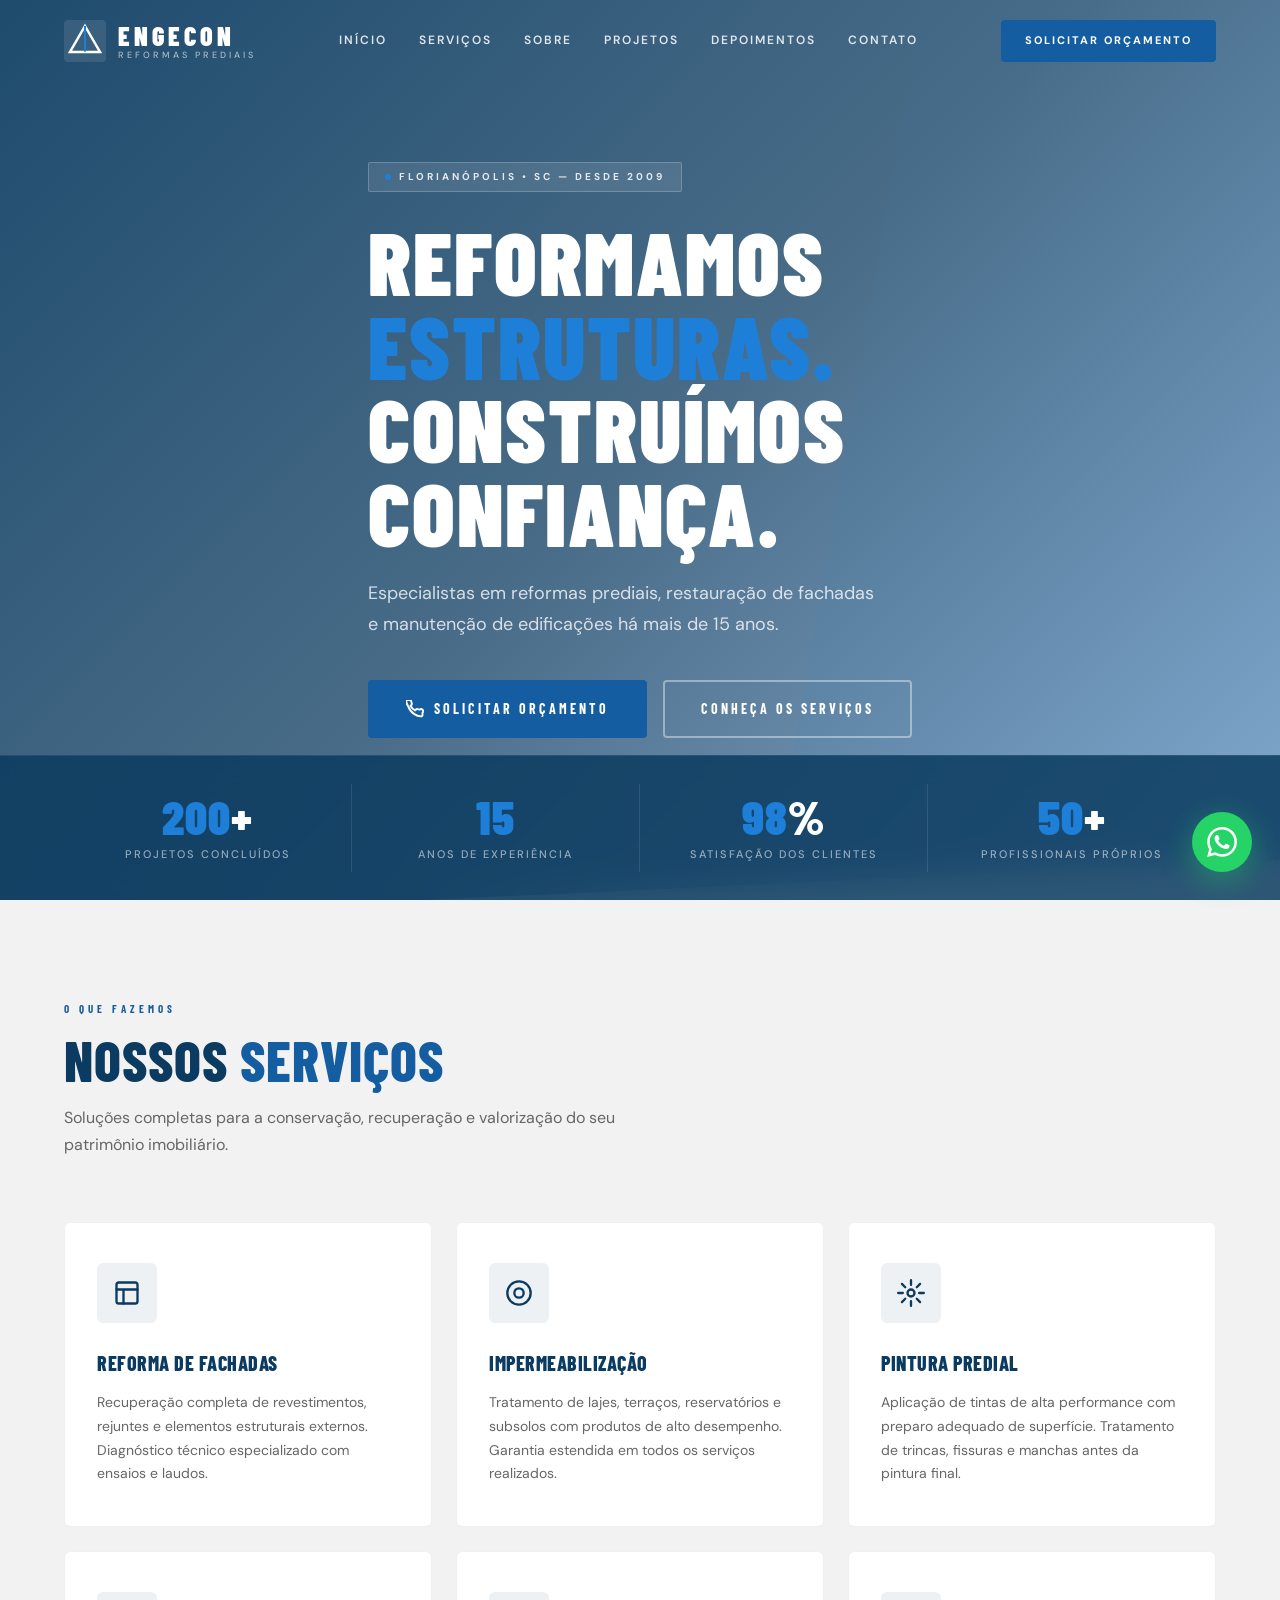
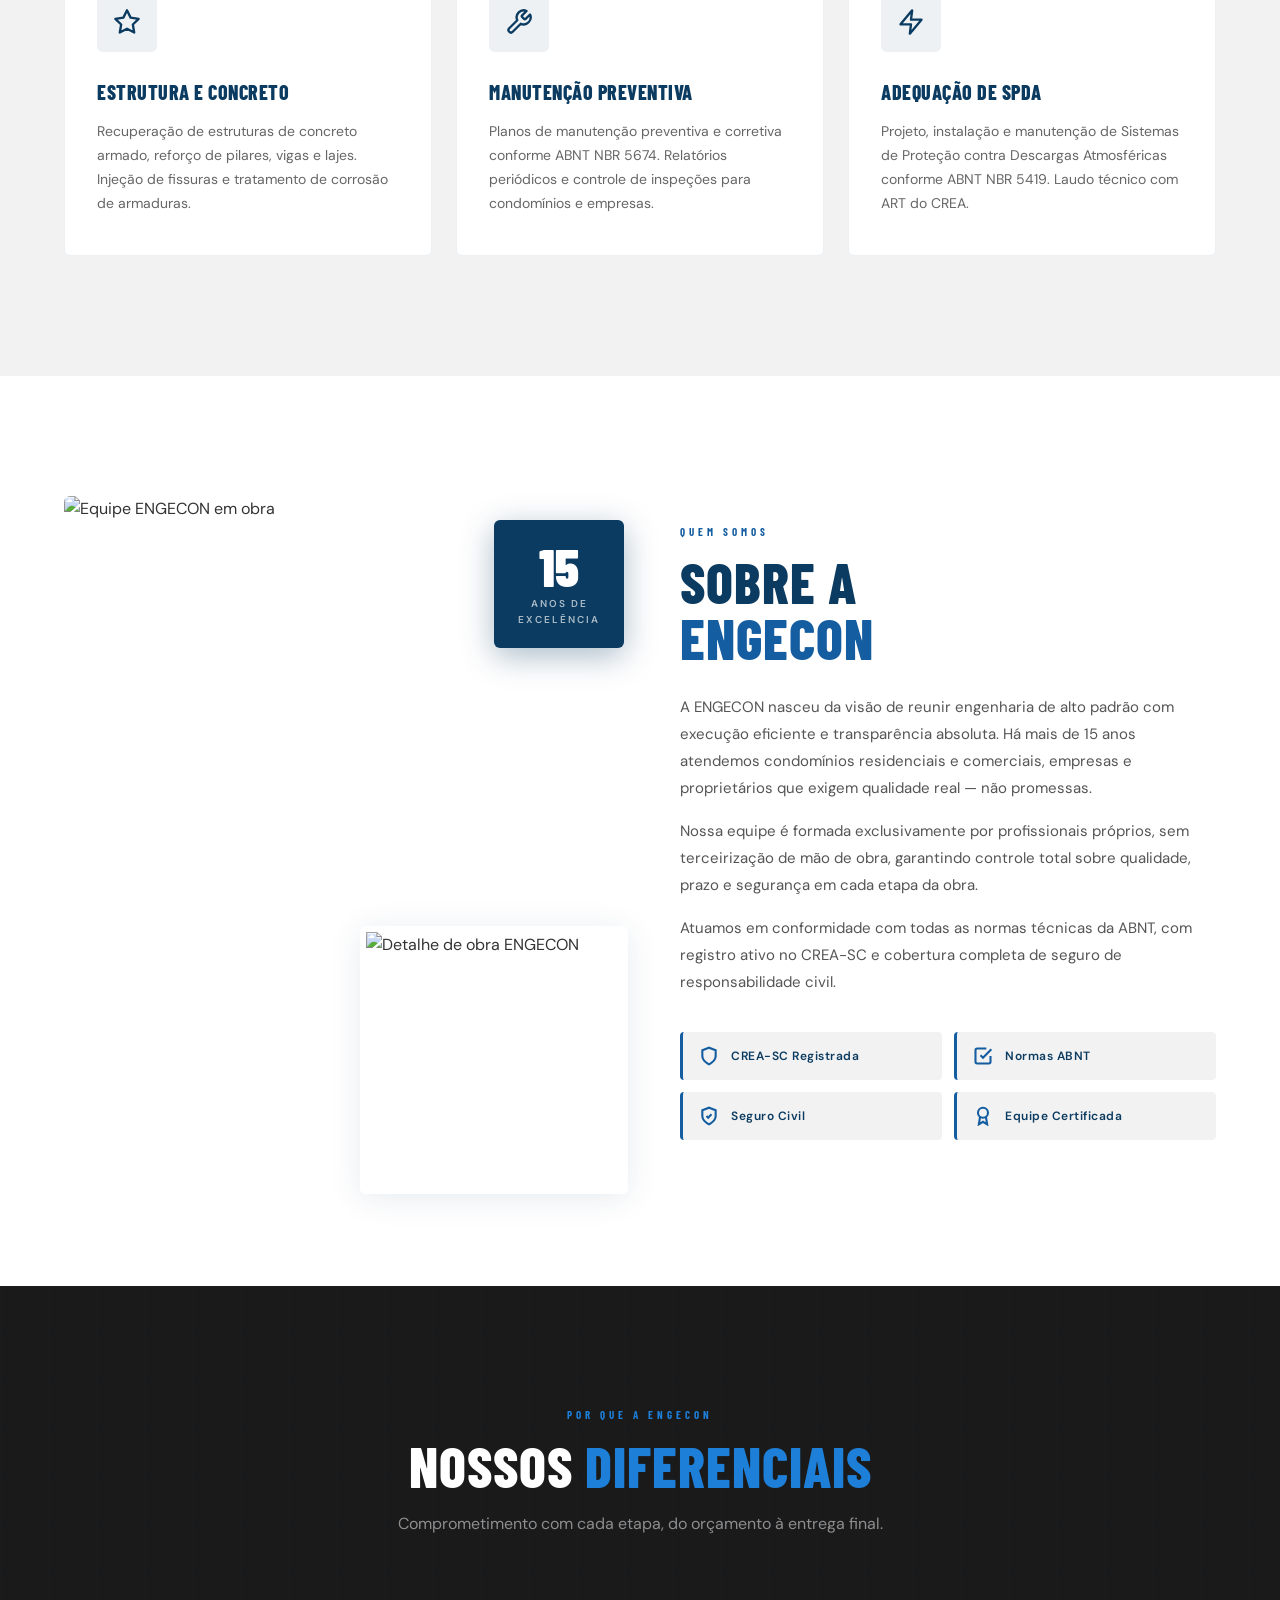
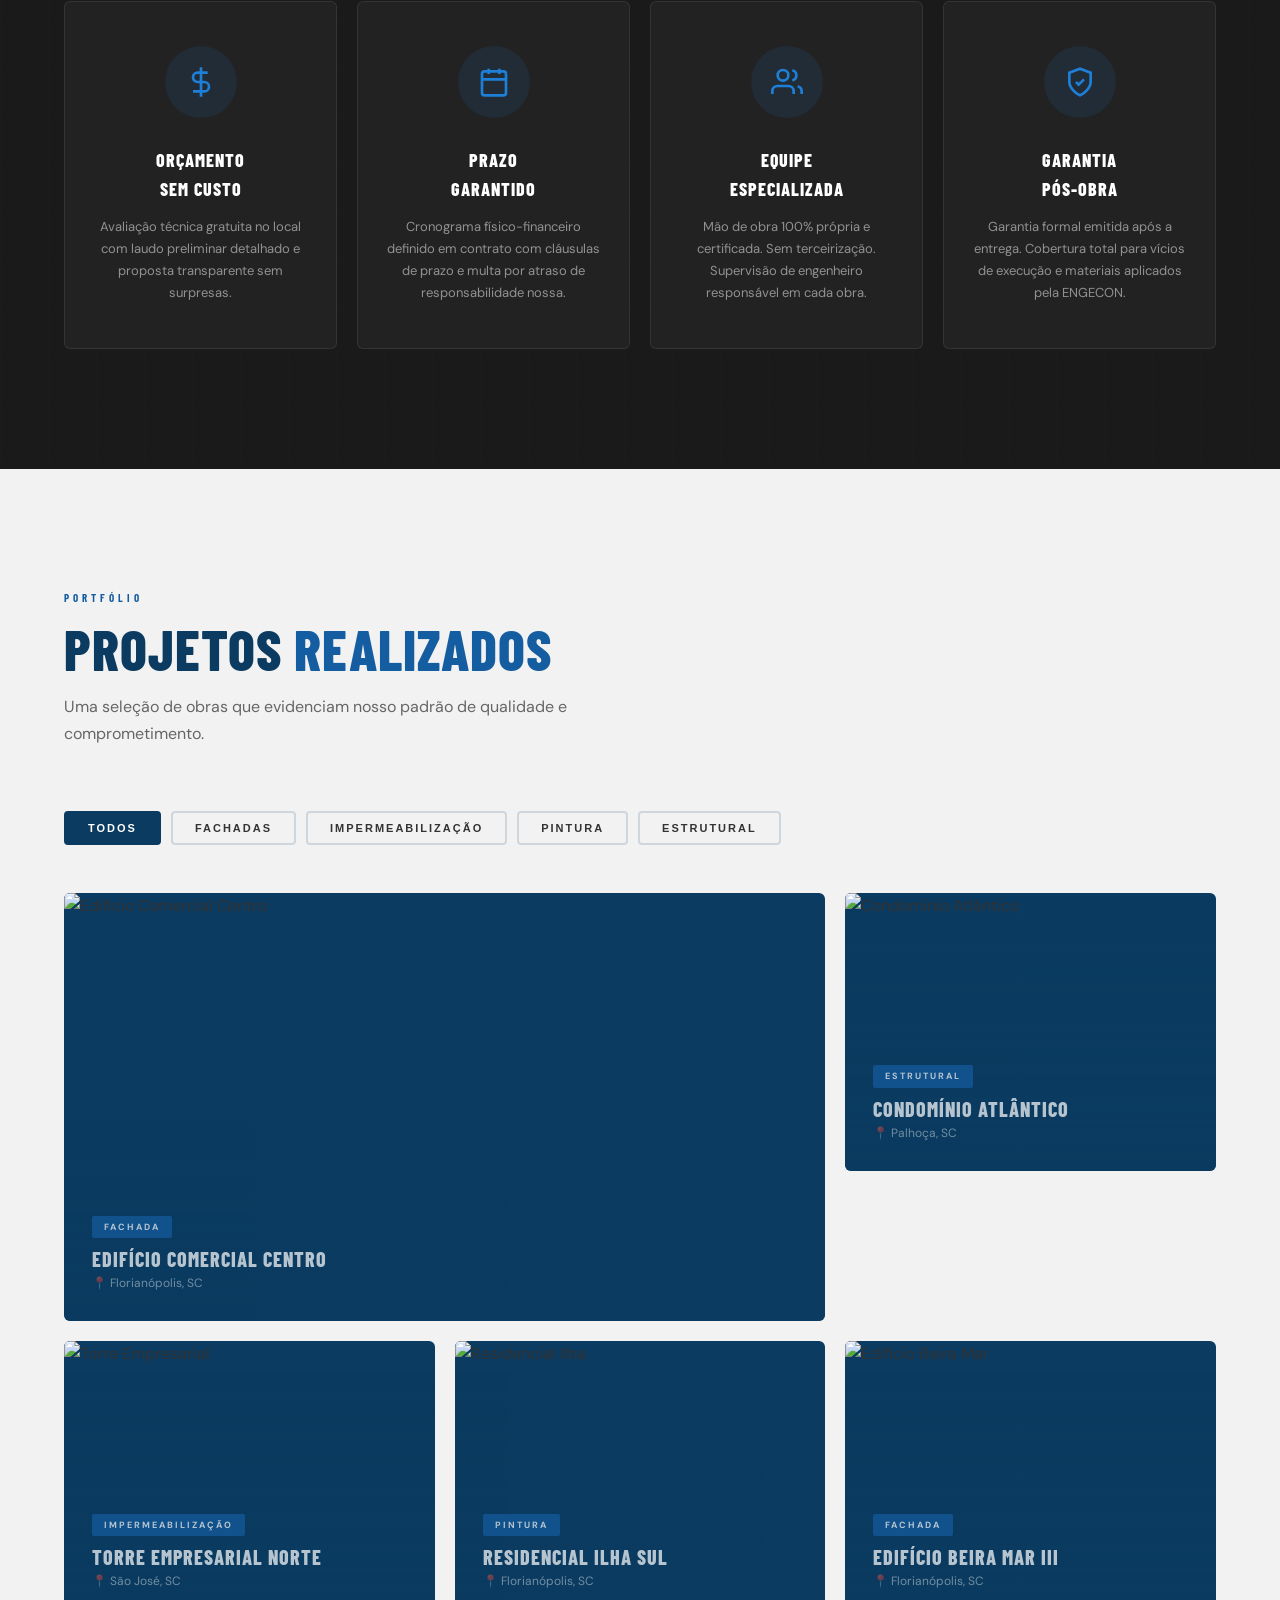
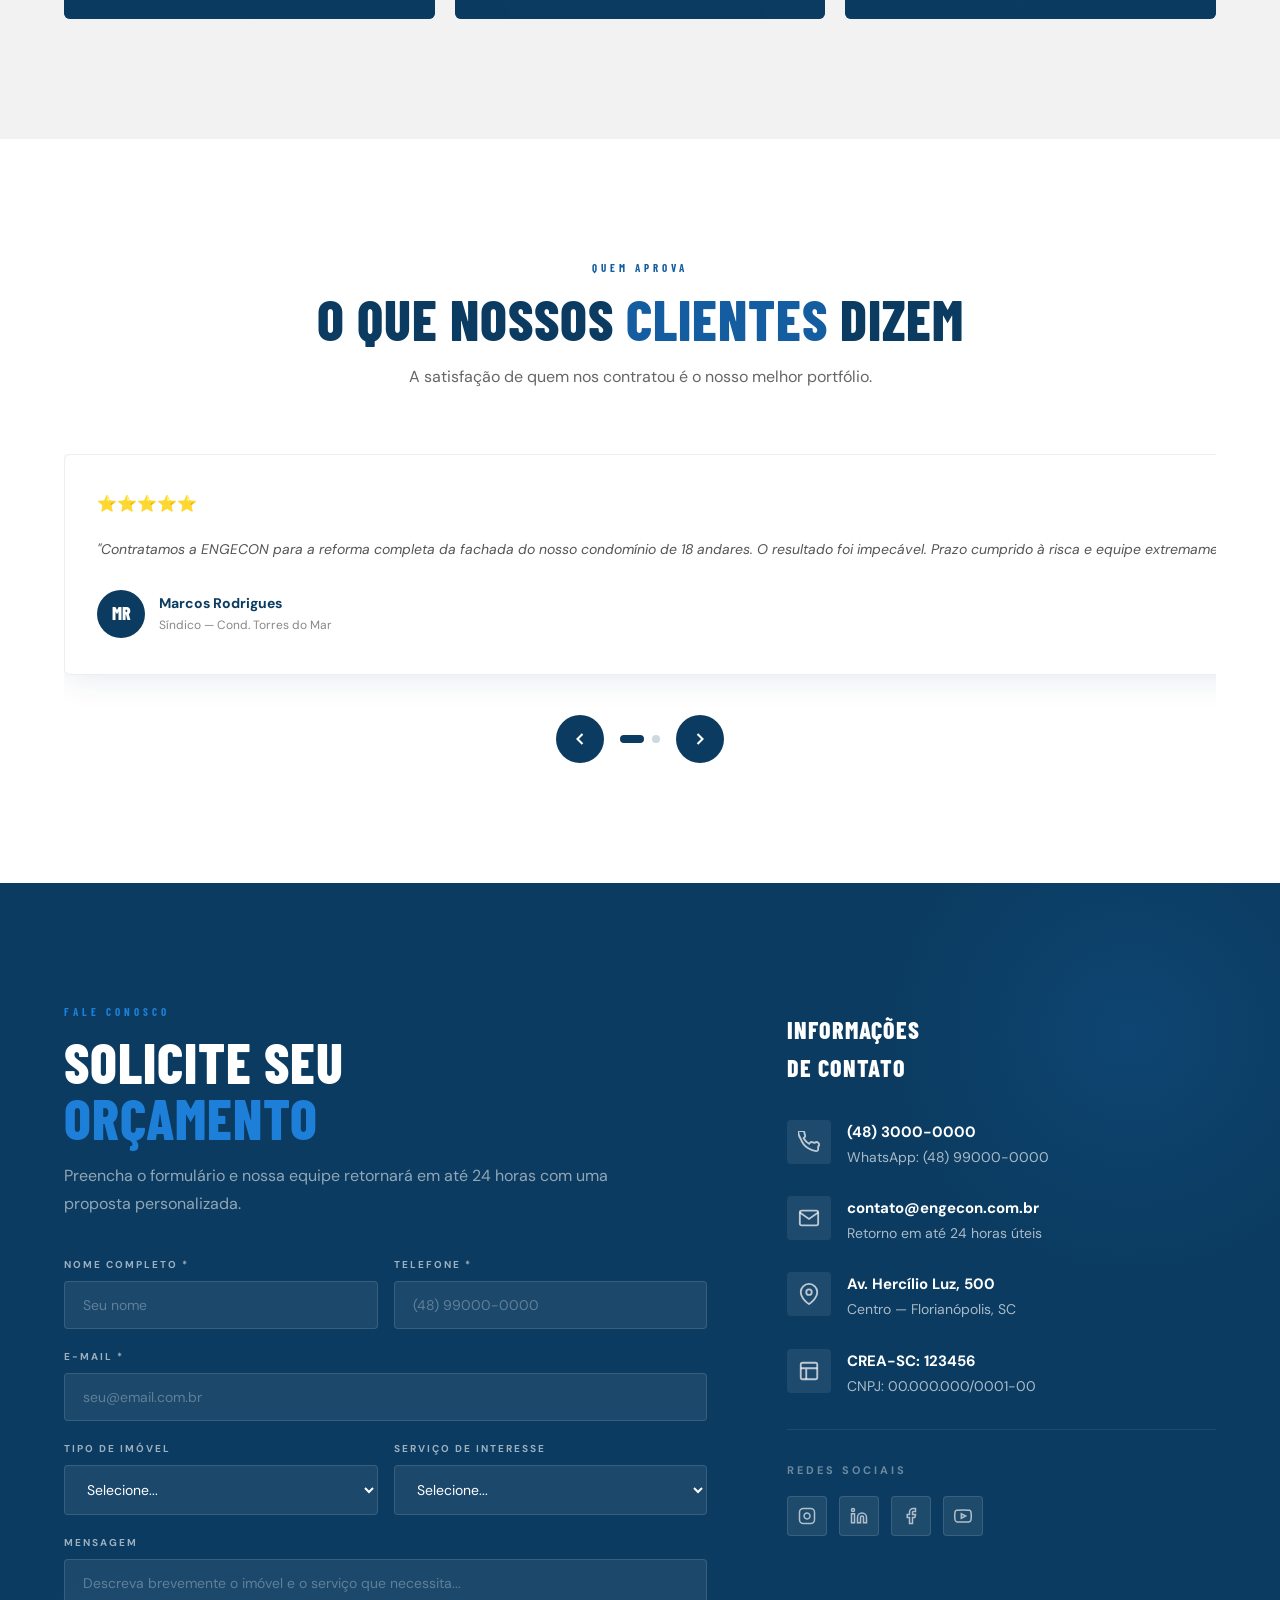
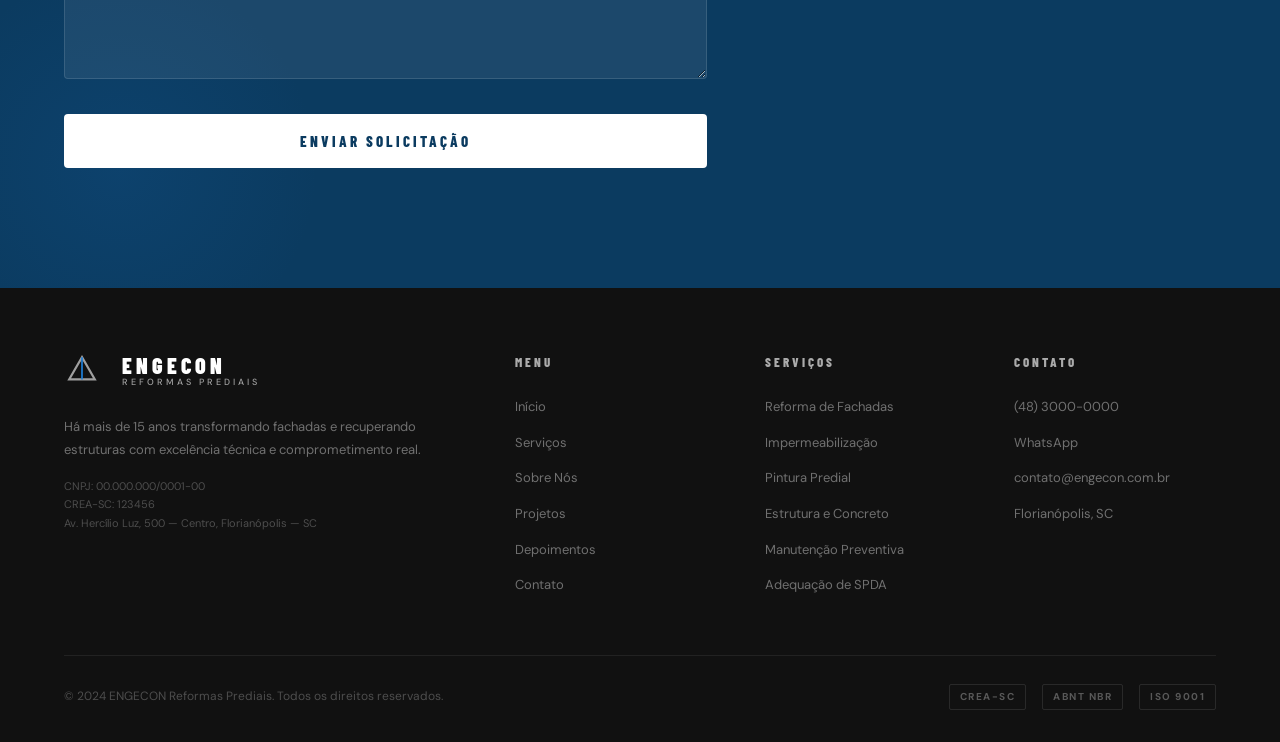
==== index.html @ 5c690c6d "index.html" ====
<!DOCTYPE html>
<html lang="pt-BR">
<head>
<meta charset="UTF-8">
<meta name="viewport" content="width=device-width, initial-scale=1.0">
<title>ENGECON — Reformas Prediais | Florianópolis</title>
<link rel="preconnect" href="https://fonts.googleapis.com">
<link href="https://fonts.googleapis.com/css2?family=Barlow+Condensed:wght@400;600;700;800;900&family=DM+Sans:wght@300;400;500;600&display=swap" rel="stylesheet">
<style>
/* ============================================================
   RESET & VARIABLES
   ============================================================ */
*, *::before, *::after { box-sizing: border-box; margin: 0; padding: 0; }

:root {
  --blue-deep:    #0B3B60;
  --blue-mid:     #145DA0;
  --blue-bright:  #1E7FD8;
  --white:        #FFFFFF;
  --gray-light:   #F2F2F2;
  --gray-dark:    #333333;
  --black-soft:   #1A1A1A;
  --black-mid:    #111111;
  --gold-accent:  #C8A84B;
  --font-head:    'Barlow Condensed', sans-serif;
  --font-body:    'DM Sans', sans-serif;
  --radius:       4px;
  --shadow-card:  0 4px 32px rgba(11,59,96,0.10);
  --shadow-hover: 0 12px 48px rgba(20,93,160,0.22);
  --transition:   0.32s cubic-bezier(0.4,0,0.2,1);
}

html { scroll-behavior: smooth; }

body {
  font-family: var(--font-body);
  color: var(--gray-dark);
  background: var(--white);
  overflow-x: hidden;
  line-height: 1.6;
}

/* ============================================================
   UTILITY
   ============================================================ */
.container { max-width: 1200px; margin: 0 auto; padding: 0 24px; }
.section-label {
  font-family: var(--font-head);
  font-size: 11px;
  font-weight: 700;
  letter-spacing: 4px;
  text-transform: uppercase;
  color: var(--blue-mid);
  display: block;
  margin-bottom: 14px;
}
.section-title {
  font-family: var(--font-head);
  font-size: clamp(34px, 5vw, 56px);
  font-weight: 800;
  line-height: 1.0;
  color: var(--blue-deep);
  text-transform: uppercase;
  letter-spacing: 1px;
}
.section-title span { color: var(--blue-mid); }
.section-sub {
  font-size: 16px;
  color: #666;
  margin-top: 16px;
  max-width: 560px;
  font-weight: 400;
  line-height: 1.7;
}

/* Reveal animations */
.reveal {
  opacity: 0;
  transform: translateY(40px);
  transition: opacity 0.7s ease, transform 0.7s ease;
}
.reveal.visible {
  opacity: 1;
  transform: translateY(0);
}
.reveal-delay-1 { transition-delay: 0.1s; }
.reveal-delay-2 { transition-delay: 0.2s; }
.reveal-delay-3 { transition-delay: 0.3s; }
.reveal-delay-4 { transition-delay: 0.4s; }
.reveal-delay-5 { transition-delay: 0.5s; }

/* ============================================================
   HEADER
   ============================================================ */
#header {
  position: fixed;
  top: 0; left: 0; right: 0;
  z-index: 1000;
  padding: 20px 0;
  transition: background var(--transition), box-shadow var(--transition), padding var(--transition), backdrop-filter var(--transition);
}
#header.scrolled {
  background: rgba(11,59,96,0.97);
  backdrop-filter: blur(16px);
  box-shadow: 0 4px 32px rgba(0,0,0,0.25);
  padding: 12px 0;
}

.header-inner {
  display: flex;
  align-items: center;
  justify-content: space-between;
  gap: 24px;
}

/* Logo */
.logo {
  display: flex;
  align-items: center;
  gap: 12px;
  text-decoration: none;
  flex-shrink: 0;
}
.logo-icon {
  width: 42px; height: 42px;
}
.logo-text {
  display: flex;
  flex-direction: column;
  line-height: 1;
}
.logo-name {
  font-family: var(--font-head);
  font-size: 26px;
  font-weight: 900;
  color: var(--white);
  letter-spacing: 4px;
  text-transform: uppercase;
}
.logo-tag {
  font-size: 9px;
  font-weight: 500;
  color: rgba(255,255,255,0.6);
  letter-spacing: 3px;
  text-transform: uppercase;
  margin-top: 2px;
}

/* Nav */
nav { display: flex; align-items: center; gap: 32px; }
nav a {
  font-size: 12px;
  font-weight: 600;
  letter-spacing: 2px;
  text-transform: uppercase;
  color: rgba(255,255,255,0.85);
  text-decoration: none;
  transition: color var(--transition);
  position: relative;
}
nav a::after {
  content: '';
  position: absolute;
  bottom: -4px; left: 0; right: 0;
  height: 2px;
  background: var(--blue-bright);
  transform: scaleX(0);
  transition: transform var(--transition);
}
nav a:hover { color: var(--white); }
nav a:hover::after { transform: scaleX(1); }

.btn-cta {
  padding: 12px 24px;
  background: var(--blue-mid);
  color: var(--white);
  font-size: 11px;
  font-weight: 700;
  letter-spacing: 2px;
  text-transform: uppercase;
  border: none;
  border-radius: var(--radius);
  cursor: pointer;
  text-decoration: none;
  transition: background var(--transition), box-shadow var(--transition), transform var(--transition);
  white-space: nowrap;
  flex-shrink: 0;
}
.btn-cta:hover {
  background: var(--blue-bright);
  box-shadow: 0 0 28px rgba(30,127,216,0.45);
  transform: translateY(-2px);
}

/* Hamburger */
.hamburger {
  display: none;
  flex-direction: column;
  gap: 5px;
  cursor: pointer;
  padding: 4px;
  background: none;
  border: none;
}
.hamburger span {
  display: block;
  width: 26px; height: 2px;
  background: var(--white);
  border-radius: 2px;
  transition: var(--transition);
}
.hamburger.open span:nth-child(1) { transform: translateY(7px) rotate(45deg); }
.hamburger.open span:nth-child(2) { opacity: 0; }
.hamburger.open span:nth-child(3) { transform: translateY(-7px) rotate(-45deg); }

/* Mobile Nav */
.mobile-nav {
  display: none;
  position: fixed;
  top: 0; left: 0; right: 0; bottom: 0;
  background: rgba(11,59,96,0.98);
  z-index: 999;
  flex-direction: column;
  align-items: center;
  justify-content: center;
  gap: 36px;
}
.mobile-nav.open { display: flex; }
.mobile-nav a {
  font-family: var(--font-head);
  font-size: 36px;
  font-weight: 800;
  letter-spacing: 3px;
  text-transform: uppercase;
  color: var(--white);
  text-decoration: none;
  opacity: 0.8;
  transition: opacity var(--transition), color var(--transition);
}
.mobile-nav a:hover { opacity: 1; color: var(--blue-bright); }
.mobile-nav .btn-cta { font-size: 14px; padding: 16px 40px; margin-top: 16px; }

/* ============================================================
   HERO
   ============================================================ */
#hero {
  position: relative;
  height: 100vh;
  min-height: 680px;
  display: flex;
  align-items: center;
  overflow: hidden;
}

.hero-bg {
  position: absolute;
  inset: 0;
  background-image: url('https://images.unsplash.com/photo-1504307651254-35680f356dfd?w=1800&q=80');
  background-size: cover;
  background-position: center;
  transform: scale(1.06);
  transition: transform 8s ease-out;
}
.hero-bg.loaded { transform: scale(1.0); }

.hero-overlay {
  position: absolute;
  inset: 0;
  background: linear-gradient(
    135deg,
    rgba(11,59,96,0.92) 0%,
    rgba(11,59,96,0.75) 50%,
    rgba(20,93,160,0.50) 100%
  );
}

/* Diagonal slash accent */
.hero-slash {
  position: absolute;
  right: 0; top: 0; bottom: 0;
  width: 40%;
  background: linear-gradient(135deg, transparent 0%, rgba(30,127,216,0.08) 100%);
  clip-path: polygon(30% 0, 100% 0, 100% 100%, 0% 100%);
}

.hero-content {
  position: relative;
  z-index: 2;
  max-width: 760px;
}

.hero-badge {
  display: inline-flex;
  align-items: center;
  gap: 8px;
  padding: 6px 16px;
  background: rgba(255,255,255,0.10);
  border: 1px solid rgba(255,255,255,0.2);
  border-radius: 2px;
  backdrop-filter: blur(8px);
  font-size: 10px;
  font-weight: 700;
  letter-spacing: 3px;
  text-transform: uppercase;
  color: rgba(255,255,255,0.85);
  margin-bottom: 28px;
}
.hero-badge::before {
  content: '';
  width: 6px; height: 6px;
  background: var(--blue-bright);
  border-radius: 50%;
  animation: pulse 2s ease-in-out infinite;
}
@keyframes pulse {
  0%,100% { opacity:1; transform: scale(1); }
  50% { opacity:0.5; transform: scale(1.4); }
}

.hero-title {
  font-family: var(--font-head);
  font-size: clamp(44px, 7vw, 88px);
  font-weight: 900;
  line-height: 0.95;
  color: var(--white);
  text-transform: uppercase;
  letter-spacing: 2px;
  margin-bottom: 24px;
}
.hero-title em {
  font-style: normal;
  color: var(--blue-bright);
}

.hero-sub {
  font-size: clamp(15px, 2vw, 18px);
  color: rgba(255,255,255,0.78);
  font-weight: 400;
  line-height: 1.7;
  margin-bottom: 40px;
  max-width: 520px;
}

.hero-actions { display: flex; gap: 16px; flex-wrap: wrap; }

.btn-primary {
  padding: 16px 36px;
  background: var(--blue-mid);
  color: var(--white);
  font-family: var(--font-head);
  font-size: 14px;
  font-weight: 700;
  letter-spacing: 3px;
  text-transform: uppercase;
  border: 2px solid var(--blue-mid);
  border-radius: var(--radius);
  cursor: pointer;
  text-decoration: none;
  transition: all var(--transition);
  display: inline-flex;
  align-items: center;
  gap: 10px;
}
.btn-primary:hover {
  background: var(--blue-bright);
  border-color: var(--blue-bright);
  box-shadow: 0 0 36px rgba(30,127,216,0.5);
  transform: translateY(-3px);
}

.btn-outline {
  padding: 16px 36px;
  background: transparent;
  color: var(--white);
  font-family: var(--font-head);
  font-size: 14px;
  font-weight: 700;
  letter-spacing: 3px;
  text-transform: uppercase;
  border: 2px solid rgba(255,255,255,0.4);
  border-radius: var(--radius);
  cursor: pointer;
  text-decoration: none;
  transition: all var(--transition);
}
.btn-outline:hover {
  border-color: var(--white);
  background: rgba(255,255,255,0.08);
  transform: translateY(-3px);
}

/* Stats */
.hero-stats {
  position: absolute;
  bottom: 0; left: 0; right: 0;
  z-index: 2;
  background: rgba(11,59,96,0.85);
  backdrop-filter: blur(16px);
  border-top: 1px solid rgba(255,255,255,0.08);
}
.hero-stats-inner {
  display: grid;
  grid-template-columns: repeat(4, 1fr);
  padding: 28px 24px;
  max-width: 1200px;
  margin: 0 auto;
}
.stat-item {
  text-align: center;
  border-right: 1px solid rgba(255,255,255,0.1);
  padding: 8px 24px;
}
.stat-item:last-child { border-right: none; }
.stat-number {
  font-family: var(--font-head);
  font-size: clamp(32px, 5vw, 48px);
  font-weight: 900;
  color: var(--white);
  line-height: 1;
  letter-spacing: 1px;
}
.stat-number span { color: var(--blue-bright); }
.stat-label {
  font-size: 11px;
  font-weight: 500;
  color: rgba(255,255,255,0.55);
  text-transform: uppercase;
  letter-spacing: 2px;
  margin-top: 6px;
}

/* Diagonal divider */
.diagonal-divider {
  width: 100%;
  height: 60px;
  background: var(--gray-light);
  clip-path: polygon(0 100%, 100% 0, 100% 100%);
  margin-top: -2px;
}

/* ============================================================
   SERVICES
   ============================================================ */
#servicos {
  padding: 100px 0 120px;
  background: var(--gray-light);
  position: relative;
}
.section-header { margin-bottom: 64px; }

.services-grid {
  display: grid;
  grid-template-columns: repeat(3, 1fr);
  gap: 24px;
}

.service-card {
  background: var(--white);
  border-radius: 6px;
  padding: 40px 32px;
  border: 1px solid rgba(11,59,96,0.07);
  transition: all var(--transition);
  position: relative;
  overflow: hidden;
  cursor: default;
}
.service-card::before {
  content: '';
  position: absolute;
  bottom: 0; left: 0;
  height: 3px; width: 0;
  background: linear-gradient(90deg, var(--blue-deep), var(--blue-mid));
  transition: width 0.5s ease;
}
.service-card:hover::before { width: 100%; }
.service-card:hover {
  transform: translateY(-8px);
  box-shadow: var(--shadow-hover);
  border-color: rgba(20,93,160,0.15);
}
.service-card:hover .svc-icon-wrap { background: var(--blue-deep); }
.service-card:hover .svc-icon-wrap svg { stroke: var(--white); }

.svc-icon-wrap {
  width: 60px; height: 60px;
  background: rgba(11,59,96,0.07);
  border-radius: 6px;
  display: flex;
  align-items: center;
  justify-content: center;
  margin-bottom: 24px;
  transition: background var(--transition);
}
.svc-icon-wrap svg { transition: stroke var(--transition); }

.svc-title {
  font-family: var(--font-head);
  font-size: 20px;
  font-weight: 800;
  color: var(--blue-deep);
  letter-spacing: 0.5px;
  text-transform: uppercase;
  margin-bottom: 12px;
}
.svc-desc {
  font-size: 14px;
  color: #666;
  line-height: 1.7;
}

/* Diagonal top for services */
#servicos::before {
  content: '';
  display: block;
  position: absolute;
  top: -40px; left: 0; right: 0;
  height: 60px;
  background: var(--gray-light);
  clip-path: polygon(0 100%, 100% 0, 100% 100%);
}

/* ============================================================
   SOBRE
   ============================================================ */
#sobre {
  padding: 120px 0;
  background: var(--white);
  position: relative;
  overflow: hidden;
}

.sobre-grid {
  display: grid;
  grid-template-columns: 1fr 1fr;
  gap: 80px;
  align-items: center;
}

.sobre-img-wrap {
  position: relative;
}
.sobre-img-main {
  width: 100%;
  aspect-ratio: 4/5;
  object-fit: cover;
  border-radius: 6px;
  display: block;
}
.sobre-img-accent {
  position: absolute;
  bottom: -28px; right: -28px;
  width: 50%;
  aspect-ratio: 1;
  object-fit: cover;
  border-radius: 6px;
  border: 6px solid var(--white);
  box-shadow: var(--shadow-card);
}
.sobre-years-badge {
  position: absolute;
  top: 24px; right: -24px;
  background: var(--blue-deep);
  color: var(--white);
  padding: 20px 24px;
  border-radius: 6px;
  text-align: center;
  box-shadow: 0 8px 32px rgba(11,59,96,0.35);
}
.sobre-years-num {
  font-family: var(--font-head);
  font-size: 52px;
  font-weight: 900;
  line-height: 1;
  color: var(--white);
}
.sobre-years-txt {
  font-size: 10px;
  font-weight: 600;
  letter-spacing: 2px;
  text-transform: uppercase;
  color: rgba(255,255,255,0.65);
  margin-top: 4px;
}

.sobre-text p {
  font-size: 15px;
  color: #555;
  line-height: 1.8;
  margin-bottom: 16px;
}

.badges-grid {
  display: grid;
  grid-template-columns: repeat(2, 1fr);
  gap: 12px;
  margin-top: 36px;
}
.badge-item {
  display: flex;
  align-items: center;
  gap: 12px;
  padding: 14px 16px;
  background: var(--gray-light);
  border-radius: 4px;
  border-left: 3px solid var(--blue-mid);
}
.badge-item svg { flex-shrink: 0; }
.badge-label {
  font-size: 12px;
  font-weight: 600;
  color: var(--blue-deep);
  letter-spacing: 0.5px;
}

/* ============================================================
   DIFERENCIAIS
   ============================================================ */
#diferenciais {
  padding: 120px 0;
  background: var(--black-soft);
  position: relative;
  overflow: hidden;
}

/* Subtle grid texture */
#diferenciais::before {
  content: '';
  position: absolute;
  inset: 0;
  background-image:
    linear-gradient(rgba(20,93,160,0.04) 1px, transparent 1px),
    linear-gradient(90deg, rgba(20,93,160,0.04) 1px, transparent 1px);
  background-size: 48px 48px;
}

#diferenciais .section-title { color: var(--white); }
#diferenciais .section-label { color: var(--blue-bright); }
#diferenciais .section-sub { color: rgba(255,255,255,0.55); }

.diferenciais-grid {
  display: grid;
  grid-template-columns: repeat(4, 1fr);
  gap: 20px;
  margin-top: 64px;
}

.dif-card {
  padding: 44px 28px;
  background: rgba(255,255,255,0.04);
  border: 1px solid rgba(255,255,255,0.08);
  border-radius: 6px;
  backdrop-filter: blur(8px);
  transition: all var(--transition);
  text-align: center;
  position: relative;
  overflow: hidden;
}
.dif-card::before {
  content: '';
  position: absolute;
  top: 0; left: 0; right: 0;
  height: 2px;
  background: linear-gradient(90deg, transparent, var(--blue-mid), transparent);
  opacity: 0;
  transition: opacity var(--transition);
}
.dif-card:hover {
  background: rgba(20,93,160,0.12);
  border-color: rgba(20,93,160,0.3);
  transform: translateY(-6px);
  box-shadow: 0 20px 60px rgba(0,0,0,0.3), 0 0 40px rgba(20,93,160,0.1);
}
.dif-card:hover::before { opacity: 1; }

.dif-icon {
  width: 72px; height: 72px;
  margin: 0 auto 28px;
  background: rgba(20,93,160,0.15);
  border-radius: 50%;
  display: flex;
  align-items: center;
  justify-content: center;
  transition: all var(--transition);
}
.dif-card:hover .dif-icon {
  background: rgba(20,93,160,0.30);
  box-shadow: 0 0 32px rgba(30,127,216,0.3);
}

.dif-title {
  font-family: var(--font-head);
  font-size: 18px;
  font-weight: 800;
  color: var(--white);
  text-transform: uppercase;
  letter-spacing: 1px;
  margin-bottom: 12px;
}
.dif-desc {
  font-size: 13px;
  color: rgba(255,255,255,0.50);
  line-height: 1.7;
}

/* ============================================================
   PROJETOS
   ============================================================ */
#projetos {
  padding: 120px 0;
  background: var(--gray-light);
}

.filter-bar {
  display: flex;
  gap: 10px;
  flex-wrap: wrap;
  margin-bottom: 48px;
}
.filter-btn {
  padding: 9px 22px;
  background: transparent;
  color: var(--gray-dark);
  font-size: 11px;
  font-weight: 700;
  letter-spacing: 2px;
  text-transform: uppercase;
  border: 2px solid rgba(11,59,96,0.15);
  border-radius: var(--radius);
  cursor: pointer;
  transition: all var(--transition);
}
.filter-btn:hover, .filter-btn.active {
  background: var(--blue-deep);
  color: var(--white);
  border-color: var(--blue-deep);
}

.projects-grid {
  display: grid;
  grid-template-columns: repeat(3, 1fr);
  gap: 20px;
}

.project-card {
  position: relative;
  border-radius: 6px;
  overflow: hidden;
  aspect-ratio: 4/3;
  cursor: pointer;
  background: var(--blue-deep);
}
.project-card:nth-child(1) { grid-column: span 2; aspect-ratio: 16/9; }

.project-img {
  width: 100%;
  height: 100%;
  object-fit: cover;
  transition: transform 0.5s ease;
  display: block;
}
.project-card:hover .project-img { transform: scale(1.08); }

.project-overlay {
  position: absolute;
  inset: 0;
  background: linear-gradient(to top, rgba(11,59,96,0.95) 0%, rgba(11,59,96,0.2) 60%, transparent 100%);
  display: flex;
  flex-direction: column;
  justify-content: flex-end;
  padding: 28px;
  opacity: 0.7;
  transition: opacity var(--transition);
}
.project-card:hover .project-overlay { opacity: 1; }

.project-tag {
  display: inline-block;
  padding: 4px 12px;
  background: var(--blue-mid);
  color: var(--white);
  font-size: 9px;
  font-weight: 700;
  letter-spacing: 2px;
  text-transform: uppercase;
  border-radius: 2px;
  margin-bottom: 10px;
  width: fit-content;
}
.project-name {
  font-family: var(--font-head);
  font-size: 20px;
  font-weight: 800;
  color: var(--white);
  text-transform: uppercase;
  letter-spacing: 1px;
  line-height: 1.1;
}
.project-city {
  font-size: 12px;
  color: rgba(255,255,255,0.6);
  margin-top: 4px;
}

/* ============================================================
   DEPOIMENTOS
   ============================================================ */
#depoimentos {
  padding: 120px 0;
  background: var(--white);
}

.testimonials-wrapper {
  position: relative;
  overflow: hidden;
}
.testimonials-track {
  display: flex;
  gap: 24px;
  transition: transform 0.5s cubic-bezier(0.4,0,0.2,1);
}

.testimonial-card {
  min-width: calc(33.333% - 16px);
  background: var(--white);
  border: 1px solid rgba(11,59,96,0.08);
  border-radius: 6px;
  padding: 36px 32px;
  box-shadow: var(--shadow-card);
  flex-shrink: 0;
  position: relative;
}
.testimonial-card::before {
  content: '\201C';
  position: absolute;
  top: 20px; right: 28px;
  font-family: Georgia, serif;
  font-size: 80px;
  color: rgba(11,59,96,0.07);
  line-height: 1;
}

.stars { display: flex; gap: 4px; margin-bottom: 20px; }
.star { color: #F59E0B; font-size: 16px; }

.testi-text {
  font-size: 14px;
  color: #555;
  line-height: 1.8;
  margin-bottom: 28px;
  font-style: italic;
}

.testi-author {
  display: flex;
  align-items: center;
  gap: 14px;
}
.testi-avatar {
  width: 48px; height: 48px;
  border-radius: 50%;
  background: var(--blue-deep);
  display: flex;
  align-items: center;
  justify-content: center;
  font-family: var(--font-head);
  font-size: 18px;
  font-weight: 800;
  color: var(--white);
  flex-shrink: 0;
}
.testi-name {
  font-weight: 700;
  font-size: 14px;
  color: var(--blue-deep);
}
.testi-company {
  font-size: 12px;
  color: #888;
  margin-top: 2px;
}

.carousel-controls {
  display: flex;
  align-items: center;
  gap: 16px;
  margin-top: 40px;
  justify-content: center;
}
.carousel-btn {
  width: 48px; height: 48px;
  border-radius: 50%;
  background: var(--blue-deep);
  border: none;
  color: var(--white);
  cursor: pointer;
  display: flex;
  align-items: center;
  justify-content: center;
  transition: all var(--transition);
}
.carousel-btn:hover {
  background: var(--blue-mid);
  box-shadow: 0 0 20px rgba(20,93,160,0.4);
  transform: scale(1.08);
}
.carousel-dots {
  display: flex;
  gap: 8px;
}
.dot {
  width: 8px; height: 8px;
  border-radius: 50%;
  background: rgba(11,59,96,0.2);
  transition: all var(--transition);
  cursor: pointer;
}
.dot.active {
  background: var(--blue-deep);
  width: 24px;
  border-radius: 4px;
}

/* ============================================================
   CONTATO / ORÇAMENTO
   ============================================================ */
#contato {
  padding: 120px 0;
  background: var(--blue-deep);
  position: relative;
  overflow: hidden;
}
#contato::before {
  content: '';
  position: absolute;
  top: -100px; right: -100px;
  width: 500px; height: 500px;
  border-radius: 50%;
  background: radial-gradient(circle, rgba(30,127,216,0.15) 0%, transparent 70%);
  pointer-events: none;
}
#contato::after {
  content: '';
  position: absolute;
  bottom: -80px; left: -80px;
  width: 400px; height: 400px;
  border-radius: 50%;
  background: radial-gradient(circle, rgba(20,93,160,0.2) 0%, transparent 70%);
  pointer-events: none;
}

#contato .section-title { color: var(--white); }
#contato .section-label { color: var(--blue-bright); }
#contato .section-sub { color: rgba(255,255,255,0.6); }

.contato-grid {
  display: grid;
  grid-template-columns: 3fr 2fr;
  gap: 80px;
  align-items: start;
  position: relative;
  z-index: 2;
}

.form-group {
  margin-bottom: 20px;
}
.form-label {
  display: block;
  font-size: 10px;
  font-weight: 700;
  letter-spacing: 2px;
  text-transform: uppercase;
  color: rgba(255,255,255,0.6);
  margin-bottom: 8px;
}
.form-control {
  width: 100%;
  padding: 14px 18px;
  background: rgba(255,255,255,0.07);
  border: 1px solid rgba(255,255,255,0.12);
  border-radius: var(--radius);
  color: var(--white);
  font-family: var(--font-body);
  font-size: 14px;
  transition: border-color var(--transition), background var(--transition), box-shadow var(--transition);
  outline: none;
}
.form-control::placeholder { color: rgba(255,255,255,0.30); }
.form-control:focus {
  border-color: var(--blue-bright);
  background: rgba(255,255,255,0.10);
  box-shadow: 0 0 0 3px rgba(30,127,216,0.15);
}
select.form-control option { background: var(--blue-deep); }
textarea.form-control { resize: vertical; min-height: 120px; }

.form-row { display: grid; grid-template-columns: 1fr 1fr; gap: 16px; }

.btn-submit {
  width: 100%;
  padding: 18px;
  background: var(--white);
  color: var(--blue-deep);
  font-family: var(--font-head);
  font-size: 15px;
  font-weight: 800;
  letter-spacing: 3px;
  text-transform: uppercase;
  border: none;
  border-radius: var(--radius);
  cursor: pointer;
  transition: all var(--transition);
  margin-top: 8px;
}
.btn-submit:hover {
  background: var(--blue-bright);
  color: var(--white);
  box-shadow: 0 8px 32px rgba(0,0,0,0.25);
  transform: translateY(-2px);
}

.form-msg {
  margin-top: 12px;
  font-size: 13px;
  padding: 12px 16px;
  border-radius: var(--radius);
  display: none;
}
.form-msg.success { background: rgba(34,197,94,0.15); color: #4ADE80; border: 1px solid rgba(34,197,94,0.2); }
.form-msg.error { background: rgba(239,68,68,0.15); color: #F87171; border: 1px solid rgba(239,68,68,0.2); }

/* Contact Info */
.contact-info { padding-top: 8px; }
.contact-info h3 {
  font-family: var(--font-head);
  font-size: 24px;
  font-weight: 800;
  color: var(--white);
  text-transform: uppercase;
  letter-spacing: 1px;
  margin-bottom: 32px;
}

.contact-item {
  display: flex;
  align-items: flex-start;
  gap: 16px;
  margin-bottom: 28px;
}
.contact-icon {
  width: 44px; height: 44px;
  background: rgba(255,255,255,0.08);
  border-radius: 4px;
  display: flex;
  align-items: center;
  justify-content: center;
  flex-shrink: 0;
}
.contact-data { color: rgba(255,255,255,0.65); font-size: 14px; line-height: 1.6; }
.contact-data strong { display: block; color: var(--white); font-size: 15px; margin-bottom: 2px; }

.contact-divider {
  height: 1px;
  background: rgba(255,255,255,0.08);
  margin: 32px 0;
}

.social-links { display: flex; gap: 12px; }
.social-link {
  width: 40px; height: 40px;
  background: rgba(255,255,255,0.08);
  border: 1px solid rgba(255,255,255,0.12);
  border-radius: 4px;
  display: flex;
  align-items: center;
  justify-content: center;
  color: rgba(255,255,255,0.65);
  text-decoration: none;
  transition: all var(--transition);
}
.social-link:hover {
  background: var(--blue-mid);
  border-color: var(--blue-mid);
  color: var(--white);
  transform: translateY(-3px);
}

/* ============================================================
   FOOTER
   ============================================================ */
footer {
  background: var(--black-mid);
  padding: 64px 0 32px;
}

.footer-top {
  display: grid;
  grid-template-columns: 2fr 1fr 1fr 1fr;
  gap: 48px;
  padding-bottom: 48px;
  border-bottom: 1px solid rgba(255,255,255,0.07);
}

.footer-brand .logo-name { font-size: 22px; }
.footer-slogan {
  font-size: 13px;
  color: rgba(255,255,255,0.40);
  margin-top: 12px;
  line-height: 1.7;
}
.footer-legal {
  font-size: 11px;
  color: rgba(255,255,255,0.25);
  margin-top: 16px;
  line-height: 1.7;
}

.footer-col h4 {
  font-family: var(--font-head);
  font-size: 13px;
  font-weight: 800;
  letter-spacing: 3px;
  text-transform: uppercase;
  color: rgba(255,255,255,0.65);
  margin-bottom: 20px;
}
.footer-col ul { list-style: none; }
.footer-col ul li { margin-bottom: 10px; }
.footer-col ul li a {
  font-size: 13px;
  color: rgba(255,255,255,0.40);
  text-decoration: none;
  transition: color var(--transition);
}
.footer-col ul li a:hover { color: var(--white); }

.footer-bottom {
  display: flex;
  align-items: center;
  justify-content: space-between;
  padding-top: 28px;
  flex-wrap: wrap;
  gap: 16px;
}
.footer-copy {
  font-size: 12px;
  color: rgba(255,255,255,0.25);
}
.footer-copy a { color: rgba(255,255,255,0.45); text-decoration: none; }
.footer-certifications {
  display: flex;
  gap: 16px;
  align-items: center;
}
.cert-badge {
  font-size: 10px;
  font-weight: 700;
  letter-spacing: 1.5px;
  text-transform: uppercase;
  color: rgba(255,255,255,0.30);
  padding: 4px 10px;
  border: 1px solid rgba(255,255,255,0.10);
  border-radius: 2px;
}

/* ============================================================
   FLOATING WHATSAPP
   ============================================================ */
.whatsapp-float {
  position: fixed;
  bottom: 28px; right: 28px;
  z-index: 999;
  width: 60px; height: 60px;
  background: #25D366;
  border-radius: 50%;
  display: flex;
  align-items: center;
  justify-content: center;
  box-shadow: 0 8px 32px rgba(37,211,102,0.45);
  text-decoration: none;
  transition: all var(--transition);
  animation: float 3s ease-in-out infinite;
}
.whatsapp-float:hover {
  transform: scale(1.12);
  box-shadow: 0 12px 40px rgba(37,211,102,0.6);
}
@keyframes float {
  0%,100% { transform: translateY(0); }
  50% { transform: translateY(-6px); }
}

/* ============================================================
   RESPONSIVE
   ============================================================ */
@media (max-width: 1024px) {
  .services-grid { grid-template-columns: repeat(2, 1fr); }
  .diferenciais-grid { grid-template-columns: repeat(2, 1fr); }
  .footer-top { grid-template-columns: 1fr 1fr; }
  .contato-grid { grid-template-columns: 1fr; gap: 48px; }
  .sobre-grid { grid-template-columns: 1fr; gap: 48px; }
  .sobre-img-accent { display: none; }
  .sobre-years-badge { display: none; }
}

@media (max-width: 768px) {
  nav, .btn-cta { display: none; }
  .hamburger { display: flex; }
  .services-grid { grid-template-columns: 1fr; }
  .diferenciais-grid { grid-template-columns: 1fr 1fr; gap: 16px; }
  .projects-grid { grid-template-columns: 1fr; }
  .project-card:nth-child(1) { grid-column: span 1; aspect-ratio: 4/3; }
  .hero-stats-inner { grid-template-columns: repeat(2, 1fr); }
  .stat-item { border-right: none; border-bottom: 1px solid rgba(255,255,255,0.1); }
  .stat-item:nth-child(even) { border-right: none; }
  .testimonial-card { min-width: calc(100% - 0px); }
  .badges-grid { grid-template-columns: 1fr; }
  .form-row { grid-template-columns: 1fr; }
  .footer-top { grid-template-columns: 1fr; gap: 32px; }
  .footer-bottom { flex-direction: column; text-align: center; }
  .footer-certifications { justify-content: center; flex-wrap: wrap; }
}

@media (max-width: 480px) {
  .diferenciais-grid { grid-template-columns: 1fr; }
  .hero-actions { flex-direction: column; }
  .btn-primary, .btn-outline { text-align: center; justify-content: center; }
}
</style>
</head>
<body>

<!-- ============================================================
     FLOATING WHATSAPP
     ============================================================ -->
<a href="https://wa.me/5548990000000" target="_blank" class="whatsapp-float" aria-label="WhatsApp">
  <svg width="30" height="30" viewBox="0 0 24 24" fill="white">
    <path d="M17.472 14.382c-.297-.149-1.758-.867-2.03-.967-.273-.099-.471-.148-.67.15-.197.297-.767.966-.94 1.164-.173.199-.347.223-.644.075-.297-.15-1.255-.463-2.39-1.475-.883-.788-1.48-1.761-1.653-2.059-.173-.297-.018-.458.13-.606.134-.133.298-.347.446-.52.149-.174.198-.298.298-.497.099-.198.05-.371-.025-.52-.075-.149-.669-1.612-.916-2.207-.242-.579-.487-.5-.669-.51-.173-.008-.371-.01-.57-.01-.198 0-.52.074-.792.372-.272.297-1.04 1.016-1.04 2.479 0 1.462 1.065 2.875 1.213 3.074.149.198 2.096 3.2 5.077 4.487.709.306 1.262.489 1.694.625.712.227 1.36.195 1.871.118.571-.085 1.758-.719 2.006-1.413.248-.694.248-1.289.173-1.413-.074-.124-.272-.198-.57-.347m-5.421 7.403h-.004a9.87 9.87 0 01-5.031-1.378l-.361-.214-3.741.982.998-3.648-.235-.374a9.86 9.86 0 01-1.51-5.26c.001-5.45 4.436-9.884 9.888-9.884 2.64 0 5.122 1.03 6.988 2.898a9.825 9.825 0 012.893 6.994c-.003 5.45-4.437 9.884-9.885 9.884m8.413-18.297A11.815 11.815 0 0012.05 0C5.495 0 .16 5.335.157 11.892c0 2.096.547 4.142 1.588 5.945L.057 24l6.305-1.654a11.882 11.882 0 005.683 1.448h.005c6.554 0 11.89-5.335 11.893-11.893a11.821 11.821 0 00-3.48-8.413z"/>
  </svg>
</a>

<!-- ============================================================
     MOBILE NAV
     ============================================================ -->
<div class="mobile-nav" id="mobileNav">
  <a href="#inicio" onclick="closeMobileNav()">Início</a>
  <a href="#servicos" onclick="closeMobileNav()">Serviços</a>
  <a href="#sobre" onclick="closeMobileNav()">Sobre</a>
  <a href="#projetos" onclick="closeMobileNav()">Projetos</a>
  <a href="#depoimentos" onclick="closeMobileNav()">Depoimentos</a>
  <a href="#contato" onclick="closeMobileNav()">Contato</a>
  <a href="#contato" class="btn-cta" onclick="closeMobileNav()">Solicitar Orçamento</a>
</div>

<!-- ============================================================
     HEADER
     ============================================================ -->
<header id="header">
  <div class="container">
    <div class="header-inner">
      <a href="#inicio" class="logo">
        <svg class="logo-icon" viewBox="0 0 42 42" fill="none" xmlns="http://www.w3.org/2000/svg">
          <rect width="42" height="42" rx="4" fill="rgba(255,255,255,0.1)"/>
          <polygon points="21,6 36,32 6,32" fill="none" stroke="white" stroke-width="2.5"/>
          <line x1="21" y1="6" x2="21" y2="32" stroke="#1E7FD8" stroke-width="2"/>
          <line x1="6" y1="32" x2="36" y2="32" stroke="rgba(255,255,255,0.5)" stroke-width="1.5"/>
        </svg>
        <div class="logo-text">
          <span class="logo-name">ENGECON</span>
          <span class="logo-tag">Reformas Prediais</span>
        </div>
      </a>

      <nav>
        <a href="#inicio">Início</a>
        <a href="#servicos">Serviços</a>
        <a href="#sobre">Sobre</a>
        <a href="#projetos">Projetos</a>
        <a href="#depoimentos">Depoimentos</a>
        <a href="#contato">Contato</a>
      </nav>

      <a href="#contato" class="btn-cta">Solicitar Orçamento</a>

      <button class="hamburger" id="hamburger" aria-label="Menu" onclick="toggleMobileNav()">
        <span></span><span></span><span></span>
      </button>
    </div>
  </div>
</header>

<!-- ============================================================
     HERO
     ============================================================ -->
<section id="inicio">
  <div id="hero">
    <div class="hero-bg" id="heroBg"></div>
    <div class="hero-overlay"></div>
    <div class="hero-slash"></div>

    <div class="container" style="position:relative;z-index:2;">
      <div class="hero-content">
        <div class="hero-badge">Florianópolis • SC — Desde 2009</div>
        <h1 class="hero-title">
          REFORMAMOS<br>
          <em>ESTRUTURAS.</em><br>
          CONSTRUÍMOS<br>
          CONFIANÇA.
        </h1>
        <p class="hero-sub">Especialistas em reformas prediais, restauração de fachadas e manutenção de edificações há mais de 15 anos.</p>
        <div class="hero-actions">
          <a href="#contato" class="btn-primary">
            <svg width="18" height="18" viewBox="0 0 24 24" fill="none" stroke="currentColor" stroke-width="2.5"><path d="M22 16.92v3a2 2 0 01-2.18 2 19.79 19.79 0 01-8.63-3.07A19.5 19.5 0 013.07 8.81a19.79 19.79 0 01-3.07-8.63A2 2 0 012 0h3a2 2 0 012 1.72c.127.96.361 1.903.7 2.81a2 2 0 01-.45 2.11L6.09 7.91a16 16 0 006 6l1.27-1.27a2 2 0 012.11-.45c.907.339 1.85.573 2.81.7A2 2 0 0122 16.92z"/></svg>
            Solicitar Orçamento
          </a>
          <a href="#servicos" class="btn-outline">Conheça os Serviços</a>
        </div>
      </div>
    </div>

    <div class="hero-stats">
      <div class="hero-stats-inner">
        <div class="stat-item">
          <div class="stat-number"><span id="n1">0</span>+</div>
          <div class="stat-label">Projetos Concluídos</div>
        </div>
        <div class="stat-item">
          <div class="stat-number"><span id="n2">0</span></div>
          <div class="stat-label">Anos de Experiência</div>
        </div>
        <div class="stat-item">
          <div class="stat-number"><span id="n3">0</span>%</div>
          <div class="stat-label">Satisfação dos Clientes</div>
        </div>
        <div class="stat-item">
          <div class="stat-number"><span id="n4">0</span>+</div>
          <div class="stat-label">Profissionais Próprios</div>
        </div>
      </div>
    </div>
  </div>
</section>

<!-- ============================================================
     SERVIÇOS
     ============================================================ -->
<section id="servicos">
  <div class="container">
    <div class="section-header reveal">
      <span class="section-label">O que fazemos</span>
      <h2 class="section-title">NOSSOS <span>SERVIÇOS</span></h2>
      <p class="section-sub">Soluções completas para a conservação, recuperação e valorização do seu patrimônio imobiliário.</p>
    </div>

    <div class="services-grid">
      <!-- 1 -->
      <div class="service-card reveal reveal-delay-1">
        <div class="svc-icon-wrap">
          <svg width="28" height="28" viewBox="0 0 24 24" fill="none" stroke="#0B3B60" stroke-width="2" stroke-linecap="round" stroke-linejoin="round">
            <rect x="3" y="3" width="18" height="18" rx="2"/><path d="M3 9h18M9 21V9"/>
          </svg>
        </div>
        <div class="svc-title">Reforma de Fachadas</div>
        <p class="svc-desc">Recuperação completa de revestimentos, rejuntes e elementos estruturais externos. Diagnóstico técnico especializado com ensaios e laudos.</p>
      </div>
      <!-- 2 -->
      <div class="service-card reveal reveal-delay-2">
        <div class="svc-icon-wrap">
          <svg width="28" height="28" viewBox="0 0 24 24" fill="none" stroke="#0B3B60" stroke-width="2" stroke-linecap="round" stroke-linejoin="round">
            <path d="M12 2C6.48 2 2 6.48 2 12s4.48 10 10 10 10-4.48 10-10S17.52 2 12 2z"/><path d="M8 12c0-2.21 1.79-4 4-4s4 1.79 4 4-1.79 4-4 4-4-1.79-4-4z"/>
          </svg>
        </div>
        <div class="svc-title">Impermeabilização</div>
        <p class="svc-desc">Tratamento de lajes, terraços, reservatórios e subsolos com produtos de alto desempenho. Garantia estendida em todos os serviços realizados.</p>
      </div>
      <!-- 3 -->
      <div class="service-card reveal reveal-delay-3">
        <div class="svc-icon-wrap">
          <svg width="28" height="28" viewBox="0 0 24 24" fill="none" stroke="#0B3B60" stroke-width="2" stroke-linecap="round" stroke-linejoin="round">
            <circle cx="12" cy="12" r="3"/><path d="M12 1v4M12 19v4M4.22 4.22l2.83 2.83M16.95 16.95l2.83 2.83M1 12h4M19 12h4M4.22 19.78l2.83-2.83M16.95 7.05l2.83-2.83"/>
          </svg>
        </div>
        <div class="svc-title">Pintura Predial</div>
        <p class="svc-desc">Aplicação de tintas de alta performance com preparo adequado de superfície. Tratamento de trincas, fissuras e manchas antes da pintura final.</p>
      </div>
      <!-- 4 -->
      <div class="service-card reveal reveal-delay-1">
        <div class="svc-icon-wrap">
          <svg width="28" height="28" viewBox="0 0 24 24" fill="none" stroke="#0B3B60" stroke-width="2" stroke-linecap="round" stroke-linejoin="round">
            <polygon points="12 2 15.09 8.26 22 9.27 17 14.14 18.18 21.02 12 17.77 5.82 21.02 7 14.14 2 9.27 8.91 8.26 12 2"/>
          </svg>
        </div>
        <div class="svc-title">Estrutura e Concreto</div>
        <p class="svc-desc">Recuperação de estruturas de concreto armado, reforço de pilares, vigas e lajes. Injeção de fissuras e tratamento de corrosão de armaduras.</p>
      </div>
      <!-- 5 -->
      <div class="service-card reveal reveal-delay-2">
        <div class="svc-icon-wrap">
          <svg width="28" height="28" viewBox="0 0 24 24" fill="none" stroke="#0B3B60" stroke-width="2" stroke-linecap="round" stroke-linejoin="round">
            <path d="M14.7 6.3a1 1 0 000 1.4l1.6 1.6a1 1 0 001.4 0l3.77-3.77a6 6 0 01-7.94 7.94l-6.91 6.91a2.12 2.12 0 01-3-3l6.91-6.91a6 6 0 017.94-7.94l-3.76 3.76z"/>
          </svg>
        </div>
        <div class="svc-title">Manutenção Preventiva</div>
        <p class="svc-desc">Planos de manutenção preventiva e corretiva conforme ABNT NBR 5674. Relatórios periódicos e controle de inspeções para condomínios e empresas.</p>
      </div>
      <!-- 6 -->
      <div class="service-card reveal reveal-delay-3">
        <div class="svc-icon-wrap">
          <svg width="28" height="28" viewBox="0 0 24 24" fill="none" stroke="#0B3B60" stroke-width="2" stroke-linecap="round" stroke-linejoin="round">
            <path d="M13 2L3 14h9l-1 8 10-12h-9l1-8z"/>
          </svg>
        </div>
        <div class="svc-title">Adequação de SPDA</div>
        <p class="svc-desc">Projeto, instalação e manutenção de Sistemas de Proteção contra Descargas Atmosféricas conforme ABNT NBR 5419. Laudo técnico com ART do CREA.</p>
      </div>
    </div>
  </div>
</section>

<!-- ============================================================
     SOBRE
     ============================================================ -->
<section id="sobre">
  <div class="container">
    <div class="sobre-grid">
      <div class="sobre-img-wrap reveal">
        <img class="sobre-img-main"
          src="https://images.unsplash.com/photo-1581094651181-35942459ef62?w=800&q=80"
          alt="Equipe ENGECON em obra"
          loading="lazy">
        <img class="sobre-img-accent"
          src="https://images.unsplash.com/photo-1504307651254-35680f356dfd?w=500&q=80"
          alt="Detalhe de obra ENGECON"
          loading="lazy">
        <div class="sobre-years-badge">
          <div class="sobre-years-num">15</div>
          <div class="sobre-years-txt">Anos de<br>excelência</div>
        </div>
      </div>

      <div class="sobre-text reveal reveal-delay-2">
        <span class="section-label">Quem somos</span>
        <h2 class="section-title">SOBRE A<br><span>ENGECON</span></h2>
        <div style="margin-top:28px;">
          <p>A ENGECON nasceu da visão de reunir engenharia de alto padrão com execução eficiente e transparência absoluta. Há mais de 15 anos atendemos condomínios residenciais e comerciais, empresas e proprietários que exigem qualidade real — não promessas.</p>
          <p>Nossa equipe é formada exclusivamente por profissionais próprios, sem terceirização de mão de obra, garantindo controle total sobre qualidade, prazo e segurança em cada etapa da obra.</p>
          <p>Atuamos em conformidade com todas as normas técnicas da ABNT, com registro ativo no CREA-SC e cobertura completa de seguro de responsabilidade civil.</p>
        </div>

        <div class="badges-grid" style="margin-top:36px;">
          <div class="badge-item">
            <svg width="20" height="20" viewBox="0 0 24 24" fill="none" stroke="#145DA0" stroke-width="2.5"><path d="M12 22s8-4 8-10V5l-8-3-8 3v7c0 6 8 10 8 10z"/></svg>
            <span class="badge-label">CREA-SC Registrada</span>
          </div>
          <div class="badge-item">
            <svg width="20" height="20" viewBox="0 0 24 24" fill="none" stroke="#145DA0" stroke-width="2.5"><path d="M9 11l3 3L22 4"/><path d="M21 12v7a2 2 0 01-2 2H5a2 2 0 01-2-2V5a2 2 0 012-2h11"/></svg>
            <span class="badge-label">Normas ABNT</span>
          </div>
          <div class="badge-item">
            <svg width="20" height="20" viewBox="0 0 24 24" fill="none" stroke="#145DA0" stroke-width="2.5"><path d="M12 22s8-4 8-10V5l-8-3-8 3v7c0 6 8 10 8 10z"/><path d="M9 12l2 2 4-4"/></svg>
            <span class="badge-label">Seguro Civil</span>
          </div>
          <div class="badge-item">
            <svg width="20" height="20" viewBox="0 0 24 24" fill="none" stroke="#145DA0" stroke-width="2.5"><circle cx="12" cy="8" r="6"/><path d="M15.477 12.89L17 22l-5-3-5 3 1.523-9.11"/></svg>
            <span class="badge-label">Equipe Certificada</span>
          </div>
        </div>
      </div>
    </div>
  </div>
</section>

<!-- ============================================================
     DIFERENCIAIS
     ============================================================ -->
<section id="diferenciais">
  <div class="container" style="position:relative;z-index:2;">
    <div class="section-header reveal" style="text-align:center;">
      <span class="section-label">Por que a ENGECON</span>
      <h2 class="section-title" style="color:var(--white);text-align:center;">NOSSOS <span style="color:var(--blue-bright);">DIFERENCIAIS</span></h2>
      <p class="section-sub" style="color:rgba(255,255,255,0.5);margin:16px auto 0;text-align:center;">Comprometimento com cada etapa, do orçamento à entrega final.</p>
    </div>

    <div class="diferenciais-grid">
      <div class="dif-card reveal reveal-delay-1">
        <div class="dif-icon">
          <svg width="32" height="32" viewBox="0 0 24 24" fill="none" stroke="#1E7FD8" stroke-width="2">
            <line x1="12" y1="1" x2="12" y2="23"/><path d="M17 5H9.5a3.5 3.5 0 000 7h5a3.5 3.5 0 010 7H6"/>
          </svg>
        </div>
        <div class="dif-title">Orçamento<br>Sem Custo</div>
        <p class="dif-desc">Avaliação técnica gratuita no local com laudo preliminar detalhado e proposta transparente sem surpresas.</p>
      </div>

      <div class="dif-card reveal reveal-delay-2">
        <div class="dif-icon">
          <svg width="32" height="32" viewBox="0 0 24 24" fill="none" stroke="#1E7FD8" stroke-width="2">
            <rect x="3" y="4" width="18" height="18" rx="2" ry="2"/><line x1="16" y1="2" x2="16" y2="6"/><line x1="8" y1="2" x2="8" y2="6"/><line x1="3" y1="10" x2="21" y2="10"/>
          </svg>
        </div>
        <div class="dif-title">Prazo<br>Garantido</div>
        <p class="dif-desc">Cronograma físico-financeiro definido em contrato com cláusulas de prazo e multa por atraso de responsabilidade nossa.</p>
      </div>

      <div class="dif-card reveal reveal-delay-3">
        <div class="dif-icon">
          <svg width="32" height="32" viewBox="0 0 24 24" fill="none" stroke="#1E7FD8" stroke-width="2">
            <path d="M17 21v-2a4 4 0 00-4-4H5a4 4 0 00-4 4v2"/><circle cx="9" cy="7" r="4"/><path d="M23 21v-2a4 4 0 00-3-3.87"/><path d="M16 3.13a4 4 0 010 7.75"/>
          </svg>
        </div>
        <div class="dif-title">Equipe<br>Especializada</div>
        <p class="dif-desc">Mão de obra 100% própria e certificada. Sem terceirização. Supervisão de engenheiro responsável em cada obra.</p>
      </div>

      <div class="dif-card reveal reveal-delay-4">
        <div class="dif-icon">
          <svg width="32" height="32" viewBox="0 0 24 24" fill="none" stroke="#1E7FD8" stroke-width="2">
            <path d="M12 22s8-4 8-10V5l-8-3-8 3v7c0 6 8 10 8 10z"/><path d="M9 12l2 2 4-4"/>
          </svg>
        </div>
        <div class="dif-title">Garantia<br>Pós-Obra</div>
        <p class="dif-desc">Garantia formal emitida após a entrega. Cobertura total para vícios de execução e materiais aplicados pela ENGECON.</p>
      </div>
    </div>
  </div>
</section>

<!-- ============================================================
     PROJETOS
     ============================================================ -->
<section id="projetos">
  <div class="container">
    <div class="section-header reveal">
      <span class="section-label">Portfólio</span>
      <h2 class="section-title">PROJETOS <span>REALIZADOS</span></h2>
      <p class="section-sub">Uma seleção de obras que evidenciam nosso padrão de qualidade e comprometimento.</p>
    </div>

    <div class="filter-bar reveal">
      <button class="filter-btn active" data-filter="all">Todos</button>
      <button class="filter-btn" data-filter="fachada">Fachadas</button>
      <button class="filter-btn" data-filter="impermeabilizacao">Impermeabilização</button>
      <button class="filter-btn" data-filter="pintura">Pintura</button>
      <button class="filter-btn" data-filter="estrutural">Estrutural</button>
    </div>

    <div class="projects-grid reveal">
      <div class="project-card" data-cat="fachada">
        <img class="project-img" src="https://images.unsplash.com/photo-1486325212027-8081e485255e?w=900&q=80" alt="Edifício Comercial Centro" loading="lazy">
        <div class="project-overlay">
          <span class="project-tag">Fachada</span>
          <div class="project-name">Edifício Comercial Centro</div>
          <div class="project-city">📍 Florianópolis, SC</div>
        </div>
      </div>
      <div class="project-card" data-cat="estrutural">
        <img class="project-img" src="https://images.unsplash.com/photo-1503387762-592deb58ef4e?w=600&q=80" alt="Condomínio Atlântico" loading="lazy">
        <div class="project-overlay">
          <span class="project-tag">Estrutural</span>
          <div class="project-name">Condomínio Atlântico</div>
          <div class="project-city">📍 Palhoça, SC</div>
        </div>
      </div>
      <div class="project-card" data-cat="impermeabilizacao">
        <img class="project-img" src="https://images.unsplash.com/photo-1560179707-f14e90ef3623?w=600&q=80" alt="Torre Empresarial" loading="lazy">
        <div class="project-overlay">
          <span class="project-tag">Impermeabilização</span>
          <div class="project-name">Torre Empresarial Norte</div>
          <div class="project-city">📍 São José, SC</div>
        </div>
      </div>
      <div class="project-card" data-cat="pintura">
        <img class="project-img" src="https://images.unsplash.com/photo-1479839672679-a46483c0e7c8?w=600&q=80" alt="Residencial Ilha" loading="lazy">
        <div class="project-overlay">
          <span class="project-tag">Pintura</span>
          <div class="project-name">Residencial Ilha Sul</div>
          <div class="project-city">📍 Florianópolis, SC</div>
        </div>
      </div>
      <div class="project-card" data-cat="fachada">
        <img class="project-img" src="https://images.unsplash.com/photo-1545324418-cc1a3fa10c00?w=600&q=80" alt="Edifício Beira Mar" loading="lazy">
        <div class="project-overlay">
          <span class="project-tag">Fachada</span>
          <div class="project-name">Edifício Beira Mar III</div>
          <div class="project-city">📍 Florianópolis, SC</div>
        </div>
      </div>
    </div>
  </div>
</section>

<!-- ============================================================
     DEPOIMENTOS
     ============================================================ -->
<section id="depoimentos">
  <div class="container">
    <div class="section-header reveal" style="text-align:center;">
      <span class="section-label">Quem aprova</span>
      <h2 class="section-title" style="text-align:center;">O QUE NOSSOS <span>CLIENTES</span> DIZEM</h2>
      <p class="section-sub" style="margin:16px auto 0;text-align:center;">A satisfação de quem nos contratou é o nosso melhor portfólio.</p>
    </div>

    <div class="testimonials-wrapper reveal" style="margin-top:56px;">
      <div class="testimonials-track" id="testiTrack">

        <div class="testimonial-card">
          <div class="stars">⭐⭐⭐⭐⭐</div>
          <p class="testi-text">"Contratamos a ENGECON para a reforma completa da fachada do nosso condomínio de 18 andares. O resultado foi impecável. Prazo cumprido à risca e equipe extremamente profissional."</p>
          <div class="testi-author">
            <div class="testi-avatar">MR</div>
            <div>
              <div class="testi-name">Marcos Rodrigues</div>
              <div class="testi-company">Síndico — Cond. Torres do Mar</div>
            </div>
          </div>
        </div>

        <div class="testimonial-card">
          <div class="stars">⭐⭐⭐⭐⭐</div>
          <p class="testi-text">"Excelente empresa. A comunicação durante toda a obra foi clara e constante. Os laudos técnicos que eles entregaram ao CREA foram elogiados pela vistoria. Recomendo sem reservas."</p>
          <div class="testi-author">
            <div class="testi-avatar">AC</div>
            <div>
              <div class="testi-name">Ana Claudia Fonseca</div>
              <div class="testi-company">Adm. de Condomínios Fonseca</div>
            </div>
          </div>
        </div>

        <div class="testimonial-card">
          <div class="stars">⭐⭐⭐⭐⭐</div>
          <p class="testi-text">"A impermeabilização da laje e do subsolo resolveu definitivamente o problema de infiltração que nos assombrava há anos. Trabalho técnico de altíssimo nível. A ENGECON tem todo o nosso respeito."</p>
          <div class="testi-author">
            <div class="testi-avatar">JP</div>
            <div>
              <div class="testi-name">João Paulo Mendes</div>
              <div class="testi-company">Diretor — Grupo Mendes Imóveis</div>
            </div>
          </div>
        </div>

        <div class="testimonial-card">
          <div class="stars">⭐⭐⭐⭐⭐</div>
          <p class="testi-text">"Nossa loja ficou fechada apenas 3 dias durante toda a pintura predial e reforma da fachada. Organização incrível e limpeza total do ambiente. Voltarei a contratar com certeza."</p>
          <div class="testi-author">
            <div class="testi-avatar">LB</div>
            <div>
              <div class="testi-name">Luciana Borges</div>
              <div class="testi-company">Proprietária — Centro Comercial Sul</div>
            </div>
          </div>
        </div>

        <div class="testimonial-card">
          <div class="stars">⭐⭐⭐⭐⭐</div>
          <p class="testi-text">"Equipe pontual, comunicativa e tecnicamente impecável. Fizeram a recuperação estrutural de duas vigas e a fachada completa em menos de 45 dias. Padrão de obra premium."</p>
          <div class="testi-author">
            <div class="testi-avatar">RS</div>
            <div>
              <div class="testi-name">Roberto Souza</div>
              <div class="testi-company">Síndico — Residencial Alameda</div>
            </div>
          </div>
        </div>

      </div>

      <div class="carousel-controls">
        <button class="carousel-btn" id="prevBtn" aria-label="Anterior">
          <svg width="20" height="20" viewBox="0 0 24 24" fill="none" stroke="currentColor" stroke-width="2.5"><polyline points="15 18 9 12 15 6"/></svg>
        </button>
        <div class="carousel-dots" id="carouselDots"></div>
        <button class="carousel-btn" id="nextBtn" aria-label="Próximo">
          <svg width="20" height="20" viewBox="0 0 24 24" fill="none" stroke="currentColor" stroke-width="2.5"><polyline points="9 18 15 12 9 6"/></svg>
        </button>
      </div>
    </div>
  </div>
</section>

<!-- ============================================================
     CONTATO
     ============================================================ -->
<section id="contato">
  <div class="container">
    <div class="contato-grid">
      <div class="reveal">
        <span class="section-label">Fale conosco</span>
        <h2 class="section-title" style="color:var(--white);margin-bottom:8px;">SOLICITE SEU<br><span style="color:var(--blue-bright);">ORÇAMENTO</span></h2>
        <p class="section-sub" style="color:rgba(255,255,255,0.55);margin-bottom:40px;">Preencha o formulário e nossa equipe retornará em até 24 horas com uma proposta personalizada.</p>

        <form id="orcamentoForm" novalidate>
          <div class="form-row">
            <div class="form-group">
              <label class="form-label">Nome completo *</label>
              <input type="text" class="form-control" id="nome" placeholder="Seu nome" required>
            </div>
            <div class="form-group">
              <label class="form-label">Telefone *</label>
              <input type="tel" class="form-control" id="tel" placeholder="(48) 99000-0000" required>
            </div>
          </div>
          <div class="form-group">
            <label class="form-label">E-mail *</label>
            <input type="email" class="form-control" id="email" placeholder="seu@email.com.br" required>
          </div>
          <div class="form-row">
            <div class="form-group">
              <label class="form-label">Tipo de imóvel</label>
              <select class="form-control" id="imovel">
                <option value="">Selecione...</option>
                <option>Condomínio Residencial</option>
                <option>Condomínio Comercial</option>
                <option>Imóvel Comercial</option>
                <option>Imóvel Industrial</option>
                <option>Imóvel Residencial</option>
              </select>
            </div>
            <div class="form-group">
              <label class="form-label">Serviço de interesse</label>
              <select class="form-control" id="servico">
                <option value="">Selecione...</option>
                <option>Reforma de Fachada</option>
                <option>Impermeabilização</option>
                <option>Pintura Predial</option>
                <option>Estrutura e Concreto</option>
                <option>Manutenção Preventiva</option>
                <option>Adequação de SPDA</option>
                <option>Múltiplos Serviços</option>
              </select>
            </div>
          </div>
          <div class="form-group">
            <label class="form-label">Mensagem</label>
            <textarea class="form-control" id="mensagem" placeholder="Descreva brevemente o imóvel e o serviço que necessita..."></textarea>
          </div>
          <button type="submit" class="btn-submit">Enviar Solicitação</button>
          <div class="form-msg" id="formMsg"></div>
        </form>
      </div>

      <div class="contact-info reveal reveal-delay-3">
        <h3>INFORMAÇÕES<br>DE CONTATO</h3>

        <div class="contact-item">
          <div class="contact-icon">
            <svg width="22" height="22" viewBox="0 0 24 24" fill="none" stroke="rgba(255,255,255,0.7)" stroke-width="2"><path d="M22 16.92v3a2 2 0 01-2.18 2 19.79 19.79 0 01-8.63-3.07A19.5 19.5 0 013.07 8.81a19.79 19.79 0 01-3.07-8.63A2 2 0 012 0h3a2 2 0 012 1.72c.127.96.361 1.903.7 2.81a2 2 0 01-.45 2.11L6.09 7.91a16 16 0 006 6l1.27-1.27a2 2 0 012.11-.45c.907.339 1.85.573 2.81.7A2 2 0 0122 16.92z"/></svg>
          </div>
          <div class="contact-data">
            <strong>(48) 3000-0000</strong>
            WhatsApp: (48) 99000-0000
          </div>
        </div>

        <div class="contact-item">
          <div class="contact-icon">
            <svg width="22" height="22" viewBox="0 0 24 24" fill="none" stroke="rgba(255,255,255,0.7)" stroke-width="2"><path d="M4 4h16c1.1 0 2 .9 2 2v12c0 1.1-.9 2-2 2H4c-1.1 0-2-.9-2-2V6c0-1.1.9-2 2-2z"/><polyline points="22,6 12,13 2,6"/></svg>
          </div>
          <div class="contact-data">
            <strong>contato@engecon.com.br</strong>
            Retorno em até 24 horas úteis
          </div>
        </div>

        <div class="contact-item">
          <div class="contact-icon">
            <svg width="22" height="22" viewBox="0 0 24 24" fill="none" stroke="rgba(255,255,255,0.7)" stroke-width="2"><path d="M21 10c0 7-9 13-9 13s-9-6-9-13a9 9 0 0118 0z"/><circle cx="12" cy="10" r="3"/></svg>
          </div>
          <div class="contact-data">
            <strong>Av. Hercílio Luz, 500</strong>
            Centro — Florianópolis, SC
          </div>
        </div>

        <div class="contact-item">
          <div class="contact-icon">
            <svg width="22" height="22" viewBox="0 0 24 24" fill="none" stroke="rgba(255,255,255,0.7)" stroke-width="2"><rect x="3" y="3" width="18" height="18" rx="2"/><path d="M3 9h18M9 21V9"/></svg>
          </div>
          <div class="contact-data">
            <strong>CREA-SC: 123456</strong>
            CNPJ: 00.000.000/0001-00
          </div>
        </div>

        <div class="contact-divider"></div>

        <div>
          <p style="font-size:11px;font-weight:700;letter-spacing:3px;text-transform:uppercase;color:rgba(255,255,255,0.4);margin-bottom:16px;">Redes Sociais</p>
          <div class="social-links">
            <a href="#" class="social-link" aria-label="Instagram">
              <svg width="18" height="18" viewBox="0 0 24 24" fill="none" stroke="currentColor" stroke-width="2"><rect x="2" y="2" width="20" height="20" rx="5" ry="5"/><path d="M16 11.37A4 4 0 1112.63 8 4 4 0 0116 11.37z"/><line x1="17.5" y1="6.5" x2="17.51" y2="6.5"/></svg>
            </a>
            <a href="#" class="social-link" aria-label="LinkedIn">
              <svg width="18" height="18" viewBox="0 0 24 24" fill="none" stroke="currentColor" stroke-width="2"><path d="M16 8a6 6 0 016 6v7h-4v-7a2 2 0 00-2-2 2 2 0 00-2 2v7h-4v-7a6 6 0 016-6z"/><rect x="2" y="9" width="4" height="12"/><circle cx="4" cy="4" r="2"/></svg>
            </a>
            <a href="#" class="social-link" aria-label="Facebook">
              <svg width="18" height="18" viewBox="0 0 24 24" fill="none" stroke="currentColor" stroke-width="2"><path d="M18 2h-3a5 5 0 00-5 5v3H7v4h3v8h4v-8h3l1-4h-4V7a1 1 0 011-1h3z"/></svg>
            </a>
            <a href="#" class="social-link" aria-label="YouTube">
              <svg width="18" height="18" viewBox="0 0 24 24" fill="none" stroke="currentColor" stroke-width="2"><path d="M22.54 6.42a2.78 2.78 0 00-1.95-1.96C18.88 4 12 4 12 4s-6.88 0-8.59.46a2.78 2.78 0 00-1.95 1.96A29 29 0 001 12a29 29 0 00.46 5.58A2.78 2.78 0 003.41 19.6C5.12 20 12 20 12 20s6.88 0 8.59-.46a2.78 2.78 0 001.95-1.95A29 29 0 0023 12a29 29 0 00-.46-5.58z"/><polygon points="9.75 15.02 15.5 12 9.75 8.98 9.75 15.02"/></svg>
            </a>
          </div>
        </div>
      </div>
    </div>
  </div>
</section>

<!-- ============================================================
     FOOTER
     ============================================================ -->
<footer>
  <div class="container">
    <div class="footer-top">
      <div class="footer-brand">
        <a href="#inicio" class="logo" style="margin-bottom:16px;display:inline-flex;">
          <svg width="36" height="36" viewBox="0 0 42 42" fill="none">
            <polygon points="21,6 36,32 6,32" fill="none" stroke="rgba(255,255,255,0.6)" stroke-width="2.5"/>
            <line x1="21" y1="6" x2="21" y2="32" stroke="#1E7FD8" stroke-width="2"/>
          </svg>
          <div class="logo-text" style="margin-left:10px;">
            <span class="logo-name">ENGECON</span>
            <span class="logo-tag">Reformas Prediais</span>
          </div>
        </a>
        <p class="footer-slogan">Há mais de 15 anos transformando fachadas e recuperando estruturas com excelência técnica e comprometimento real.</p>
        <p class="footer-legal">CNPJ: 00.000.000/0001-00<br>CREA-SC: 123456<br>Av. Hercílio Luz, 500 — Centro, Florianópolis — SC</p>
      </div>

      <div class="footer-col">
        <h4>Menu</h4>
        <ul>
          <li><a href="#inicio">Início</a></li>
          <li><a href="#servicos">Serviços</a></li>
          <li><a href="#sobre">Sobre Nós</a></li>
          <li><a href="#projetos">Projetos</a></li>
          <li><a href="#depoimentos">Depoimentos</a></li>
          <li><a href="#contato">Contato</a></li>
        </ul>
      </div>

      <div class="footer-col">
        <h4>Serviços</h4>
        <ul>
          <li><a href="#servicos">Reforma de Fachadas</a></li>
          <li><a href="#servicos">Impermeabilização</a></li>
          <li><a href="#servicos">Pintura Predial</a></li>
          <li><a href="#servicos">Estrutura e Concreto</a></li>
          <li><a href="#servicos">Manutenção Preventiva</a></li>
          <li><a href="#servicos">Adequação de SPDA</a></li>
        </ul>
      </div>

      <div class="footer-col">
        <h4>Contato</h4>
        <ul>
          <li><a href="tel:4830000000">(48) 3000-0000</a></li>
          <li><a href="https://wa.me/5548990000000">WhatsApp</a></li>
          <li><a href="mailto:contato@engecon.com.br">contato@engecon.com.br</a></li>
          <li><a href="#">Florianópolis, SC</a></li>
        </ul>
      </div>
    </div>

    <div class="footer-bottom">
      <p class="footer-copy">© 2024 ENGECON Reformas Prediais. Todos os direitos reservados.</p>
      <div class="footer-certifications">
        <span class="cert-badge">CREA-SC</span>
        <span class="cert-badge">ABNT NBR</span>
        <span class="cert-badge">ISO 9001</span>
      </div>
    </div>
  </div>
</footer>

<!-- ============================================================
     JAVASCRIPT
     ============================================================ -->
<script>
/* ---------- HEADER SCROLL ---------- */
const header = document.getElementById('header');
window.addEventListener('scroll', () => {
  if (window.scrollY > 60) {
    header.classList.add('scrolled');
  } else {
    header.classList.remove('scrolled');
  }
}, { passive: true });

/* ---------- HERO PARALLAX BG ---------- */
const heroBg = document.getElementById('heroBg');
setTimeout(() => { heroBg.classList.add('loaded'); }, 100);
window.addEventListener('scroll', () => {
  const scrolled = window.scrollY;
  if (scrolled < window.innerHeight) {
    heroBg.style.transform = `scale(1.0) translateY(${scrolled * 0.25}px)`;
  }
}, { passive: true });

/* ---------- MOBILE NAV ---------- */
const mobileNav = document.getElementById('mobileNav');
const hamburger = document.getElementById('hamburger');
function toggleMobileNav() {
  mobileNav.classList.toggle('open');
  hamburger.classList.toggle('open');
  document.body.style.overflow = mobileNav.classList.contains('open') ? 'hidden' : '';
}
function closeMobileNav() {
  mobileNav.classList.remove('open');
  hamburger.classList.remove('open');
  document.body.style.overflow = '';
}

/* ---------- COUNTER ANIMATION ---------- */
function animateCounter(el, target, duration) {
  let start = 0;
  const step = target / (duration / 16);
  const timer = setInterval(() => {
    start += step;
    if (start >= target) { start = target; clearInterval(timer); }
    el.textContent = Math.floor(start);
  }, 16);
}
const statsObserver = new IntersectionObserver((entries) => {
  entries.forEach(e => {
    if (e.isIntersecting) {
      animateCounter(document.getElementById('n1'), 200, 1500);
      animateCounter(document.getElementById('n2'), 15, 1200);
      animateCounter(document.getElementById('n3'), 98, 1500);
      animateCounter(document.getElementById('n4'), 50, 1200);
      statsObserver.disconnect();
    }
  });
});
statsObserver.observe(document.querySelector('.hero-stats'));

/* ---------- REVEAL ON SCROLL ---------- */
const revealObserver = new IntersectionObserver((entries) => {
  entries.forEach(e => {
    if (e.isIntersecting) {
      e.target.classList.add('visible');
    }
  });
}, { threshold: 0.12 });
document.querySelectorAll('.reveal').forEach(el => revealObserver.observe(el));

/* ---------- PROJECT FILTERS ---------- */
const filterBtns = document.querySelectorAll('.filter-btn');
const projectCards = document.querySelectorAll('.project-card');
filterBtns.forEach(btn => {
  btn.addEventListener('click', () => {
    filterBtns.forEach(b => b.classList.remove('active'));
    btn.classList.add('active');
    const filter = btn.dataset.filter;
    projectCards.forEach(card => {
      const cat = card.dataset.cat;
      if (filter === 'all' || cat === filter) {
        card.style.display = '';
        card.style.opacity = '1';
      } else {
        card.style.opacity = '0';
        setTimeout(() => { card.style.display = 'none'; }, 300);
      }
    });
  });
});

/* ---------- TESTIMONIAL CAROUSEL ---------- */
(function() {
  const track = document.getElementById('testiTrack');
  const dotsContainer = document.getElementById('carouselDots');
  const cards = track.querySelectorAll('.testimonial-card');
  let current = 0;
  let perView = 3;
  let total;

  function getPerView() {
    if (window.innerWidth < 768) return 1;
    if (window.innerWidth < 1024) return 2;
    return 3;
  }

  function buildDots() {
    dotsContainer.innerHTML = '';
    total = Math.ceil(cards.length / perView);
    for (let i = 0; i < total; i++) {
      const dot = document.createElement('div');
      dot.className = 'dot' + (i === current ? ' active' : '');
      dot.addEventListener('click', () => goTo(i));
      dotsContainer.appendChild(dot);
    }
  }

  function goTo(n) {
    current = Math.max(0, Math.min(n, total - 1));
    const cardWidth = cards[0].offsetWidth + 24;
    track.style.transform = `translateX(-${current * perView * cardWidth}px)`;
    dotsContainer.querySelectorAll('.dot').forEach((d, i) => {
      d.classList.toggle('active', i === current);
    });
  }

  function init() {
    perView = getPerView();
    current = 0;
    buildDots();
    goTo(0);
  }

  document.getElementById('prevBtn').addEventListener('click', () => goTo(current - 1));
  document.getElementById('nextBtn').addEventListener('click', () => goTo(current + 1));

  window.addEventListener('resize', () => { init(); });
  init();

  // Auto-advance
  setInterval(() => {
    let next = current + 1;
    if (next >= total) next = 0;
    goTo(next);
  }, 5000);
})();

/* ---------- FORM VALIDATION ---------- */
const form = document.getElementById('orcamentoForm');
const formMsg = document.getElementById('formMsg');
form.addEventListener('submit', (e) => {
  e.preventDefault();
  const nome = document.getElementById('nome').value.trim();
  const tel = document.getElementById('tel').value.trim();
  const email = document.getElementById('email').value.trim();
  const emailRgx = /^[^\s@]+@[^\s@]+\.[^\s@]+$/;

  if (!nome || nome.length < 3) {
    showMsg('Por favor, insira seu nome completo.', 'error');
    return;
  }
  if (!tel || tel.length < 10) {
    showMsg('Por favor, insira um telefone válido.', 'error');
    return;
  }
  if (!email || !emailRgx.test(email)) {
    showMsg('Por favor, insira um e-mail válido.', 'error');
    return;
  }

  // Simulate submission
  const btn = form.querySelector('.btn-submit');
  btn.textContent = 'Enviando...';
  btn.disabled = true;
  setTimeout(() => {
    showMsg('✓ Solicitação enviada com sucesso! Entraremos em contato em até 24 horas.', 'success');
    form.reset();
    btn.textContent = 'Enviar Solicitação';
    btn.disabled = false;
  }, 1600);
});

function showMsg(msg, type) {
  formMsg.textContent = msg;
  formMsg.className = 'form-msg ' + type;
  formMsg.style.display = 'block';
  setTimeout(() => { formMsg.style.display = 'none'; }, 6000);
}
</script>
</body>
</html>
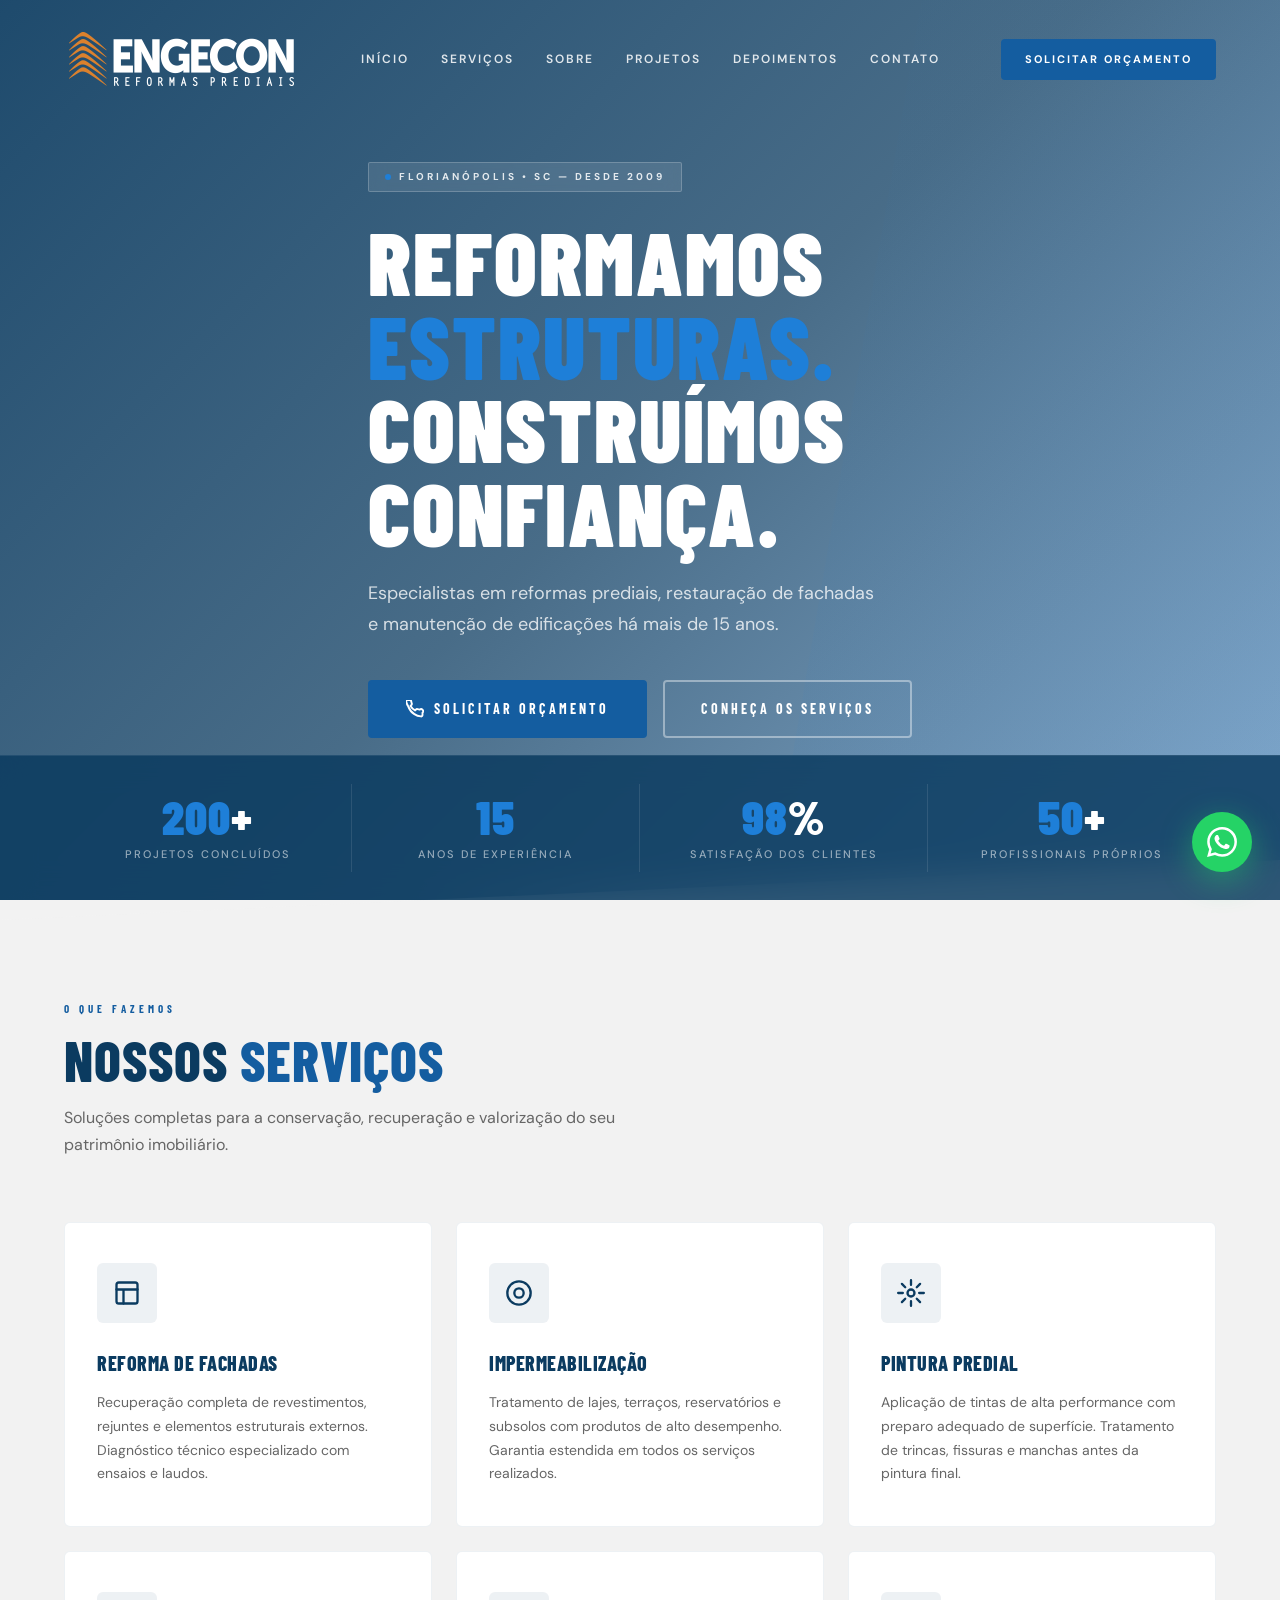
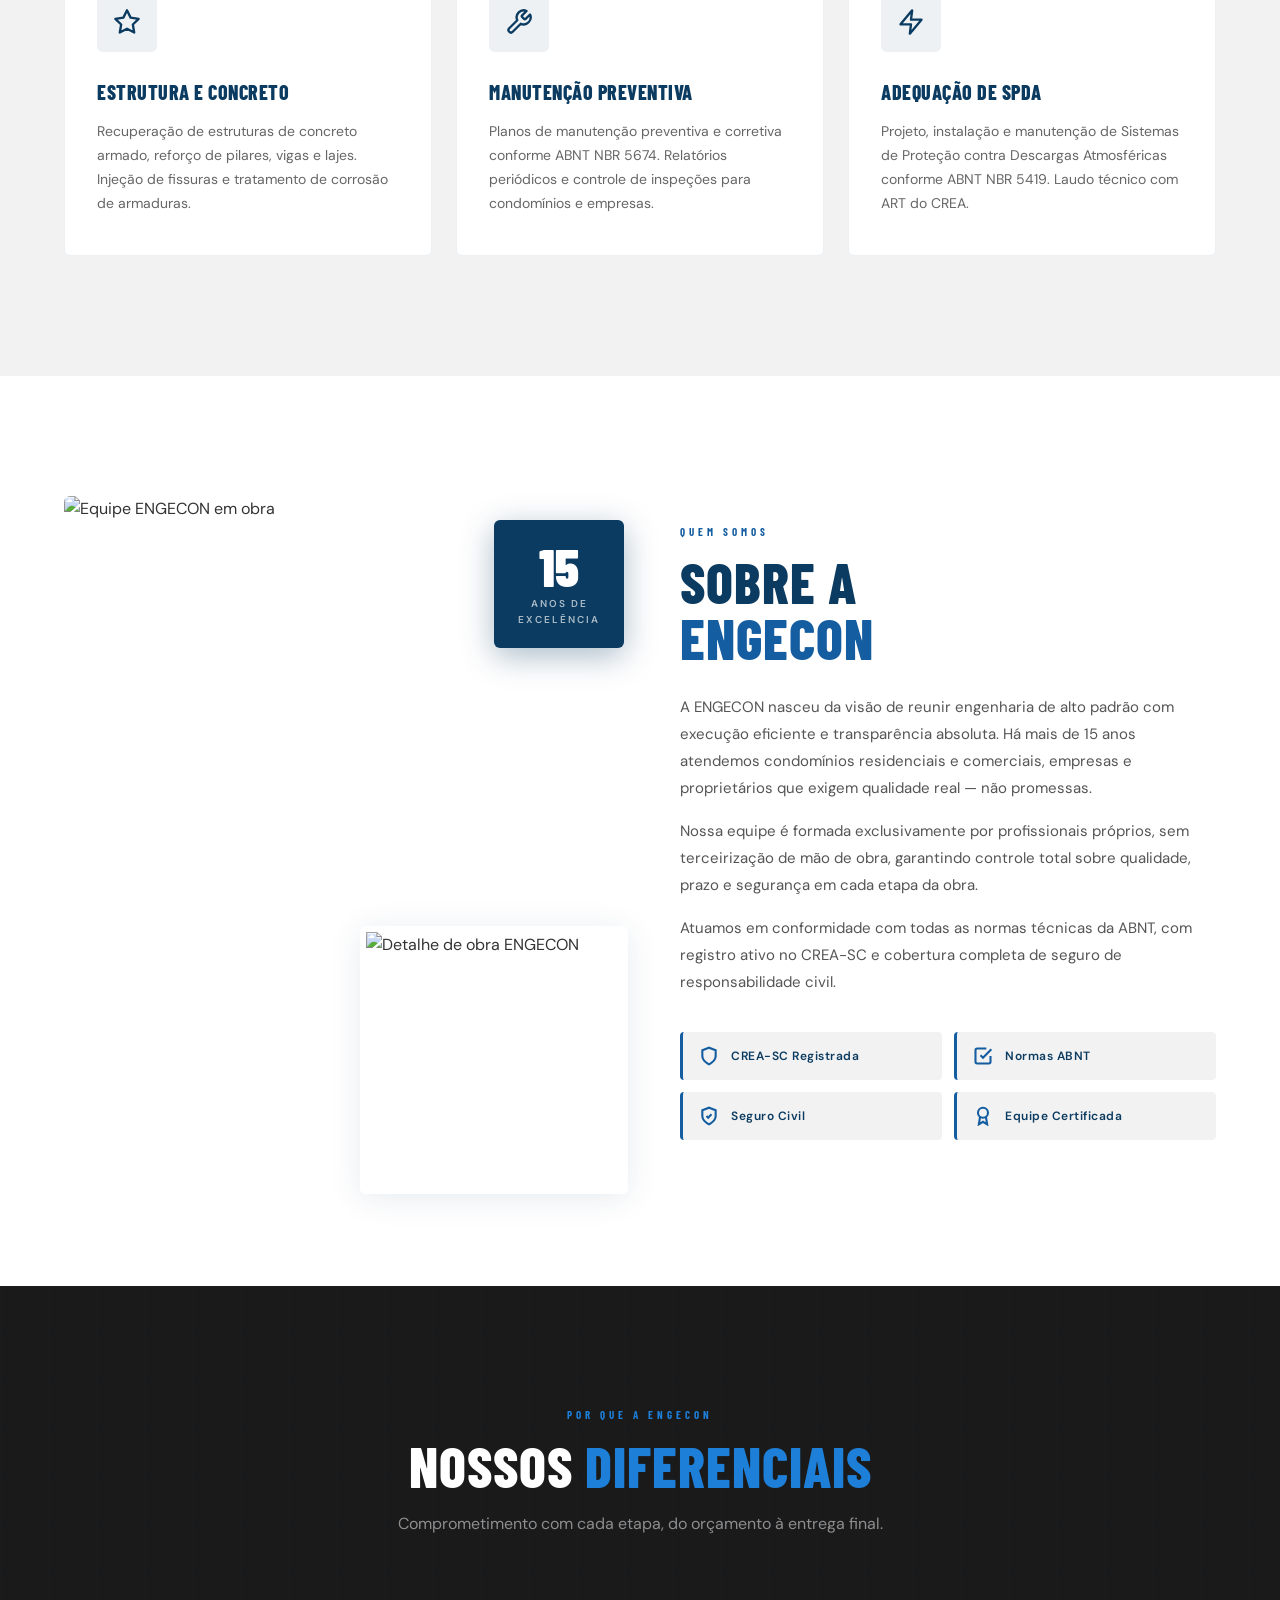
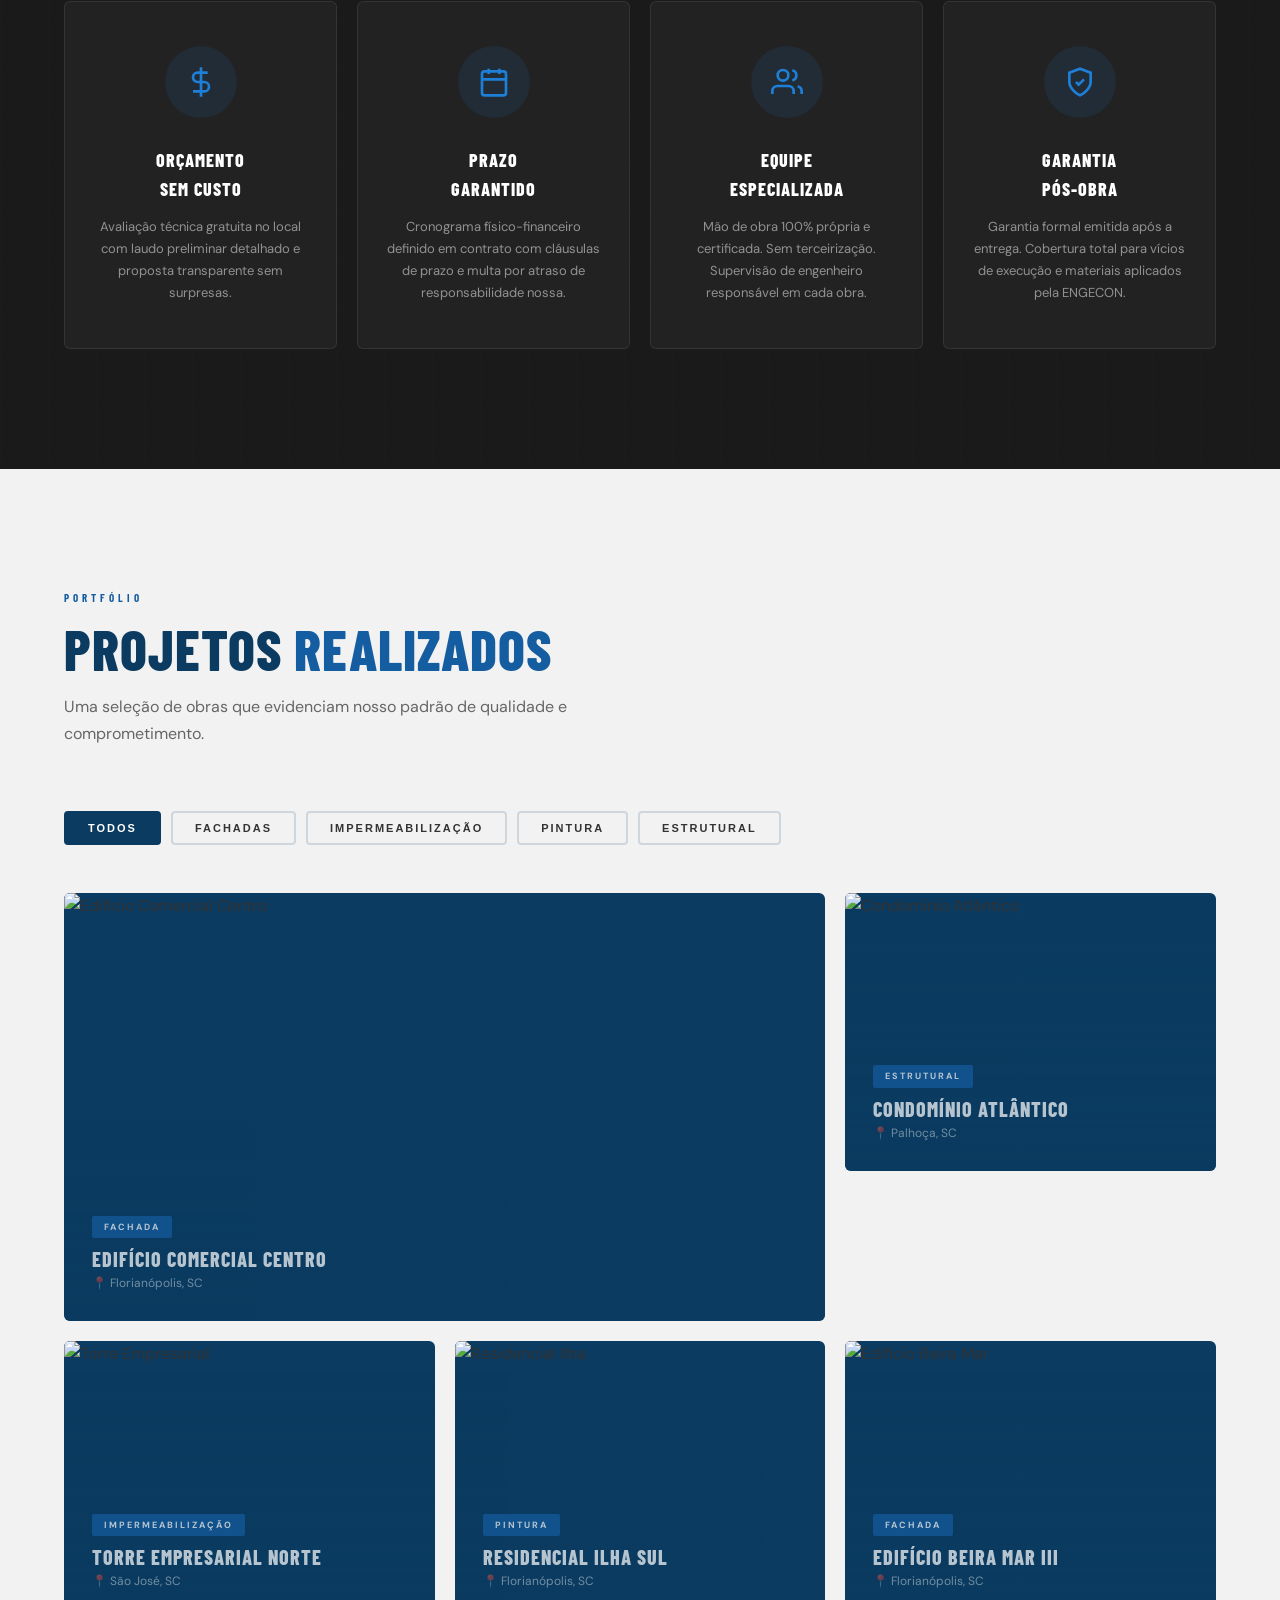
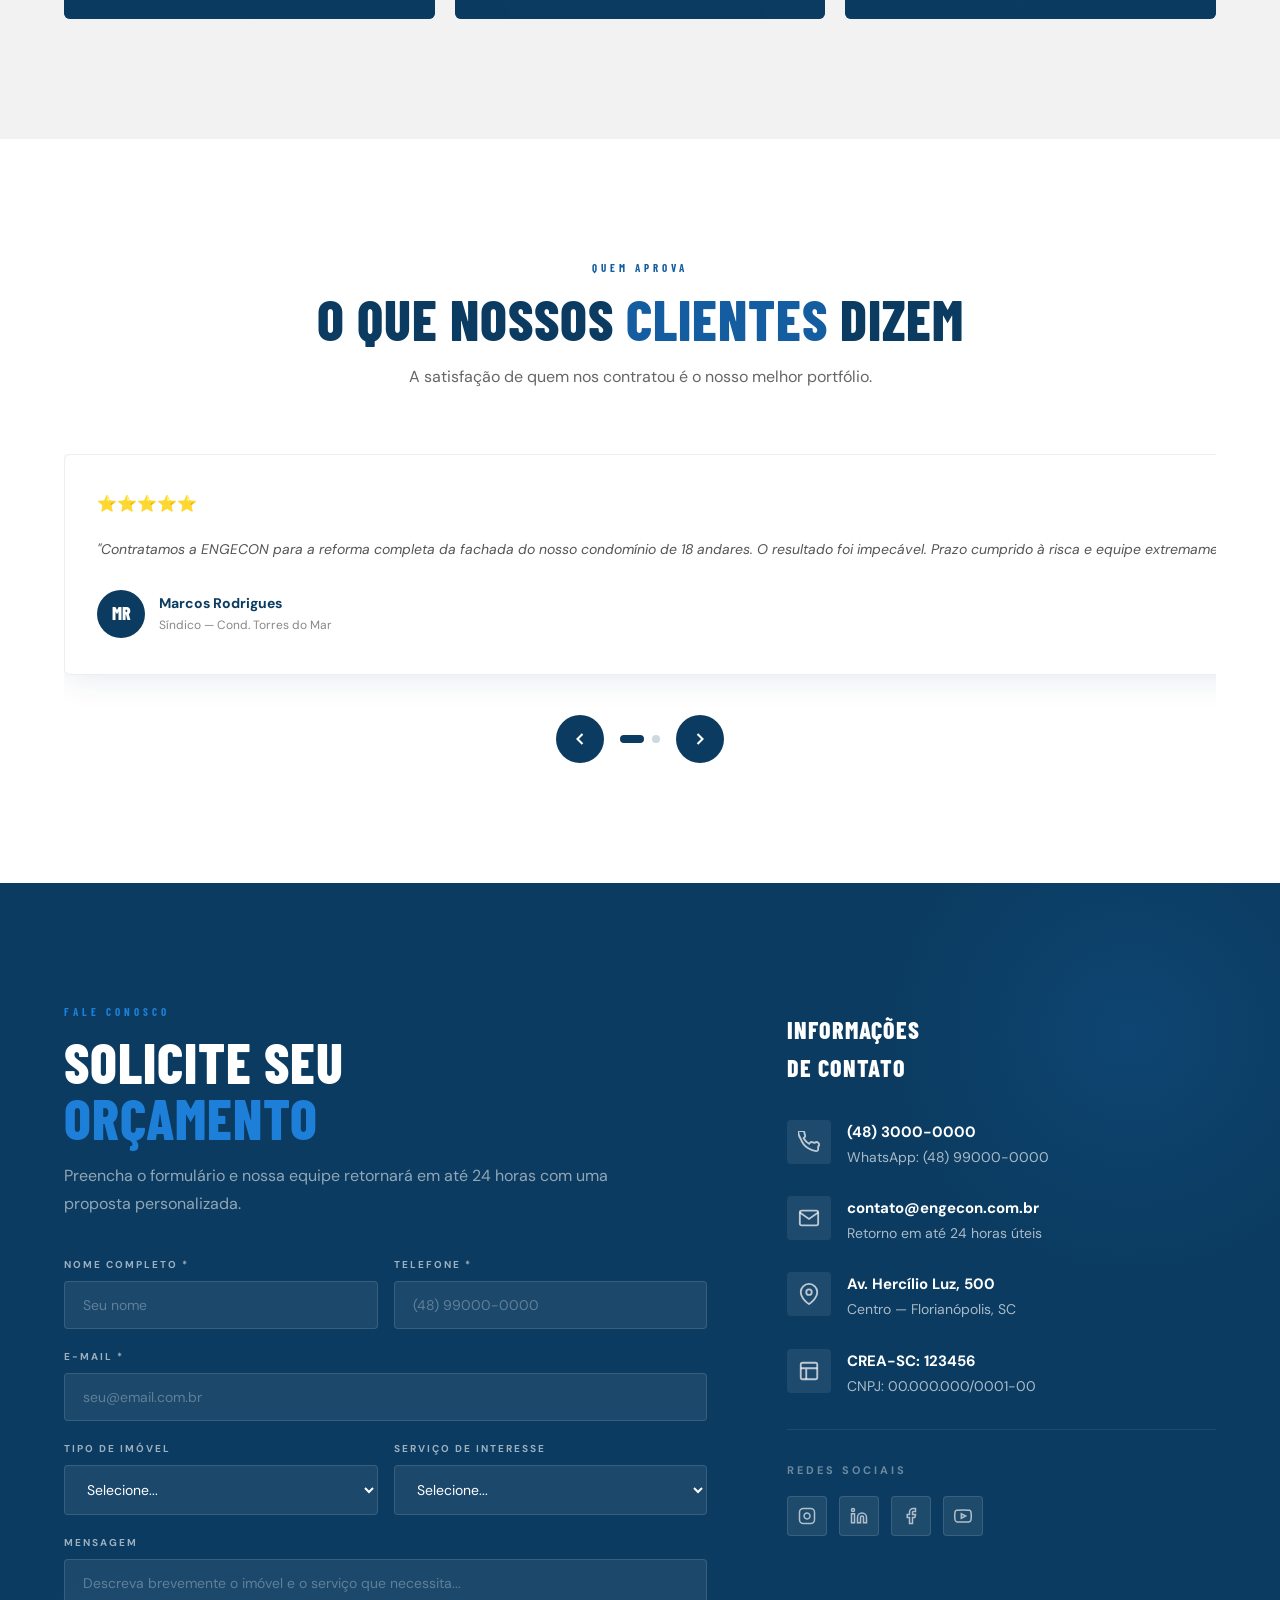
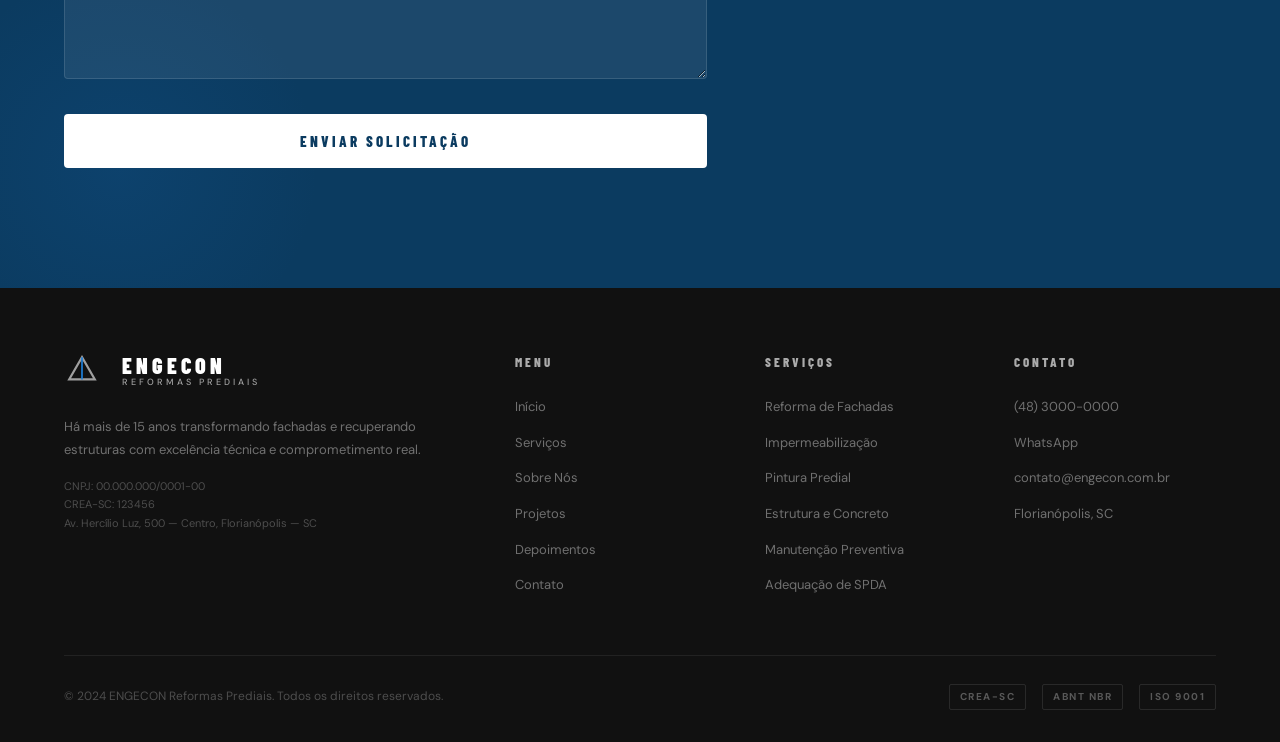
==== commit 3f9c031b: "atualizando site" ====
--- a/index.html
+++ b/index.html
@@ -6,1227 +6,7 @@
 <title>ENGECON — Reformas Prediais | Florianópolis</title>
 <link rel="preconnect" href="https://fonts.googleapis.com">
 <link href="https://fonts.googleapis.com/css2?family=Barlow+Condensed:wght@400;600;700;800;900&family=DM+Sans:wght@300;400;500;600&display=swap" rel="stylesheet">
-<style>
-/* ============================================================
-   RESET & VARIABLES
-   ============================================================ */
-*, *::before, *::after { box-sizing: border-box; margin: 0; padding: 0; }
-
-:root {
-  --blue-deep:    #0B3B60;
-  --blue-mid:     #145DA0;
-  --blue-bright:  #1E7FD8;
-  --white:        #FFFFFF;
-  --gray-light:   #F2F2F2;
-  --gray-dark:    #333333;
-  --black-soft:   #1A1A1A;
-  --black-mid:    #111111;
-  --gold-accent:  #C8A84B;
-  --font-head:    'Barlow Condensed', sans-serif;
-  --font-body:    'DM Sans', sans-serif;
-  --radius:       4px;
-  --shadow-card:  0 4px 32px rgba(11,59,96,0.10);
-  --shadow-hover: 0 12px 48px rgba(20,93,160,0.22);
-  --transition:   0.32s cubic-bezier(0.4,0,0.2,1);
-}
-
-html { scroll-behavior: smooth; }
-
-body {
-  font-family: var(--font-body);
-  color: var(--gray-dark);
-  background: var(--white);
-  overflow-x: hidden;
-  line-height: 1.6;
-}
-
-/* ============================================================
-   UTILITY
-   ============================================================ */
-.container { max-width: 1200px; margin: 0 auto; padding: 0 24px; }
-.section-label {
-  font-family: var(--font-head);
-  font-size: 11px;
-  font-weight: 700;
-  letter-spacing: 4px;
-  text-transform: uppercase;
-  color: var(--blue-mid);
-  display: block;
-  margin-bottom: 14px;
-}
-.section-title {
-  font-family: var(--font-head);
-  font-size: clamp(34px, 5vw, 56px);
-  font-weight: 800;
-  line-height: 1.0;
-  color: var(--blue-deep);
-  text-transform: uppercase;
-  letter-spacing: 1px;
-}
-.section-title span { color: var(--blue-mid); }
-.section-sub {
-  font-size: 16px;
-  color: #666;
-  margin-top: 16px;
-  max-width: 560px;
-  font-weight: 400;
-  line-height: 1.7;
-}
-
-/* Reveal animations */
-.reveal {
-  opacity: 0;
-  transform: translateY(40px);
-  transition: opacity 0.7s ease, transform 0.7s ease;
-}
-.reveal.visible {
-  opacity: 1;
-  transform: translateY(0);
-}
-.reveal-delay-1 { transition-delay: 0.1s; }
-.reveal-delay-2 { transition-delay: 0.2s; }
-.reveal-delay-3 { transition-delay: 0.3s; }
-.reveal-delay-4 { transition-delay: 0.4s; }
-.reveal-delay-5 { transition-delay: 0.5s; }
-
-/* ============================================================
-   HEADER
-   ============================================================ */
-#header {
-  position: fixed;
-  top: 0; left: 0; right: 0;
-  z-index: 1000;
-  padding: 20px 0;
-  transition: background var(--transition), box-shadow var(--transition), padding var(--transition), backdrop-filter var(--transition);
-}
-#header.scrolled {
-  background: rgba(11,59,96,0.97);
-  backdrop-filter: blur(16px);
-  box-shadow: 0 4px 32px rgba(0,0,0,0.25);
-  padding: 12px 0;
-}
-
-.header-inner {
-  display: flex;
-  align-items: center;
-  justify-content: space-between;
-  gap: 24px;
-}
-
-/* Logo */
-.logo {
-  display: flex;
-  align-items: center;
-  gap: 12px;
-  text-decoration: none;
-  flex-shrink: 0;
-}
-.logo-icon {
-  width: 42px; height: 42px;
-}
-.logo-text {
-  display: flex;
-  flex-direction: column;
-  line-height: 1;
-}
-.logo-name {
-  font-family: var(--font-head);
-  font-size: 26px;
-  font-weight: 900;
-  color: var(--white);
-  letter-spacing: 4px;
-  text-transform: uppercase;
-}
-.logo-tag {
-  font-size: 9px;
-  font-weight: 500;
-  color: rgba(255,255,255,0.6);
-  letter-spacing: 3px;
-  text-transform: uppercase;
-  margin-top: 2px;
-}
-
-/* Nav */
-nav { display: flex; align-items: center; gap: 32px; }
-nav a {
-  font-size: 12px;
-  font-weight: 600;
-  letter-spacing: 2px;
-  text-transform: uppercase;
-  color: rgba(255,255,255,0.85);
-  text-decoration: none;
-  transition: color var(--transition);
-  position: relative;
-}
-nav a::after {
-  content: '';
-  position: absolute;
-  bottom: -4px; left: 0; right: 0;
-  height: 2px;
-  background: var(--blue-bright);
-  transform: scaleX(0);
-  transition: transform var(--transition);
-}
-nav a:hover { color: var(--white); }
-nav a:hover::after { transform: scaleX(1); }
-
-.btn-cta {
-  padding: 12px 24px;
-  background: var(--blue-mid);
-  color: var(--white);
-  font-size: 11px;
-  font-weight: 700;
-  letter-spacing: 2px;
-  text-transform: uppercase;
-  border: none;
-  border-radius: var(--radius);
-  cursor: pointer;
-  text-decoration: none;
-  transition: background var(--transition), box-shadow var(--transition), transform var(--transition);
-  white-space: nowrap;
-  flex-shrink: 0;
-}
-.btn-cta:hover {
-  background: var(--blue-bright);
-  box-shadow: 0 0 28px rgba(30,127,216,0.45);
-  transform: translateY(-2px);
-}
-
-/* Hamburger */
-.hamburger {
-  display: none;
-  flex-direction: column;
-  gap: 5px;
-  cursor: pointer;
-  padding: 4px;
-  background: none;
-  border: none;
-}
-.hamburger span {
-  display: block;
-  width: 26px; height: 2px;
-  background: var(--white);
-  border-radius: 2px;
-  transition: var(--transition);
-}
-.hamburger.open span:nth-child(1) { transform: translateY(7px) rotate(45deg); }
-.hamburger.open span:nth-child(2) { opacity: 0; }
-.hamburger.open span:nth-child(3) { transform: translateY(-7px) rotate(-45deg); }
-
-/* Mobile Nav */
-.mobile-nav {
-  display: none;
-  position: fixed;
-  top: 0; left: 0; right: 0; bottom: 0;
-  background: rgba(11,59,96,0.98);
-  z-index: 999;
-  flex-direction: column;
-  align-items: center;
-  justify-content: center;
-  gap: 36px;
-}
-.mobile-nav.open { display: flex; }
-.mobile-nav a {
-  font-family: var(--font-head);
-  font-size: 36px;
-  font-weight: 800;
-  letter-spacing: 3px;
-  text-transform: uppercase;
-  color: var(--white);
-  text-decoration: none;
-  opacity: 0.8;
-  transition: opacity var(--transition), color var(--transition);
-}
-.mobile-nav a:hover { opacity: 1; color: var(--blue-bright); }
-.mobile-nav .btn-cta { font-size: 14px; padding: 16px 40px; margin-top: 16px; }
-
-/* ============================================================
-   HERO
-   ============================================================ */
-#hero {
-  position: relative;
-  height: 100vh;
-  min-height: 680px;
-  display: flex;
-  align-items: center;
-  overflow: hidden;
-}
-
-.hero-bg {
-  position: absolute;
-  inset: 0;
-  background-image: url('https://images.unsplash.com/photo-1504307651254-35680f356dfd?w=1800&q=80');
-  background-size: cover;
-  background-position: center;
-  transform: scale(1.06);
-  transition: transform 8s ease-out;
-}
-.hero-bg.loaded { transform: scale(1.0); }
-
-.hero-overlay {
-  position: absolute;
-  inset: 0;
-  background: linear-gradient(
-    135deg,
-    rgba(11,59,96,0.92) 0%,
-    rgba(11,59,96,0.75) 50%,
-    rgba(20,93,160,0.50) 100%
-  );
-}
-
-/* Diagonal slash accent */
-.hero-slash {
-  position: absolute;
-  right: 0; top: 0; bottom: 0;
-  width: 40%;
-  background: linear-gradient(135deg, transparent 0%, rgba(30,127,216,0.08) 100%);
-  clip-path: polygon(30% 0, 100% 0, 100% 100%, 0% 100%);
-}
-
-.hero-content {
-  position: relative;
-  z-index: 2;
-  max-width: 760px;
-}
-
-.hero-badge {
-  display: inline-flex;
-  align-items: center;
-  gap: 8px;
-  padding: 6px 16px;
-  background: rgba(255,255,255,0.10);
-  border: 1px solid rgba(255,255,255,0.2);
-  border-radius: 2px;
-  backdrop-filter: blur(8px);
-  font-size: 10px;
-  font-weight: 700;
-  letter-spacing: 3px;
-  text-transform: uppercase;
-  color: rgba(255,255,255,0.85);
-  margin-bottom: 28px;
-}
-.hero-badge::before {
-  content: '';
-  width: 6px; height: 6px;
-  background: var(--blue-bright);
-  border-radius: 50%;
-  animation: pulse 2s ease-in-out infinite;
-}
-@keyframes pulse {
-  0%,100% { opacity:1; transform: scale(1); }
-  50% { opacity:0.5; transform: scale(1.4); }
-}
-
-.hero-title {
-  font-family: var(--font-head);
-  font-size: clamp(44px, 7vw, 88px);
-  font-weight: 900;
-  line-height: 0.95;
-  color: var(--white);
-  text-transform: uppercase;
-  letter-spacing: 2px;
-  margin-bottom: 24px;
-}
-.hero-title em {
-  font-style: normal;
-  color: var(--blue-bright);
-}
-
-.hero-sub {
-  font-size: clamp(15px, 2vw, 18px);
-  color: rgba(255,255,255,0.78);
-  font-weight: 400;
-  line-height: 1.7;
-  margin-bottom: 40px;
-  max-width: 520px;
-}
-
-.hero-actions { display: flex; gap: 16px; flex-wrap: wrap; }
-
-.btn-primary {
-  padding: 16px 36px;
-  background: var(--blue-mid);
-  color: var(--white);
-  font-family: var(--font-head);
-  font-size: 14px;
-  font-weight: 700;
-  letter-spacing: 3px;
-  text-transform: uppercase;
-  border: 2px solid var(--blue-mid);
-  border-radius: var(--radius);
-  cursor: pointer;
-  text-decoration: none;
-  transition: all var(--transition);
-  display: inline-flex;
-  align-items: center;
-  gap: 10px;
-}
-.btn-primary:hover {
-  background: var(--blue-bright);
-  border-color: var(--blue-bright);
-  box-shadow: 0 0 36px rgba(30,127,216,0.5);
-  transform: translateY(-3px);
-}
-
-.btn-outline {
-  padding: 16px 36px;
-  background: transparent;
-  color: var(--white);
-  font-family: var(--font-head);
-  font-size: 14px;
-  font-weight: 700;
-  letter-spacing: 3px;
-  text-transform: uppercase;
-  border: 2px solid rgba(255,255,255,0.4);
-  border-radius: var(--radius);
-  cursor: pointer;
-  text-decoration: none;
-  transition: all var(--transition);
-}
-.btn-outline:hover {
-  border-color: var(--white);
-  background: rgba(255,255,255,0.08);
-  transform: translateY(-3px);
-}
-
-/* Stats */
-.hero-stats {
-  position: absolute;
-  bottom: 0; left: 0; right: 0;
-  z-index: 2;
-  background: rgba(11,59,96,0.85);
-  backdrop-filter: blur(16px);
-  border-top: 1px solid rgba(255,255,255,0.08);
-}
-.hero-stats-inner {
-  display: grid;
-  grid-template-columns: repeat(4, 1fr);
-  padding: 28px 24px;
-  max-width: 1200px;
-  margin: 0 auto;
-}
-.stat-item {
-  text-align: center;
-  border-right: 1px solid rgba(255,255,255,0.1);
-  padding: 8px 24px;
-}
-.stat-item:last-child { border-right: none; }
-.stat-number {
-  font-family: var(--font-head);
-  font-size: clamp(32px, 5vw, 48px);
-  font-weight: 900;
-  color: var(--white);
-  line-height: 1;
-  letter-spacing: 1px;
-}
-.stat-number span { color: var(--blue-bright); }
-.stat-label {
-  font-size: 11px;
-  font-weight: 500;
-  color: rgba(255,255,255,0.55);
-  text-transform: uppercase;
-  letter-spacing: 2px;
-  margin-top: 6px;
-}
-
-/* Diagonal divider */
-.diagonal-divider {
-  width: 100%;
-  height: 60px;
-  background: var(--gray-light);
-  clip-path: polygon(0 100%, 100% 0, 100% 100%);
-  margin-top: -2px;
-}
-
-/* ============================================================
-   SERVICES
-   ============================================================ */
-#servicos {
-  padding: 100px 0 120px;
-  background: var(--gray-light);
-  position: relative;
-}
-.section-header { margin-bottom: 64px; }
-
-.services-grid {
-  display: grid;
-  grid-template-columns: repeat(3, 1fr);
-  gap: 24px;
-}
-
-.service-card {
-  background: var(--white);
-  border-radius: 6px;
-  padding: 40px 32px;
-  border: 1px solid rgba(11,59,96,0.07);
-  transition: all var(--transition);
-  position: relative;
-  overflow: hidden;
-  cursor: default;
-}
-.service-card::before {
-  content: '';
-  position: absolute;
-  bottom: 0; left: 0;
-  height: 3px; width: 0;
-  background: linear-gradient(90deg, var(--blue-deep), var(--blue-mid));
-  transition: width 0.5s ease;
-}
-.service-card:hover::before { width: 100%; }
-.service-card:hover {
-  transform: translateY(-8px);
-  box-shadow: var(--shadow-hover);
-  border-color: rgba(20,93,160,0.15);
-}
-.service-card:hover .svc-icon-wrap { background: var(--blue-deep); }
-.service-card:hover .svc-icon-wrap svg { stroke: var(--white); }
-
-.svc-icon-wrap {
-  width: 60px; height: 60px;
-  background: rgba(11,59,96,0.07);
-  border-radius: 6px;
-  display: flex;
-  align-items: center;
-  justify-content: center;
-  margin-bottom: 24px;
-  transition: background var(--transition);
-}
-.svc-icon-wrap svg { transition: stroke var(--transition); }
-
-.svc-title {
-  font-family: var(--font-head);
-  font-size: 20px;
-  font-weight: 800;
-  color: var(--blue-deep);
-  letter-spacing: 0.5px;
-  text-transform: uppercase;
-  margin-bottom: 12px;
-}
-.svc-desc {
-  font-size: 14px;
-  color: #666;
-  line-height: 1.7;
-}
-
-/* Diagonal top for services */
-#servicos::before {
-  content: '';
-  display: block;
-  position: absolute;
-  top: -40px; left: 0; right: 0;
-  height: 60px;
-  background: var(--gray-light);
-  clip-path: polygon(0 100%, 100% 0, 100% 100%);
-}
-
-/* ============================================================
-   SOBRE
-   ============================================================ */
-#sobre {
-  padding: 120px 0;
-  background: var(--white);
-  position: relative;
-  overflow: hidden;
-}
-
-.sobre-grid {
-  display: grid;
-  grid-template-columns: 1fr 1fr;
-  gap: 80px;
-  align-items: center;
-}
-
-.sobre-img-wrap {
-  position: relative;
-}
-.sobre-img-main {
-  width: 100%;
-  aspect-ratio: 4/5;
-  object-fit: cover;
-  border-radius: 6px;
-  display: block;
-}
-.sobre-img-accent {
-  position: absolute;
-  bottom: -28px; right: -28px;
-  width: 50%;
-  aspect-ratio: 1;
-  object-fit: cover;
-  border-radius: 6px;
-  border: 6px solid var(--white);
-  box-shadow: var(--shadow-card);
-}
-.sobre-years-badge {
-  position: absolute;
-  top: 24px; right: -24px;
-  background: var(--blue-deep);
-  color: var(--white);
-  padding: 20px 24px;
-  border-radius: 6px;
-  text-align: center;
-  box-shadow: 0 8px 32px rgba(11,59,96,0.35);
-}
-.sobre-years-num {
-  font-family: var(--font-head);
-  font-size: 52px;
-  font-weight: 900;
-  line-height: 1;
-  color: var(--white);
-}
-.sobre-years-txt {
-  font-size: 10px;
-  font-weight: 600;
-  letter-spacing: 2px;
-  text-transform: uppercase;
-  color: rgba(255,255,255,0.65);
-  margin-top: 4px;
-}
-
-.sobre-text p {
-  font-size: 15px;
-  color: #555;
-  line-height: 1.8;
-  margin-bottom: 16px;
-}
-
-.badges-grid {
-  display: grid;
-  grid-template-columns: repeat(2, 1fr);
-  gap: 12px;
-  margin-top: 36px;
-}
-.badge-item {
-  display: flex;
-  align-items: center;
-  gap: 12px;
-  padding: 14px 16px;
-  background: var(--gray-light);
-  border-radius: 4px;
-  border-left: 3px solid var(--blue-mid);
-}
-.badge-item svg { flex-shrink: 0; }
-.badge-label {
-  font-size: 12px;
-  font-weight: 600;
-  color: var(--blue-deep);
-  letter-spacing: 0.5px;
-}
-
-/* ============================================================
-   DIFERENCIAIS
-   ============================================================ */
-#diferenciais {
-  padding: 120px 0;
-  background: var(--black-soft);
-  position: relative;
-  overflow: hidden;
-}
-
-/* Subtle grid texture */
-#diferenciais::before {
-  content: '';
-  position: absolute;
-  inset: 0;
-  background-image:
-    linear-gradient(rgba(20,93,160,0.04) 1px, transparent 1px),
-    linear-gradient(90deg, rgba(20,93,160,0.04) 1px, transparent 1px);
-  background-size: 48px 48px;
-}
-
-#diferenciais .section-title { color: var(--white); }
-#diferenciais .section-label { color: var(--blue-bright); }
-#diferenciais .section-sub { color: rgba(255,255,255,0.55); }
-
-.diferenciais-grid {
-  display: grid;
-  grid-template-columns: repeat(4, 1fr);
-  gap: 20px;
-  margin-top: 64px;
-}
-
-.dif-card {
-  padding: 44px 28px;
-  background: rgba(255,255,255,0.04);
-  border: 1px solid rgba(255,255,255,0.08);
-  border-radius: 6px;
-  backdrop-filter: blur(8px);
-  transition: all var(--transition);
-  text-align: center;
-  position: relative;
-  overflow: hidden;
-}
-.dif-card::before {
-  content: '';
-  position: absolute;
-  top: 0; left: 0; right: 0;
-  height: 2px;
-  background: linear-gradient(90deg, transparent, var(--blue-mid), transparent);
-  opacity: 0;
-  transition: opacity var(--transition);
-}
-.dif-card:hover {
-  background: rgba(20,93,160,0.12);
-  border-color: rgba(20,93,160,0.3);
-  transform: translateY(-6px);
-  box-shadow: 0 20px 60px rgba(0,0,0,0.3), 0 0 40px rgba(20,93,160,0.1);
-}
-.dif-card:hover::before { opacity: 1; }
-
-.dif-icon {
-  width: 72px; height: 72px;
-  margin: 0 auto 28px;
-  background: rgba(20,93,160,0.15);
-  border-radius: 50%;
-  display: flex;
-  align-items: center;
-  justify-content: center;
-  transition: all var(--transition);
-}
-.dif-card:hover .dif-icon {
-  background: rgba(20,93,160,0.30);
-  box-shadow: 0 0 32px rgba(30,127,216,0.3);
-}
-
-.dif-title {
-  font-family: var(--font-head);
-  font-size: 18px;
-  font-weight: 800;
-  color: var(--white);
-  text-transform: uppercase;
-  letter-spacing: 1px;
-  margin-bottom: 12px;
-}
-.dif-desc {
-  font-size: 13px;
-  color: rgba(255,255,255,0.50);
-  line-height: 1.7;
-}
-
-/* ============================================================
-   PROJETOS
-   ============================================================ */
-#projetos {
-  padding: 120px 0;
-  background: var(--gray-light);
-}
-
-.filter-bar {
-  display: flex;
-  gap: 10px;
-  flex-wrap: wrap;
-  margin-bottom: 48px;
-}
-.filter-btn {
-  padding: 9px 22px;
-  background: transparent;
-  color: var(--gray-dark);
-  font-size: 11px;
-  font-weight: 700;
-  letter-spacing: 2px;
-  text-transform: uppercase;
-  border: 2px solid rgba(11,59,96,0.15);
-  border-radius: var(--radius);
-  cursor: pointer;
-  transition: all var(--transition);
-}
-.filter-btn:hover, .filter-btn.active {
-  background: var(--blue-deep);
-  color: var(--white);
-  border-color: var(--blue-deep);
-}
-
-.projects-grid {
-  display: grid;
-  grid-template-columns: repeat(3, 1fr);
-  gap: 20px;
-}
-
-.project-card {
-  position: relative;
-  border-radius: 6px;
-  overflow: hidden;
-  aspect-ratio: 4/3;
-  cursor: pointer;
-  background: var(--blue-deep);
-}
-.project-card:nth-child(1) { grid-column: span 2; aspect-ratio: 16/9; }
-
-.project-img {
-  width: 100%;
-  height: 100%;
-  object-fit: cover;
-  transition: transform 0.5s ease;
-  display: block;
-}
-.project-card:hover .project-img { transform: scale(1.08); }
-
-.project-overlay {
-  position: absolute;
-  inset: 0;
-  background: linear-gradient(to top, rgba(11,59,96,0.95) 0%, rgba(11,59,96,0.2) 60%, transparent 100%);
-  display: flex;
-  flex-direction: column;
-  justify-content: flex-end;
-  padding: 28px;
-  opacity: 0.7;
-  transition: opacity var(--transition);
-}
-.project-card:hover .project-overlay { opacity: 1; }
-
-.project-tag {
-  display: inline-block;
-  padding: 4px 12px;
-  background: var(--blue-mid);
-  color: var(--white);
-  font-size: 9px;
-  font-weight: 700;
-  letter-spacing: 2px;
-  text-transform: uppercase;
-  border-radius: 2px;
-  margin-bottom: 10px;
-  width: fit-content;
-}
-.project-name {
-  font-family: var(--font-head);
-  font-size: 20px;
-  font-weight: 800;
-  color: var(--white);
-  text-transform: uppercase;
-  letter-spacing: 1px;
-  line-height: 1.1;
-}
-.project-city {
-  font-size: 12px;
-  color: rgba(255,255,255,0.6);
-  margin-top: 4px;
-}
-
-/* ============================================================
-   DEPOIMENTOS
-   ============================================================ */
-#depoimentos {
-  padding: 120px 0;
-  background: var(--white);
-}
-
-.testimonials-wrapper {
-  position: relative;
-  overflow: hidden;
-}
-.testimonials-track {
-  display: flex;
-  gap: 24px;
-  transition: transform 0.5s cubic-bezier(0.4,0,0.2,1);
-}
-
-.testimonial-card {
-  min-width: calc(33.333% - 16px);
-  background: var(--white);
-  border: 1px solid rgba(11,59,96,0.08);
-  border-radius: 6px;
-  padding: 36px 32px;
-  box-shadow: var(--shadow-card);
-  flex-shrink: 0;
-  position: relative;
-}
-.testimonial-card::before {
-  content: '\201C';
-  position: absolute;
-  top: 20px; right: 28px;
-  font-family: Georgia, serif;
-  font-size: 80px;
-  color: rgba(11,59,96,0.07);
-  line-height: 1;
-}
-
-.stars { display: flex; gap: 4px; margin-bottom: 20px; }
-.star { color: #F59E0B; font-size: 16px; }
-
-.testi-text {
-  font-size: 14px;
-  color: #555;
-  line-height: 1.8;
-  margin-bottom: 28px;
-  font-style: italic;
-}
-
-.testi-author {
-  display: flex;
-  align-items: center;
-  gap: 14px;
-}
-.testi-avatar {
-  width: 48px; height: 48px;
-  border-radius: 50%;
-  background: var(--blue-deep);
-  display: flex;
-  align-items: center;
-  justify-content: center;
-  font-family: var(--font-head);
-  font-size: 18px;
-  font-weight: 800;
-  color: var(--white);
-  flex-shrink: 0;
-}
-.testi-name {
-  font-weight: 700;
-  font-size: 14px;
-  color: var(--blue-deep);
-}
-.testi-company {
-  font-size: 12px;
-  color: #888;
-  margin-top: 2px;
-}
-
-.carousel-controls {
-  display: flex;
-  align-items: center;
-  gap: 16px;
-  margin-top: 40px;
-  justify-content: center;
-}
-.carousel-btn {
-  width: 48px; height: 48px;
-  border-radius: 50%;
-  background: var(--blue-deep);
-  border: none;
-  color: var(--white);
-  cursor: pointer;
-  display: flex;
-  align-items: center;
-  justify-content: center;
-  transition: all var(--transition);
-}
-.carousel-btn:hover {
-  background: var(--blue-mid);
-  box-shadow: 0 0 20px rgba(20,93,160,0.4);
-  transform: scale(1.08);
-}
-.carousel-dots {
-  display: flex;
-  gap: 8px;
-}
-.dot {
-  width: 8px; height: 8px;
-  border-radius: 50%;
-  background: rgba(11,59,96,0.2);
-  transition: all var(--transition);
-  cursor: pointer;
-}
-.dot.active {
-  background: var(--blue-deep);
-  width: 24px;
-  border-radius: 4px;
-}
-
-/* ============================================================
-   CONTATO / ORÇAMENTO
-   ============================================================ */
-#contato {
-  padding: 120px 0;
-  background: var(--blue-deep);
-  position: relative;
-  overflow: hidden;
-}
-#contato::before {
-  content: '';
-  position: absolute;
-  top: -100px; right: -100px;
-  width: 500px; height: 500px;
-  border-radius: 50%;
-  background: radial-gradient(circle, rgba(30,127,216,0.15) 0%, transparent 70%);
-  pointer-events: none;
-}
-#contato::after {
-  content: '';
-  position: absolute;
-  bottom: -80px; left: -80px;
-  width: 400px; height: 400px;
-  border-radius: 50%;
-  background: radial-gradient(circle, rgba(20,93,160,0.2) 0%, transparent 70%);
-  pointer-events: none;
-}
-
-#contato .section-title { color: var(--white); }
-#contato .section-label { color: var(--blue-bright); }
-#contato .section-sub { color: rgba(255,255,255,0.6); }
-
-.contato-grid {
-  display: grid;
-  grid-template-columns: 3fr 2fr;
-  gap: 80px;
-  align-items: start;
-  position: relative;
-  z-index: 2;
-}
-
-.form-group {
-  margin-bottom: 20px;
-}
-.form-label {
-  display: block;
-  font-size: 10px;
-  font-weight: 700;
-  letter-spacing: 2px;
-  text-transform: uppercase;
-  color: rgba(255,255,255,0.6);
-  margin-bottom: 8px;
-}
-.form-control {
-  width: 100%;
-  padding: 14px 18px;
-  background: rgba(255,255,255,0.07);
-  border: 1px solid rgba(255,255,255,0.12);
-  border-radius: var(--radius);
-  color: var(--white);
-  font-family: var(--font-body);
-  font-size: 14px;
-  transition: border-color var(--transition), background var(--transition), box-shadow var(--transition);
-  outline: none;
-}
-.form-control::placeholder { color: rgba(255,255,255,0.30); }
-.form-control:focus {
-  border-color: var(--blue-bright);
-  background: rgba(255,255,255,0.10);
-  box-shadow: 0 0 0 3px rgba(30,127,216,0.15);
-}
-select.form-control option { background: var(--blue-deep); }
-textarea.form-control { resize: vertical; min-height: 120px; }
-
-.form-row { display: grid; grid-template-columns: 1fr 1fr; gap: 16px; }
-
-.btn-submit {
-  width: 100%;
-  padding: 18px;
-  background: var(--white);
-  color: var(--blue-deep);
-  font-family: var(--font-head);
-  font-size: 15px;
-  font-weight: 800;
-  letter-spacing: 3px;
-  text-transform: uppercase;
-  border: none;
-  border-radius: var(--radius);
-  cursor: pointer;
-  transition: all var(--transition);
-  margin-top: 8px;
-}
-.btn-submit:hover {
-  background: var(--blue-bright);
-  color: var(--white);
-  box-shadow: 0 8px 32px rgba(0,0,0,0.25);
-  transform: translateY(-2px);
-}
-
-.form-msg {
-  margin-top: 12px;
-  font-size: 13px;
-  padding: 12px 16px;
-  border-radius: var(--radius);
-  display: none;
-}
-.form-msg.success { background: rgba(34,197,94,0.15); color: #4ADE80; border: 1px solid rgba(34,197,94,0.2); }
-.form-msg.error { background: rgba(239,68,68,0.15); color: #F87171; border: 1px solid rgba(239,68,68,0.2); }
-
-/* Contact Info */
-.contact-info { padding-top: 8px; }
-.contact-info h3 {
-  font-family: var(--font-head);
-  font-size: 24px;
-  font-weight: 800;
-  color: var(--white);
-  text-transform: uppercase;
-  letter-spacing: 1px;
-  margin-bottom: 32px;
-}
-
-.contact-item {
-  display: flex;
-  align-items: flex-start;
-  gap: 16px;
-  margin-bottom: 28px;
-}
-.contact-icon {
-  width: 44px; height: 44px;
-  background: rgba(255,255,255,0.08);
-  border-radius: 4px;
-  display: flex;
-  align-items: center;
-  justify-content: center;
-  flex-shrink: 0;
-}
-.contact-data { color: rgba(255,255,255,0.65); font-size: 14px; line-height: 1.6; }
-.contact-data strong { display: block; color: var(--white); font-size: 15px; margin-bottom: 2px; }
-
-.contact-divider {
-  height: 1px;
-  background: rgba(255,255,255,0.08);
-  margin: 32px 0;
-}
-
-.social-links { display: flex; gap: 12px; }
-.social-link {
-  width: 40px; height: 40px;
-  background: rgba(255,255,255,0.08);
-  border: 1px solid rgba(255,255,255,0.12);
-  border-radius: 4px;
-  display: flex;
-  align-items: center;
-  justify-content: center;
-  color: rgba(255,255,255,0.65);
-  text-decoration: none;
-  transition: all var(--transition);
-}
-.social-link:hover {
-  background: var(--blue-mid);
-  border-color: var(--blue-mid);
-  color: var(--white);
-  transform: translateY(-3px);
-}
-
-/* ============================================================
-   FOOTER
-   ============================================================ */
-footer {
-  background: var(--black-mid);
-  padding: 64px 0 32px;
-}
-
-.footer-top {
-  display: grid;
-  grid-template-columns: 2fr 1fr 1fr 1fr;
-  gap: 48px;
-  padding-bottom: 48px;
-  border-bottom: 1px solid rgba(255,255,255,0.07);
-}
-
-.footer-brand .logo-name { font-size: 22px; }
-.footer-slogan {
-  font-size: 13px;
-  color: rgba(255,255,255,0.40);
-  margin-top: 12px;
-  line-height: 1.7;
-}
-.footer-legal {
-  font-size: 11px;
-  color: rgba(255,255,255,0.25);
-  margin-top: 16px;
-  line-height: 1.7;
-}
-
-.footer-col h4 {
-  font-family: var(--font-head);
-  font-size: 13px;
-  font-weight: 800;
-  letter-spacing: 3px;
-  text-transform: uppercase;
-  color: rgba(255,255,255,0.65);
-  margin-bottom: 20px;
-}
-.footer-col ul { list-style: none; }
-.footer-col ul li { margin-bottom: 10px; }
-.footer-col ul li a {
-  font-size: 13px;
-  color: rgba(255,255,255,0.40);
-  text-decoration: none;
-  transition: color var(--transition);
-}
-.footer-col ul li a:hover { color: var(--white); }
-
-.footer-bottom {
-  display: flex;
-  align-items: center;
-  justify-content: space-between;
-  padding-top: 28px;
-  flex-wrap: wrap;
-  gap: 16px;
-}
-.footer-copy {
-  font-size: 12px;
-  color: rgba(255,255,255,0.25);
-}
-.footer-copy a { color: rgba(255,255,255,0.45); text-decoration: none; }
-.footer-certifications {
-  display: flex;
-  gap: 16px;
-  align-items: center;
-}
-.cert-badge {
-  font-size: 10px;
-  font-weight: 700;
-  letter-spacing: 1.5px;
-  text-transform: uppercase;
-  color: rgba(255,255,255,0.30);
-  padding: 4px 10px;
-  border: 1px solid rgba(255,255,255,0.10);
-  border-radius: 2px;
-}
-
-/* ============================================================
-   FLOATING WHATSAPP
-   ============================================================ */
-.whatsapp-float {
-  position: fixed;
-  bottom: 28px; right: 28px;
-  z-index: 999;
-  width: 60px; height: 60px;
-  background: #25D366;
-  border-radius: 50%;
-  display: flex;
-  align-items: center;
-  justify-content: center;
-  box-shadow: 0 8px 32px rgba(37,211,102,0.45);
-  text-decoration: none;
-  transition: all var(--transition);
-  animation: float 3s ease-in-out infinite;
-}
-.whatsapp-float:hover {
-  transform: scale(1.12);
-  box-shadow: 0 12px 40px rgba(37,211,102,0.6);
-}
-@keyframes float {
-  0%,100% { transform: translateY(0); }
-  50% { transform: translateY(-6px); }
-}
-
-/* ============================================================
-   RESPONSIVE
-   ============================================================ */
-@media (max-width: 1024px) {
-  .services-grid { grid-template-columns: repeat(2, 1fr); }
-  .diferenciais-grid { grid-template-columns: repeat(2, 1fr); }
-  .footer-top { grid-template-columns: 1fr 1fr; }
-  .contato-grid { grid-template-columns: 1fr; gap: 48px; }
-  .sobre-grid { grid-template-columns: 1fr; gap: 48px; }
-  .sobre-img-accent { display: none; }
-  .sobre-years-badge { display: none; }
-}
-
-@media (max-width: 768px) {
-  nav, .btn-cta { display: none; }
-  .hamburger { display: flex; }
-  .services-grid { grid-template-columns: 1fr; }
-  .diferenciais-grid { grid-template-columns: 1fr 1fr; gap: 16px; }
-  .projects-grid { grid-template-columns: 1fr; }
-  .project-card:nth-child(1) { grid-column: span 1; aspect-ratio: 4/3; }
-  .hero-stats-inner { grid-template-columns: repeat(2, 1fr); }
-  .stat-item { border-right: none; border-bottom: 1px solid rgba(255,255,255,0.1); }
-  .stat-item:nth-child(even) { border-right: none; }
-  .testimonial-card { min-width: calc(100% - 0px); }
-  .badges-grid { grid-template-columns: 1fr; }
-  .form-row { grid-template-columns: 1fr; }
-  .footer-top { grid-template-columns: 1fr; gap: 32px; }
-  .footer-bottom { flex-direction: column; text-align: center; }
-  .footer-certifications { justify-content: center; flex-wrap: wrap; }
-}
-
-@media (max-width: 480px) {
-  .diferenciais-grid { grid-template-columns: 1fr; }
-  .hero-actions { flex-direction: column; }
-  .btn-primary, .btn-outline { text-align: center; justify-content: center; }
-}
-</style>
+<link rel="stylesheet" href="src/style.css">
 </head>
 <body>
 
@@ -1259,15 +39,8 @@
   <div class="container">
     <div class="header-inner">
       <a href="#inicio" class="logo">
-        <svg class="logo-icon" viewBox="0 0 42 42" fill="none" xmlns="http://www.w3.org/2000/svg">
-          <rect width="42" height="42" rx="4" fill="rgba(255,255,255,0.1)"/>
-          <polygon points="21,6 36,32 6,32" fill="none" stroke="white" stroke-width="2.5"/>
-          <line x1="21" y1="6" x2="21" y2="32" stroke="#1E7FD8" stroke-width="2"/>
-          <line x1="6" y1="32" x2="36" y2="32" stroke="rgba(255,255,255,0.5)" stroke-width="1.5"/>
-        </svg>
         <div class="logo-text">
-          <span class="logo-name">ENGECON</span>
-          <span class="logo-tag">Reformas Prediais</span>
+          <img src="imagens/logo_engecon.png">
         </div>
       </a>
 
@@ -1876,192 +649,6 @@
 <!-- ============================================================
      JAVASCRIPT
      ============================================================ -->
-<script>
-/* ---------- HEADER SCROLL ---------- */
-const header = document.getElementById('header');
-window.addEventListener('scroll', () => {
-  if (window.scrollY > 60) {
-    header.classList.add('scrolled');
-  } else {
-    header.classList.remove('scrolled');
-  }
-}, { passive: true });
-
-/* ---------- HERO PARALLAX BG ---------- */
-const heroBg = document.getElementById('heroBg');
-setTimeout(() => { heroBg.classList.add('loaded'); }, 100);
-window.addEventListener('scroll', () => {
-  const scrolled = window.scrollY;
-  if (scrolled < window.innerHeight) {
-    heroBg.style.transform = `scale(1.0) translateY(${scrolled * 0.25}px)`;
-  }
-}, { passive: true });
-
-/* ---------- MOBILE NAV ---------- */
-const mobileNav = document.getElementById('mobileNav');
-const hamburger = document.getElementById('hamburger');
-function toggleMobileNav() {
-  mobileNav.classList.toggle('open');
-  hamburger.classList.toggle('open');
-  document.body.style.overflow = mobileNav.classList.contains('open') ? 'hidden' : '';
-}
-function closeMobileNav() {
-  mobileNav.classList.remove('open');
-  hamburger.classList.remove('open');
-  document.body.style.overflow = '';
-}
-
-/* ---------- COUNTER ANIMATION ---------- */
-function animateCounter(el, target, duration) {
-  let start = 0;
-  const step = target / (duration / 16);
-  const timer = setInterval(() => {
-    start += step;
-    if (start >= target) { start = target; clearInterval(timer); }
-    el.textContent = Math.floor(start);
-  }, 16);
-}
-const statsObserver = new IntersectionObserver((entries) => {
-  entries.forEach(e => {
-    if (e.isIntersecting) {
-      animateCounter(document.getElementById('n1'), 200, 1500);
-      animateCounter(document.getElementById('n2'), 15, 1200);
-      animateCounter(document.getElementById('n3'), 98, 1500);
-      animateCounter(document.getElementById('n4'), 50, 1200);
-      statsObserver.disconnect();
-    }
-  });
-});
-statsObserver.observe(document.querySelector('.hero-stats'));
-
-/* ---------- REVEAL ON SCROLL ---------- */
-const revealObserver = new IntersectionObserver((entries) => {
-  entries.forEach(e => {
-    if (e.isIntersecting) {
-      e.target.classList.add('visible');
-    }
-  });
-}, { threshold: 0.12 });
-document.querySelectorAll('.reveal').forEach(el => revealObserver.observe(el));
-
-/* ---------- PROJECT FILTERS ---------- */
-const filterBtns = document.querySelectorAll('.filter-btn');
-const projectCards = document.querySelectorAll('.project-card');
-filterBtns.forEach(btn => {
-  btn.addEventListener('click', () => {
-    filterBtns.forEach(b => b.classList.remove('active'));
-    btn.classList.add('active');
-    const filter = btn.dataset.filter;
-    projectCards.forEach(card => {
-      const cat = card.dataset.cat;
-      if (filter === 'all' || cat === filter) {
-        card.style.display = '';
-        card.style.opacity = '1';
-      } else {
-        card.style.opacity = '0';
-        setTimeout(() => { card.style.display = 'none'; }, 300);
-      }
-    });
-  });
-});
-
-/* ---------- TESTIMONIAL CAROUSEL ---------- */
-(function() {
-  const track = document.getElementById('testiTrack');
-  const dotsContainer = document.getElementById('carouselDots');
-  const cards = track.querySelectorAll('.testimonial-card');
-  let current = 0;
-  let perView = 3;
-  let total;
-
-  function getPerView() {
-    if (window.innerWidth < 768) return 1;
-    if (window.innerWidth < 1024) return 2;
-    return 3;
-  }
-
-  function buildDots() {
-    dotsContainer.innerHTML = '';
-    total = Math.ceil(cards.length / perView);
-    for (let i = 0; i < total; i++) {
-      const dot = document.createElement('div');
-      dot.className = 'dot' + (i === current ? ' active' : '');
-      dot.addEventListener('click', () => goTo(i));
-      dotsContainer.appendChild(dot);
-    }
-  }
-
-  function goTo(n) {
-    current = Math.max(0, Math.min(n, total - 1));
-    const cardWidth = cards[0].offsetWidth + 24;
-    track.style.transform = `translateX(-${current * perView * cardWidth}px)`;
-    dotsContainer.querySelectorAll('.dot').forEach((d, i) => {
-      d.classList.toggle('active', i === current);
-    });
-  }
-
-  function init() {
-    perView = getPerView();
-    current = 0;
-    buildDots();
-    goTo(0);
-  }
-
-  document.getElementById('prevBtn').addEventListener('click', () => goTo(current - 1));
-  document.getElementById('nextBtn').addEventListener('click', () => goTo(current + 1));
-
-  window.addEventListener('resize', () => { init(); });
-  init();
-
-  // Auto-advance
-  setInterval(() => {
-    let next = current + 1;
-    if (next >= total) next = 0;
-    goTo(next);
-  }, 5000);
-})();
-
-/* ---------- FORM VALIDATION ---------- */
-const form = document.getElementById('orcamentoForm');
-const formMsg = document.getElementById('formMsg');
-form.addEventListener('submit', (e) => {
-  e.preventDefault();
-  const nome = document.getElementById('nome').value.trim();
-  const tel = document.getElementById('tel').value.trim();
-  const email = document.getElementById('email').value.trim();
-  const emailRgx = /^[^\s@]+@[^\s@]+\.[^\s@]+$/;
-
-  if (!nome || nome.length < 3) {
-    showMsg('Por favor, insira seu nome completo.', 'error');
-    return;
-  }
-  if (!tel || tel.length < 10) {
-    showMsg('Por favor, insira um telefone válido.', 'error');
-    return;
-  }
-  if (!email || !emailRgx.test(email)) {
-    showMsg('Por favor, insira um e-mail válido.', 'error');
-    return;
-  }
-
-  // Simulate submission
-  const btn = form.querySelector('.btn-submit');
-  btn.textContent = 'Enviando...';
-  btn.disabled = true;
-  setTimeout(() => {
-    showMsg('✓ Solicitação enviada com sucesso! Entraremos em contato em até 24 horas.', 'success');
-    form.reset();
-    btn.textContent = 'Enviar Solicitação';
-    btn.disabled = false;
-  }, 1600);
-});
-
-function showMsg(msg, type) {
-  formMsg.textContent = msg;
-  formMsg.className = 'form-msg ' + type;
-  formMsg.style.display = 'block';
-  setTimeout(() => { formMsg.style.display = 'none'; }, 6000);
-}
-</script>
+<script src="src/script.js"></script>
 </body>
 </html>
--- a/src/style.css
+++ b/src/style.css
@@ -0,0 +1,1220 @@
+
+/* ============================================================
+   RESET & VARIABLES
+   ============================================================ */
+*, *::before, *::after { box-sizing: border-box; margin: 0; padding: 0; }
+
+:root {
+  --blue-deep:    #0B3B60;
+  --blue-mid:     #145DA0;
+  --blue-bright:  #1E7FD8;
+  --white:        #FFFFFF;
+  --gray-light:   #F2F2F2;
+  --gray-dark:    #333333;
+  --black-soft:   #1A1A1A;
+  --black-mid:    #111111;
+  --gold-accent:  #C8A84B;
+  --font-head:    'Barlow Condensed', sans-serif;
+  --font-body:    'DM Sans', sans-serif;
+  --radius:       4px;
+  --shadow-card:  0 4px 32px rgba(11,59,96,0.10);
+  --shadow-hover: 0 12px 48px rgba(20,93,160,0.22);
+  --transition:   0.32s cubic-bezier(0.4,0,0.2,1);
+}
+
+html { scroll-behavior: smooth; }
+
+body {
+  font-family: var(--font-body);
+  color: var(--gray-dark);
+  background: var(--white);
+  overflow-x: hidden;
+  line-height: 1.6;
+}
+
+/* ============================================================
+   UTILITY
+   ============================================================ */
+.container { max-width: 1200px; margin: 0 auto; padding: 0 24px; }
+.section-label {
+  font-family: var(--font-head);
+  font-size: 11px;
+  font-weight: 700;
+  letter-spacing: 4px;
+  text-transform: uppercase;
+  color: var(--blue-mid);
+  display: block;
+  margin-bottom: 14px;
+}
+.section-title {
+  font-family: var(--font-head);
+  font-size: clamp(34px, 5vw, 56px);
+  font-weight: 800;
+  line-height: 1.0;
+  color: var(--blue-deep);
+  text-transform: uppercase;
+  letter-spacing: 1px;
+}
+.section-title span { color: var(--blue-mid); }
+.section-sub {
+  font-size: 16px;
+  color: #666;
+  margin-top: 16px;
+  max-width: 560px;
+  font-weight: 400;
+  line-height: 1.7;
+}
+
+/* Reveal animations */
+.reveal {
+  opacity: 0;
+  transform: translateY(40px);
+  transition: opacity 0.7s ease, transform 0.7s ease;
+}
+.reveal.visible {
+  opacity: 1;
+  transform: translateY(0);
+}
+.reveal-delay-1 { transition-delay: 0.1s; }
+.reveal-delay-2 { transition-delay: 0.2s; }
+.reveal-delay-3 { transition-delay: 0.3s; }
+.reveal-delay-4 { transition-delay: 0.4s; }
+.reveal-delay-5 { transition-delay: 0.5s; }
+
+/* ============================================================
+   HEADER
+   ============================================================ */
+#header {
+  position: fixed;
+  top: 0; left: 0; right: 0;
+  z-index: 1000;
+  padding: 20px 0;
+  transition: background var(--transition), box-shadow var(--transition), padding var(--transition), backdrop-filter var(--transition);
+}
+#header.scrolled {
+  background: rgba(11,59,96,0.97);
+  backdrop-filter: blur(16px);
+  box-shadow: 0 4px 32px rgba(0,0,0,0.25);
+  padding: 12px 0;
+}
+
+.header-inner {
+  display: flex;
+  align-items: center;
+  justify-content: space-between;
+  gap: 24px;
+}
+
+/* Logo */
+.logo {
+  display: flex;
+  align-items: center;
+  gap: 12px;
+  text-decoration: none;
+  flex-shrink: 0;
+}
+.logo-icon {
+  width: 42px; height: 42px;
+}
+.logo-text {
+  display: flex;
+  flex-direction: column;
+  line-height: 1;
+}
+.logo-name {
+  font-family: var(--font-head);
+  font-size: 26px;
+  font-weight: 900;
+  color: var(--white);
+  letter-spacing: 4px;
+  text-transform: uppercase;
+}
+.logo-tag {
+  font-size: 9px;
+  font-weight: 500;
+  color: rgba(255,255,255,0.6);
+  letter-spacing: 3px;
+  text-transform: uppercase;
+  margin-top: 2px;
+}
+
+/* Nav */
+nav { display: flex; align-items: center; gap: 32px; }
+nav a {
+  font-size: 12px;
+  font-weight: 600;
+  letter-spacing: 2px;
+  text-transform: uppercase;
+  color: rgba(255,255,255,0.85);
+  text-decoration: none;
+  transition: color var(--transition);
+  position: relative;
+}
+nav a::after {
+  content: '';
+  position: absolute;
+  bottom: -4px; left: 0; right: 0;
+  height: 2px;
+  background: var(--blue-bright);
+  transform: scaleX(0);
+  transition: transform var(--transition);
+}
+nav a:hover { color: var(--white); }
+nav a:hover::after { transform: scaleX(1); }
+
+.btn-cta {
+  padding: 12px 24px;
+  background: var(--blue-mid);
+  color: var(--white);
+  font-size: 11px;
+  font-weight: 700;
+  letter-spacing: 2px;
+  text-transform: uppercase;
+  border: none;
+  border-radius: var(--radius);
+  cursor: pointer;
+  text-decoration: none;
+  transition: background var(--transition), box-shadow var(--transition), transform var(--transition);
+  white-space: nowrap;
+  flex-shrink: 0;
+}
+.btn-cta:hover {
+  background: var(--blue-bright);
+  box-shadow: 0 0 28px rgba(30,127,216,0.45);
+  transform: translateY(-2px);
+}
+
+/* Hamburger */
+.hamburger {
+  display: none;
+  flex-direction: column;
+  gap: 5px;
+  cursor: pointer;
+  padding: 4px;
+  background: none;
+  border: none;
+}
+.hamburger span {
+  display: block;
+  width: 26px; height: 2px;
+  background: var(--white);
+  border-radius: 2px;
+  transition: var(--transition);
+}
+.hamburger.open span:nth-child(1) { transform: translateY(7px) rotate(45deg); }
+.hamburger.open span:nth-child(2) { opacity: 0; }
+.hamburger.open span:nth-child(3) { transform: translateY(-7px) rotate(-45deg); }
+
+/* Mobile Nav */
+.mobile-nav {
+  display: none;
+  position: fixed;
+  top: 0; left: 0; right: 0; bottom: 0;
+  background: rgba(11,59,96,0.98);
+  z-index: 999;
+  flex-direction: column;
+  align-items: center;
+  justify-content: center;
+  gap: 36px;
+}
+.mobile-nav.open { display: flex; }
+.mobile-nav a {
+  font-family: var(--font-head);
+  font-size: 36px;
+  font-weight: 800;
+  letter-spacing: 3px;
+  text-transform: uppercase;
+  color: var(--white);
+  text-decoration: none;
+  opacity: 0.8;
+  transition: opacity var(--transition), color var(--transition);
+}
+.mobile-nav a:hover { opacity: 1; color: var(--blue-bright); }
+.mobile-nav .btn-cta { font-size: 14px; padding: 16px 40px; margin-top: 16px; }
+
+/* ============================================================
+   HERO
+   ============================================================ */
+#hero {
+  position: relative;
+  height: 100vh;
+  min-height: 680px;
+  display: flex;
+  align-items: center;
+  overflow: hidden;
+}
+
+.hero-bg {
+  position: absolute;
+  inset: 0;
+  background-image: url('https://images.unsplash.com/photo-1504307651254-35680f356dfd?w=1800&q=80');
+  background-size: cover;
+  background-position: center;
+  transform: scale(1.06);
+  transition: transform 8s ease-out;
+}
+.hero-bg.loaded { transform: scale(1.0); }
+
+.hero-overlay {
+  position: absolute;
+  inset: 0;
+  background: linear-gradient(
+    135deg,
+    rgba(11,59,96,0.92) 0%,
+    rgba(11,59,96,0.75) 50%,
+    rgba(20,93,160,0.50) 100%
+  );
+}
+
+/* Diagonal slash accent */
+.hero-slash {
+  position: absolute;
+  right: 0; top: 0; bottom: 0;
+  width: 40%;
+  background: linear-gradient(135deg, transparent 0%, rgba(30,127,216,0.08) 100%);
+  clip-path: polygon(30% 0, 100% 0, 100% 100%, 0% 100%);
+}
+
+.hero-content {
+  position: relative;
+  z-index: 2;
+  max-width: 760px;
+}
+
+.hero-badge {
+  display: inline-flex;
+  align-items: center;
+  gap: 8px;
+  padding: 6px 16px;
+  background: rgba(255,255,255,0.10);
+  border: 1px solid rgba(255,255,255,0.2);
+  border-radius: 2px;
+  backdrop-filter: blur(8px);
+  font-size: 10px;
+  font-weight: 700;
+  letter-spacing: 3px;
+  text-transform: uppercase;
+  color: rgba(255,255,255,0.85);
+  margin-bottom: 28px;
+}
+.hero-badge::before {
+  content: '';
+  width: 6px; height: 6px;
+  background: var(--blue-bright);
+  border-radius: 50%;
+  animation: pulse 2s ease-in-out infinite;
+}
+@keyframes pulse {
+  0%,100% { opacity:1; transform: scale(1); }
+  50% { opacity:0.5; transform: scale(1.4); }
+}
+
+.hero-title {
+  font-family: var(--font-head);
+  font-size: clamp(44px, 7vw, 88px);
+  font-weight: 900;
+  line-height: 0.95;
+  color: var(--white);
+  text-transform: uppercase;
+  letter-spacing: 2px;
+  margin-bottom: 24px;
+}
+.hero-title em {
+  font-style: normal;
+  color: var(--blue-bright);
+}
+
+.hero-sub {
+  font-size: clamp(15px, 2vw, 18px);
+  color: rgba(255,255,255,0.78);
+  font-weight: 400;
+  line-height: 1.7;
+  margin-bottom: 40px;
+  max-width: 520px;
+}
+
+.hero-actions { display: flex; gap: 16px; flex-wrap: wrap; }
+
+.btn-primary {
+  padding: 16px 36px;
+  background: var(--blue-mid);
+  color: var(--white);
+  font-family: var(--font-head);
+  font-size: 14px;
+  font-weight: 700;
+  letter-spacing: 3px;
+  text-transform: uppercase;
+  border: 2px solid var(--blue-mid);
+  border-radius: var(--radius);
+  cursor: pointer;
+  text-decoration: none;
+  transition: all var(--transition);
+  display: inline-flex;
+  align-items: center;
+  gap: 10px;
+}
+.btn-primary:hover {
+  background: var(--blue-bright);
+  border-color: var(--blue-bright);
+  box-shadow: 0 0 36px rgba(30,127,216,0.5);
+  transform: translateY(-3px);
+}
+
+.btn-outline {
+  padding: 16px 36px;
+  background: transparent;
+  color: var(--white);
+  font-family: var(--font-head);
+  font-size: 14px;
+  font-weight: 700;
+  letter-spacing: 3px;
+  text-transform: uppercase;
+  border: 2px solid rgba(255,255,255,0.4);
+  border-radius: var(--radius);
+  cursor: pointer;
+  text-decoration: none;
+  transition: all var(--transition);
+}
+.btn-outline:hover {
+  border-color: var(--white);
+  background: rgba(255,255,255,0.08);
+  transform: translateY(-3px);
+}
+
+/* Stats */
+.hero-stats {
+  position: absolute;
+  bottom: 0; left: 0; right: 0;
+  z-index: 2;
+  background: rgba(11,59,96,0.85);
+  backdrop-filter: blur(16px);
+  border-top: 1px solid rgba(255,255,255,0.08);
+}
+.hero-stats-inner {
+  display: grid;
+  grid-template-columns: repeat(4, 1fr);
+  padding: 28px 24px;
+  max-width: 1200px;
+  margin: 0 auto;
+}
+.stat-item {
+  text-align: center;
+  border-right: 1px solid rgba(255,255,255,0.1);
+  padding: 8px 24px;
+}
+.stat-item:last-child { border-right: none; }
+.stat-number {
+  font-family: var(--font-head);
+  font-size: clamp(32px, 5vw, 48px);
+  font-weight: 900;
+  color: var(--white);
+  line-height: 1;
+  letter-spacing: 1px;
+}
+.stat-number span { color: var(--blue-bright); }
+.stat-label {
+  font-size: 11px;
+  font-weight: 500;
+  color: rgba(255,255,255,0.55);
+  text-transform: uppercase;
+  letter-spacing: 2px;
+  margin-top: 6px;
+}
+
+/* Diagonal divider */
+.diagonal-divider {
+  width: 100%;
+  height: 60px;
+  background: var(--gray-light);
+  clip-path: polygon(0 100%, 100% 0, 100% 100%);
+  margin-top: -2px;
+}
+
+/* ============================================================
+   SERVICES
+   ============================================================ */
+#servicos {
+  padding: 100px 0 120px;
+  background: var(--gray-light);
+  position: relative;
+}
+.section-header { margin-bottom: 64px; }
+
+.services-grid {
+  display: grid;
+  grid-template-columns: repeat(3, 1fr);
+  gap: 24px;
+}
+
+.service-card {
+  background: var(--white);
+  border-radius: 6px;
+  padding: 40px 32px;
+  border: 1px solid rgba(11,59,96,0.07);
+  transition: all var(--transition);
+  position: relative;
+  overflow: hidden;
+  cursor: default;
+}
+.service-card::before {
+  content: '';
+  position: absolute;
+  bottom: 0; left: 0;
+  height: 3px; width: 0;
+  background: linear-gradient(90deg, var(--blue-deep), var(--blue-mid));
+  transition: width 0.5s ease;
+}
+.service-card:hover::before { width: 100%; }
+.service-card:hover {
+  transform: translateY(-8px);
+  box-shadow: var(--shadow-hover);
+  border-color: rgba(20,93,160,0.15);
+}
+.service-card:hover .svc-icon-wrap { background: var(--blue-deep); }
+.service-card:hover .svc-icon-wrap svg { stroke: var(--white); }
+
+.svc-icon-wrap {
+  width: 60px; height: 60px;
+  background: rgba(11,59,96,0.07);
+  border-radius: 6px;
+  display: flex;
+  align-items: center;
+  justify-content: center;
+  margin-bottom: 24px;
+  transition: background var(--transition);
+}
+.svc-icon-wrap svg { transition: stroke var(--transition); }
+
+.svc-title {
+  font-family: var(--font-head);
+  font-size: 20px;
+  font-weight: 800;
+  color: var(--blue-deep);
+  letter-spacing: 0.5px;
+  text-transform: uppercase;
+  margin-bottom: 12px;
+}
+.svc-desc {
+  font-size: 14px;
+  color: #666;
+  line-height: 1.7;
+}
+
+/* Diagonal top for services */
+#servicos::before {
+  content: '';
+  display: block;
+  position: absolute;
+  top: -40px; left: 0; right: 0;
+  height: 60px;
+  background: var(--gray-light);
+  clip-path: polygon(0 100%, 100% 0, 100% 100%);
+}
+
+/* ============================================================
+   SOBRE
+   ============================================================ */
+#sobre {
+  padding: 120px 0;
+  background: var(--white);
+  position: relative;
+  overflow: hidden;
+}
+
+.sobre-grid {
+  display: grid;
+  grid-template-columns: 1fr 1fr;
+  gap: 80px;
+  align-items: center;
+}
+
+.sobre-img-wrap {
+  position: relative;
+}
+.sobre-img-main {
+  width: 100%;
+  aspect-ratio: 4/5;
+  object-fit: cover;
+  border-radius: 6px;
+  display: block;
+}
+.sobre-img-accent {
+  position: absolute;
+  bottom: -28px; right: -28px;
+  width: 50%;
+  aspect-ratio: 1;
+  object-fit: cover;
+  border-radius: 6px;
+  border: 6px solid var(--white);
+  box-shadow: var(--shadow-card);
+}
+.sobre-years-badge {
+  position: absolute;
+  top: 24px; right: -24px;
+  background: var(--blue-deep);
+  color: var(--white);
+  padding: 20px 24px;
+  border-radius: 6px;
+  text-align: center;
+  box-shadow: 0 8px 32px rgba(11,59,96,0.35);
+}
+.sobre-years-num {
+  font-family: var(--font-head);
+  font-size: 52px;
+  font-weight: 900;
+  line-height: 1;
+  color: var(--white);
+}
+.sobre-years-txt {
+  font-size: 10px;
+  font-weight: 600;
+  letter-spacing: 2px;
+  text-transform: uppercase;
+  color: rgba(255,255,255,0.65);
+  margin-top: 4px;
+}
+
+.sobre-text p {
+  font-size: 15px;
+  color: #555;
+  line-height: 1.8;
+  margin-bottom: 16px;
+}
+
+.badges-grid {
+  display: grid;
+  grid-template-columns: repeat(2, 1fr);
+  gap: 12px;
+  margin-top: 36px;
+}
+.badge-item {
+  display: flex;
+  align-items: center;
+  gap: 12px;
+  padding: 14px 16px;
+  background: var(--gray-light);
+  border-radius: 4px;
+  border-left: 3px solid var(--blue-mid);
+}
+.badge-item svg { flex-shrink: 0; }
+.badge-label {
+  font-size: 12px;
+  font-weight: 600;
+  color: var(--blue-deep);
+  letter-spacing: 0.5px;
+}
+
+/* ============================================================
+   DIFERENCIAIS
+   ============================================================ */
+#diferenciais {
+  padding: 120px 0;
+  background: var(--black-soft);
+  position: relative;
+  overflow: hidden;
+}
+
+/* Subtle grid texture */
+#diferenciais::before {
+  content: '';
+  position: absolute;
+  inset: 0;
+  background-image:
+    linear-gradient(rgba(20,93,160,0.04) 1px, transparent 1px),
+    linear-gradient(90deg, rgba(20,93,160,0.04) 1px, transparent 1px);
+  background-size: 48px 48px;
+}
+
+#diferenciais .section-title { color: var(--white); }
+#diferenciais .section-label { color: var(--blue-bright); }
+#diferenciais .section-sub { color: rgba(255,255,255,0.55); }
+
+.diferenciais-grid {
+  display: grid;
+  grid-template-columns: repeat(4, 1fr);
+  gap: 20px;
+  margin-top: 64px;
+}
+
+.dif-card {
+  padding: 44px 28px;
+  background: rgba(255,255,255,0.04);
+  border: 1px solid rgba(255,255,255,0.08);
+  border-radius: 6px;
+  backdrop-filter: blur(8px);
+  transition: all var(--transition);
+  text-align: center;
+  position: relative;
+  overflow: hidden;
+}
+.dif-card::before {
+  content: '';
+  position: absolute;
+  top: 0; left: 0; right: 0;
+  height: 2px;
+  background: linear-gradient(90deg, transparent, var(--blue-mid), transparent);
+  opacity: 0;
+  transition: opacity var(--transition);
+}
+.dif-card:hover {
+  background: rgba(20,93,160,0.12);
+  border-color: rgba(20,93,160,0.3);
+  transform: translateY(-6px);
+  box-shadow: 0 20px 60px rgba(0,0,0,0.3), 0 0 40px rgba(20,93,160,0.1);
+}
+.dif-card:hover::before { opacity: 1; }
+
+.dif-icon {
+  width: 72px; height: 72px;
+  margin: 0 auto 28px;
+  background: rgba(20,93,160,0.15);
+  border-radius: 50%;
+  display: flex;
+  align-items: center;
+  justify-content: center;
+  transition: all var(--transition);
+}
+.dif-card:hover .dif-icon {
+  background: rgba(20,93,160,0.30);
+  box-shadow: 0 0 32px rgba(30,127,216,0.3);
+}
+
+.dif-title {
+  font-family: var(--font-head);
+  font-size: 18px;
+  font-weight: 800;
+  color: var(--white);
+  text-transform: uppercase;
+  letter-spacing: 1px;
+  margin-bottom: 12px;
+}
+.dif-desc {
+  font-size: 13px;
+  color: rgba(255,255,255,0.50);
+  line-height: 1.7;
+}
+
+/* ============================================================
+   PROJETOS
+   ============================================================ */
+#projetos {
+  padding: 120px 0;
+  background: var(--gray-light);
+}
+
+.filter-bar {
+  display: flex;
+  gap: 10px;
+  flex-wrap: wrap;
+  margin-bottom: 48px;
+}
+.filter-btn {
+  padding: 9px 22px;
+  background: transparent;
+  color: var(--gray-dark);
+  font-size: 11px;
+  font-weight: 700;
+  letter-spacing: 2px;
+  text-transform: uppercase;
+  border: 2px solid rgba(11,59,96,0.15);
+  border-radius: var(--radius);
+  cursor: pointer;
+  transition: all var(--transition);
+}
+.filter-btn:hover, .filter-btn.active {
+  background: var(--blue-deep);
+  color: var(--white);
+  border-color: var(--blue-deep);
+}
+
+.projects-grid {
+  display: grid;
+  grid-template-columns: repeat(3, 1fr);
+  gap: 20px;
+}
+
+.project-card {
+  position: relative;
+  border-radius: 6px;
+  overflow: hidden;
+  aspect-ratio: 4/3;
+  cursor: pointer;
+  background: var(--blue-deep);
+}
+.project-card:nth-child(1) { grid-column: span 2; aspect-ratio: 16/9; }
+
+.project-img {
+  width: 100%;
+  height: 100%;
+  object-fit: cover;
+  transition: transform 0.5s ease;
+  display: block;
+}
+.project-card:hover .project-img { transform: scale(1.08); }
+
+.project-overlay {
+  position: absolute;
+  inset: 0;
+  background: linear-gradient(to top, rgba(11,59,96,0.95) 0%, rgba(11,59,96,0.2) 60%, transparent 100%);
+  display: flex;
+  flex-direction: column;
+  justify-content: flex-end;
+  padding: 28px;
+  opacity: 0.7;
+  transition: opacity var(--transition);
+}
+.project-card:hover .project-overlay { opacity: 1; }
+
+.project-tag {
+  display: inline-block;
+  padding: 4px 12px;
+  background: var(--blue-mid);
+  color: var(--white);
+  font-size: 9px;
+  font-weight: 700;
+  letter-spacing: 2px;
+  text-transform: uppercase;
+  border-radius: 2px;
+  margin-bottom: 10px;
+  width: fit-content;
+}
+.project-name {
+  font-family: var(--font-head);
+  font-size: 20px;
+  font-weight: 800;
+  color: var(--white);
+  text-transform: uppercase;
+  letter-spacing: 1px;
+  line-height: 1.1;
+}
+.project-city {
+  font-size: 12px;
+  color: rgba(255,255,255,0.6);
+  margin-top: 4px;
+}
+
+/* ============================================================
+   DEPOIMENTOS
+   ============================================================ */
+#depoimentos {
+  padding: 120px 0;
+  background: var(--white);
+}
+
+.testimonials-wrapper {
+  position: relative;
+  overflow: hidden;
+}
+.testimonials-track {
+  display: flex;
+  gap: 24px;
+  transition: transform 0.5s cubic-bezier(0.4,0,0.2,1);
+}
+
+.testimonial-card {
+  min-width: calc(33.333% - 16px);
+  background: var(--white);
+  border: 1px solid rgba(11,59,96,0.08);
+  border-radius: 6px;
+  padding: 36px 32px;
+  box-shadow: var(--shadow-card);
+  flex-shrink: 0;
+  position: relative;
+}
+.testimonial-card::before {
+  content: '\201C';
+  position: absolute;
+  top: 20px; right: 28px;
+  font-family: Georgia, serif;
+  font-size: 80px;
+  color: rgba(11,59,96,0.07);
+  line-height: 1;
+}
+
+.stars { display: flex; gap: 4px; margin-bottom: 20px; }
+.star { color: #F59E0B; font-size: 16px; }
+
+.testi-text {
+  font-size: 14px;
+  color: #555;
+  line-height: 1.8;
+  margin-bottom: 28px;
+  font-style: italic;
+}
+
+.testi-author {
+  display: flex;
+  align-items: center;
+  gap: 14px;
+}
+.testi-avatar {
+  width: 48px; height: 48px;
+  border-radius: 50%;
+  background: var(--blue-deep);
+  display: flex;
+  align-items: center;
+  justify-content: center;
+  font-family: var(--font-head);
+  font-size: 18px;
+  font-weight: 800;
+  color: var(--white);
+  flex-shrink: 0;
+}
+.testi-name {
+  font-weight: 700;
+  font-size: 14px;
+  color: var(--blue-deep);
+}
+.testi-company {
+  font-size: 12px;
+  color: #888;
+  margin-top: 2px;
+}
+
+.carousel-controls {
+  display: flex;
+  align-items: center;
+  gap: 16px;
+  margin-top: 40px;
+  justify-content: center;
+}
+.carousel-btn {
+  width: 48px; height: 48px;
+  border-radius: 50%;
+  background: var(--blue-deep);
+  border: none;
+  color: var(--white);
+  cursor: pointer;
+  display: flex;
+  align-items: center;
+  justify-content: center;
+  transition: all var(--transition);
+}
+.carousel-btn:hover {
+  background: var(--blue-mid);
+  box-shadow: 0 0 20px rgba(20,93,160,0.4);
+  transform: scale(1.08);
+}
+.carousel-dots {
+  display: flex;
+  gap: 8px;
+}
+.dot {
+  width: 8px; height: 8px;
+  border-radius: 50%;
+  background: rgba(11,59,96,0.2);
+  transition: all var(--transition);
+  cursor: pointer;
+}
+.dot.active {
+  background: var(--blue-deep);
+  width: 24px;
+  border-radius: 4px;
+}
+
+/* ============================================================
+   CONTATO / ORÇAMENTO
+   ============================================================ */
+#contato {
+  padding: 120px 0;
+  background: var(--blue-deep);
+  position: relative;
+  overflow: hidden;
+}
+#contato::before {
+  content: '';
+  position: absolute;
+  top: -100px; right: -100px;
+  width: 500px; height: 500px;
+  border-radius: 50%;
+  background: radial-gradient(circle, rgba(30,127,216,0.15) 0%, transparent 70%);
+  pointer-events: none;
+}
+#contato::after {
+  content: '';
+  position: absolute;
+  bottom: -80px; left: -80px;
+  width: 400px; height: 400px;
+  border-radius: 50%;
+  background: radial-gradient(circle, rgba(20,93,160,0.2) 0%, transparent 70%);
+  pointer-events: none;
+}
+
+#contato .section-title { color: var(--white); }
+#contato .section-label { color: var(--blue-bright); }
+#contato .section-sub { color: rgba(255,255,255,0.6); }
+
+.contato-grid {
+  display: grid;
+  grid-template-columns: 3fr 2fr;
+  gap: 80px;
+  align-items: start;
+  position: relative;
+  z-index: 2;
+}
+
+.form-group {
+  margin-bottom: 20px;
+}
+.form-label {
+  display: block;
+  font-size: 10px;
+  font-weight: 700;
+  letter-spacing: 2px;
+  text-transform: uppercase;
+  color: rgba(255,255,255,0.6);
+  margin-bottom: 8px;
+}
+.form-control {
+  width: 100%;
+  padding: 14px 18px;
+  background: rgba(255,255,255,0.07);
+  border: 1px solid rgba(255,255,255,0.12);
+  border-radius: var(--radius);
+  color: var(--white);
+  font-family: var(--font-body);
+  font-size: 14px;
+  transition: border-color var(--transition), background var(--transition), box-shadow var(--transition);
+  outline: none;
+}
+.form-control::placeholder { color: rgba(255,255,255,0.30); }
+.form-control:focus {
+  border-color: var(--blue-bright);
+  background: rgba(255,255,255,0.10);
+  box-shadow: 0 0 0 3px rgba(30,127,216,0.15);
+}
+select.form-control option { background: var(--blue-deep); }
+textarea.form-control { resize: vertical; min-height: 120px; }
+
+.form-row { display: grid; grid-template-columns: 1fr 1fr; gap: 16px; }
+
+.btn-submit {
+  width: 100%;
+  padding: 18px;
+  background: var(--white);
+  color: var(--blue-deep);
+  font-family: var(--font-head);
+  font-size: 15px;
+  font-weight: 800;
+  letter-spacing: 3px;
+  text-transform: uppercase;
+  border: none;
+  border-radius: var(--radius);
+  cursor: pointer;
+  transition: all var(--transition);
+  margin-top: 8px;
+}
+.btn-submit:hover {
+  background: var(--blue-bright);
+  color: var(--white);
+  box-shadow: 0 8px 32px rgba(0,0,0,0.25);
+  transform: translateY(-2px);
+}
+
+.form-msg {
+  margin-top: 12px;
+  font-size: 13px;
+  padding: 12px 16px;
+  border-radius: var(--radius);
+  display: none;
+}
+.form-msg.success { background: rgba(34,197,94,0.15); color: #4ADE80; border: 1px solid rgba(34,197,94,0.2); }
+.form-msg.error { background: rgba(239,68,68,0.15); color: #F87171; border: 1px solid rgba(239,68,68,0.2); }
+
+/* Contact Info */
+.contact-info { padding-top: 8px; }
+.contact-info h3 {
+  font-family: var(--font-head);
+  font-size: 24px;
+  font-weight: 800;
+  color: var(--white);
+  text-transform: uppercase;
+  letter-spacing: 1px;
+  margin-bottom: 32px;
+}
+
+.contact-item {
+  display: flex;
+  align-items: flex-start;
+  gap: 16px;
+  margin-bottom: 28px;
+}
+.contact-icon {
+  width: 44px; height: 44px;
+  background: rgba(255,255,255,0.08);
+  border-radius: 4px;
+  display: flex;
+  align-items: center;
+  justify-content: center;
+  flex-shrink: 0;
+}
+.contact-data { color: rgba(255,255,255,0.65); font-size: 14px; line-height: 1.6; }
+.contact-data strong { display: block; color: var(--white); font-size: 15px; margin-bottom: 2px; }
+
+.contact-divider {
+  height: 1px;
+  background: rgba(255,255,255,0.08);
+  margin: 32px 0;
+}
+
+.social-links { display: flex; gap: 12px; }
+.social-link {
+  width: 40px; height: 40px;
+  background: rgba(255,255,255,0.08);
+  border: 1px solid rgba(255,255,255,0.12);
+  border-radius: 4px;
+  display: flex;
+  align-items: center;
+  justify-content: center;
+  color: rgba(255,255,255,0.65);
+  text-decoration: none;
+  transition: all var(--transition);
+}
+.social-link:hover {
+  background: var(--blue-mid);
+  border-color: var(--blue-mid);
+  color: var(--white);
+  transform: translateY(-3px);
+}
+
+/* ============================================================
+   FOOTER
+   ============================================================ */
+footer {
+  background: var(--black-mid);
+  padding: 64px 0 32px;
+}
+
+.footer-top {
+  display: grid;
+  grid-template-columns: 2fr 1fr 1fr 1fr;
+  gap: 48px;
+  padding-bottom: 48px;
+  border-bottom: 1px solid rgba(255,255,255,0.07);
+}
+
+.footer-brand .logo-name { font-size: 22px; }
+.footer-slogan {
+  font-size: 13px;
+  color: rgba(255,255,255,0.40);
+  margin-top: 12px;
+  line-height: 1.7;
+}
+.footer-legal {
+  font-size: 11px;
+  color: rgba(255,255,255,0.25);
+  margin-top: 16px;
+  line-height: 1.7;
+}
+
+.footer-col h4 {
+  font-family: var(--font-head);
+  font-size: 13px;
+  font-weight: 800;
+  letter-spacing: 3px;
+  text-transform: uppercase;
+  color: rgba(255,255,255,0.65);
+  margin-bottom: 20px;
+}
+.footer-col ul { list-style: none; }
+.footer-col ul li { margin-bottom: 10px; }
+.footer-col ul li a {
+  font-size: 13px;
+  color: rgba(255,255,255,0.40);
+  text-decoration: none;
+  transition: color var(--transition);
+}
+.footer-col ul li a:hover { color: var(--white); }
+
+.footer-bottom {
+  display: flex;
+  align-items: center;
+  justify-content: space-between;
+  padding-top: 28px;
+  flex-wrap: wrap;
+  gap: 16px;
+}
+.footer-copy {
+  font-size: 12px;
+  color: rgba(255,255,255,0.25);
+}
+.footer-copy a { color: rgba(255,255,255,0.45); text-decoration: none; }
+.footer-certifications {
+  display: flex;
+  gap: 16px;
+  align-items: center;
+}
+.cert-badge {
+  font-size: 10px;
+  font-weight: 700;
+  letter-spacing: 1.5px;
+  text-transform: uppercase;
+  color: rgba(255,255,255,0.30);
+  padding: 4px 10px;
+  border: 1px solid rgba(255,255,255,0.10);
+  border-radius: 2px;
+}
+
+/* ============================================================
+   FLOATING WHATSAPP
+   ============================================================ */
+.whatsapp-float {
+  position: fixed;
+  bottom: 28px; right: 28px;
+  z-index: 999;
+  width: 60px; height: 60px;
+  background: #25D366;
+  border-radius: 50%;
+  display: flex;
+  align-items: center;
+  justify-content: center;
+  box-shadow: 0 8px 32px rgba(37,211,102,0.45);
+  text-decoration: none;
+  transition: all var(--transition);
+  animation: float 3s ease-in-out infinite;
+}
+.whatsapp-float:hover {
+  transform: scale(1.12);
+  box-shadow: 0 12px 40px rgba(37,211,102,0.6);
+}
+@keyframes float {
+  0%,100% { transform: translateY(0); }
+  50% { transform: translateY(-6px); }
+}
+
+/* ============================================================
+   RESPONSIVE
+   ============================================================ */
+@media (max-width: 1024px) {
+  .services-grid { grid-template-columns: repeat(2, 1fr); }
+  .diferenciais-grid { grid-template-columns: repeat(2, 1fr); }
+  .footer-top { grid-template-columns: 1fr 1fr; }
+  .contato-grid { grid-template-columns: 1fr; gap: 48px; }
+  .sobre-grid { grid-template-columns: 1fr; gap: 48px; }
+  .sobre-img-accent { display: none; }
+  .sobre-years-badge { display: none; }
+}
+
+@media (max-width: 768px) {
+  nav, .btn-cta { display: none; }
+  .hamburger { display: flex; }
+  .services-grid { grid-template-columns: 1fr; }
+  .diferenciais-grid { grid-template-columns: 1fr 1fr; gap: 16px; }
+  .projects-grid { grid-template-columns: 1fr; }
+  .project-card:nth-child(1) { grid-column: span 1; aspect-ratio: 4/3; }
+  .hero-stats-inner { grid-template-columns: repeat(2, 1fr); }
+  .stat-item { border-right: none; border-bottom: 1px solid rgba(255,255,255,0.1); }
+  .stat-item:nth-child(even) { border-right: none; }
+  .testimonial-card { min-width: calc(100% - 0px); }
+  .badges-grid { grid-template-columns: 1fr; }
+  .form-row { grid-template-columns: 1fr; }
+  .footer-top { grid-template-columns: 1fr; gap: 32px; }
+  .footer-bottom { flex-direction: column; text-align: center; }
+  .footer-certifications { justify-content: center; flex-wrap: wrap; }
+}
+
+@media (max-width: 480px) {
+  .diferenciais-grid { grid-template-columns: 1fr; }
+  .hero-actions { flex-direction: column; }
+  .btn-primary, .btn-outline { text-align: center; justify-content: center; }
+}
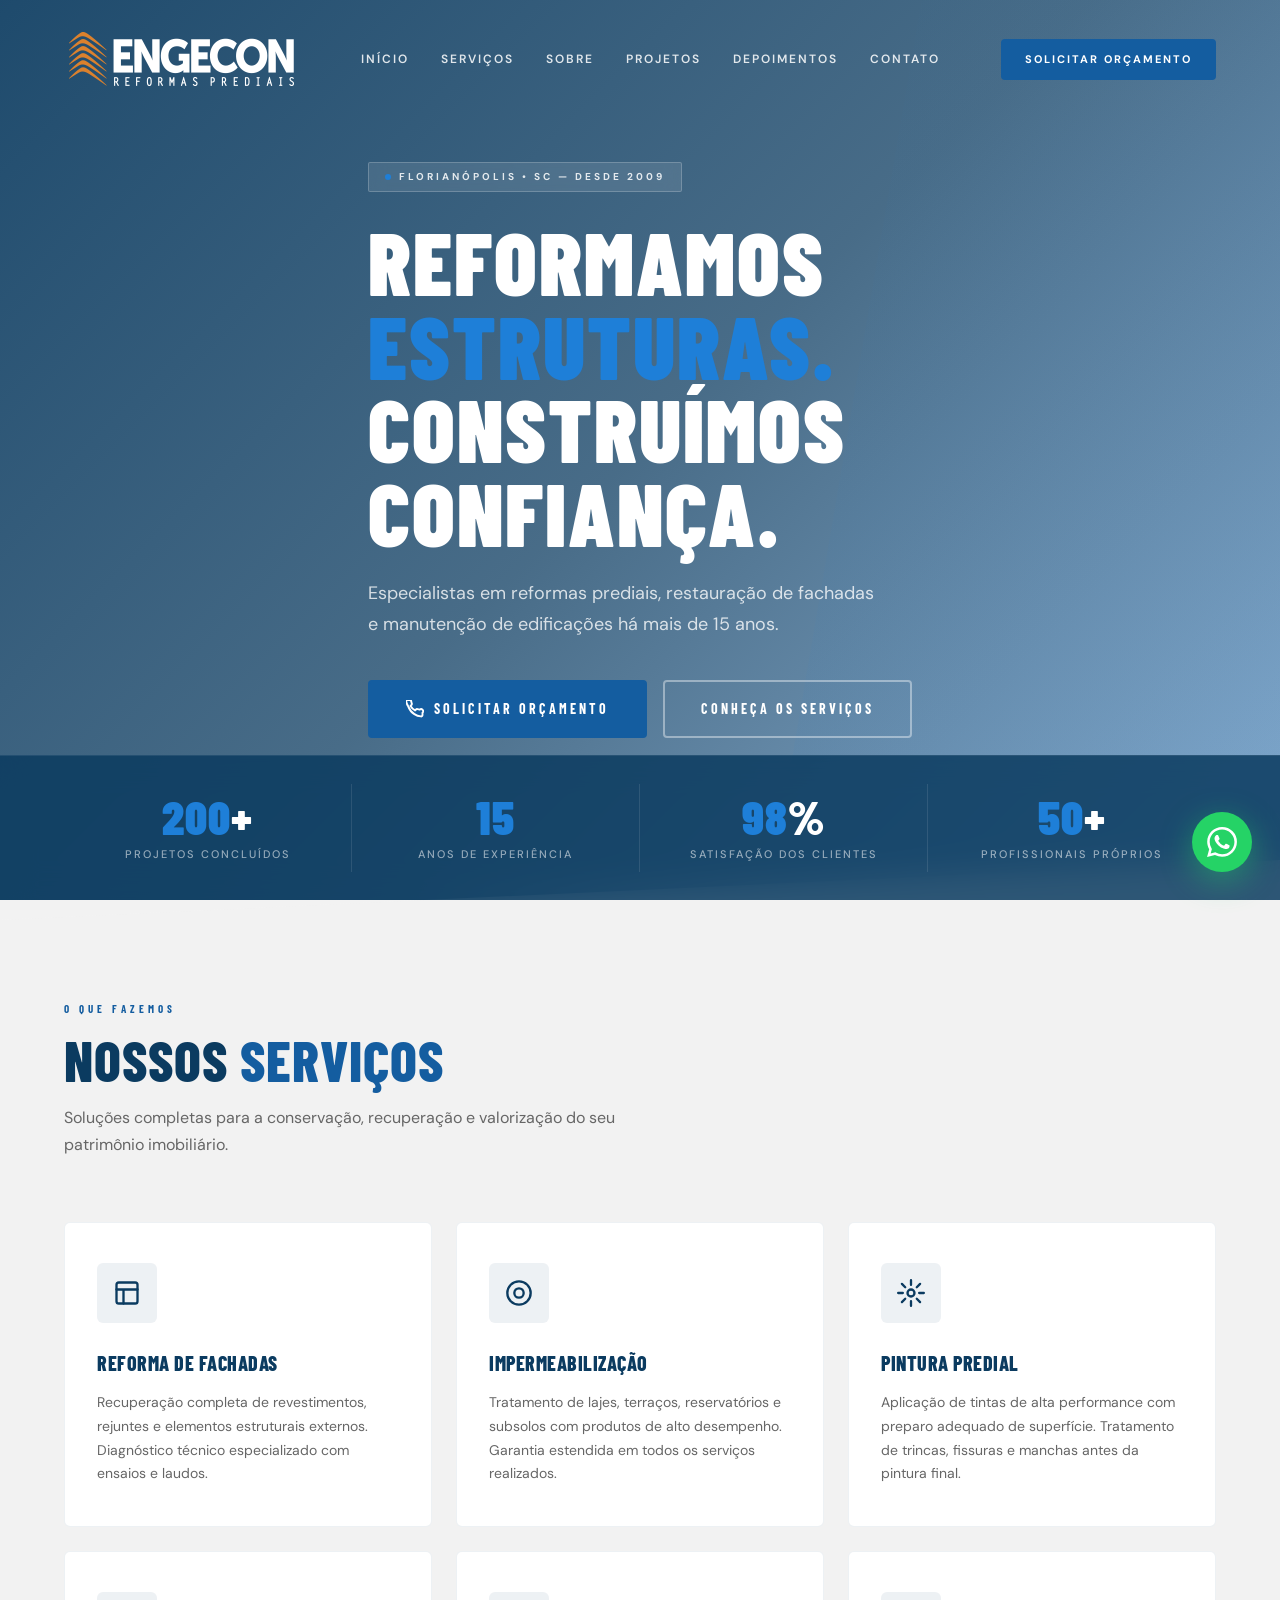
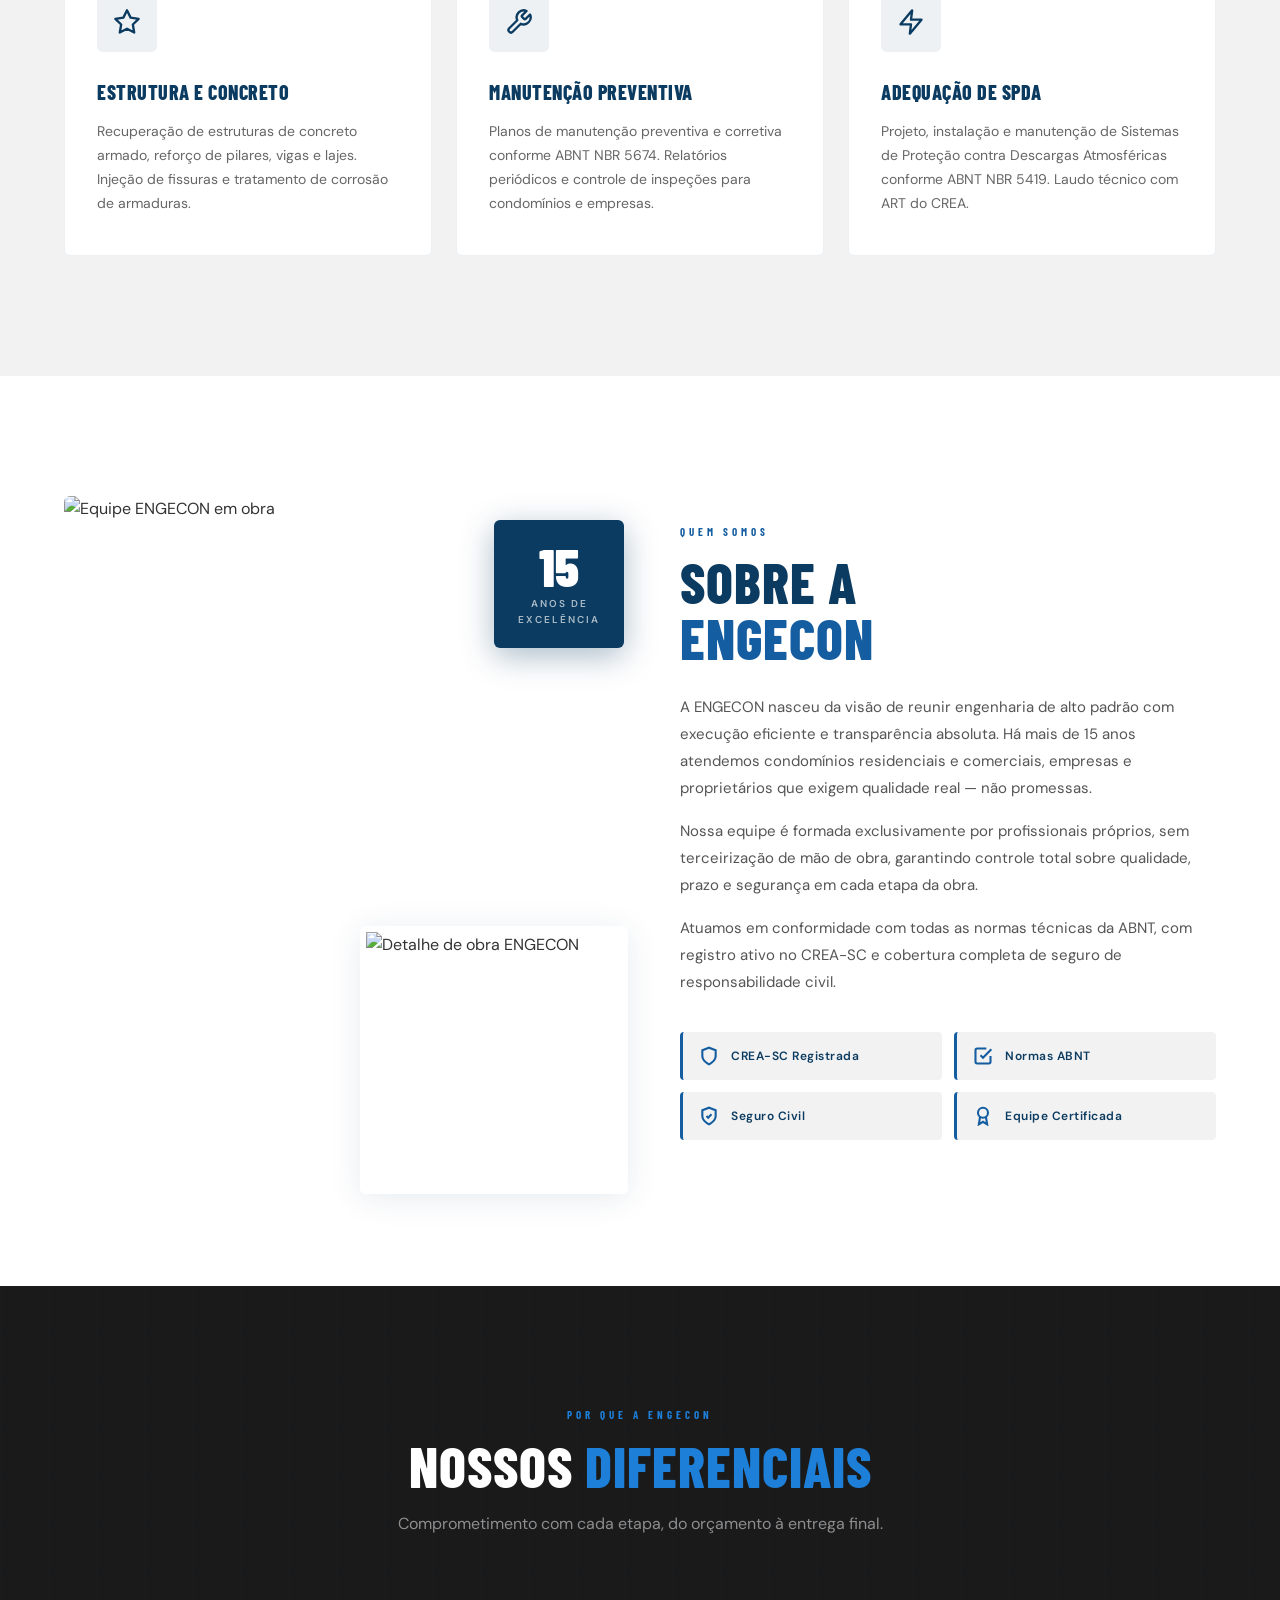
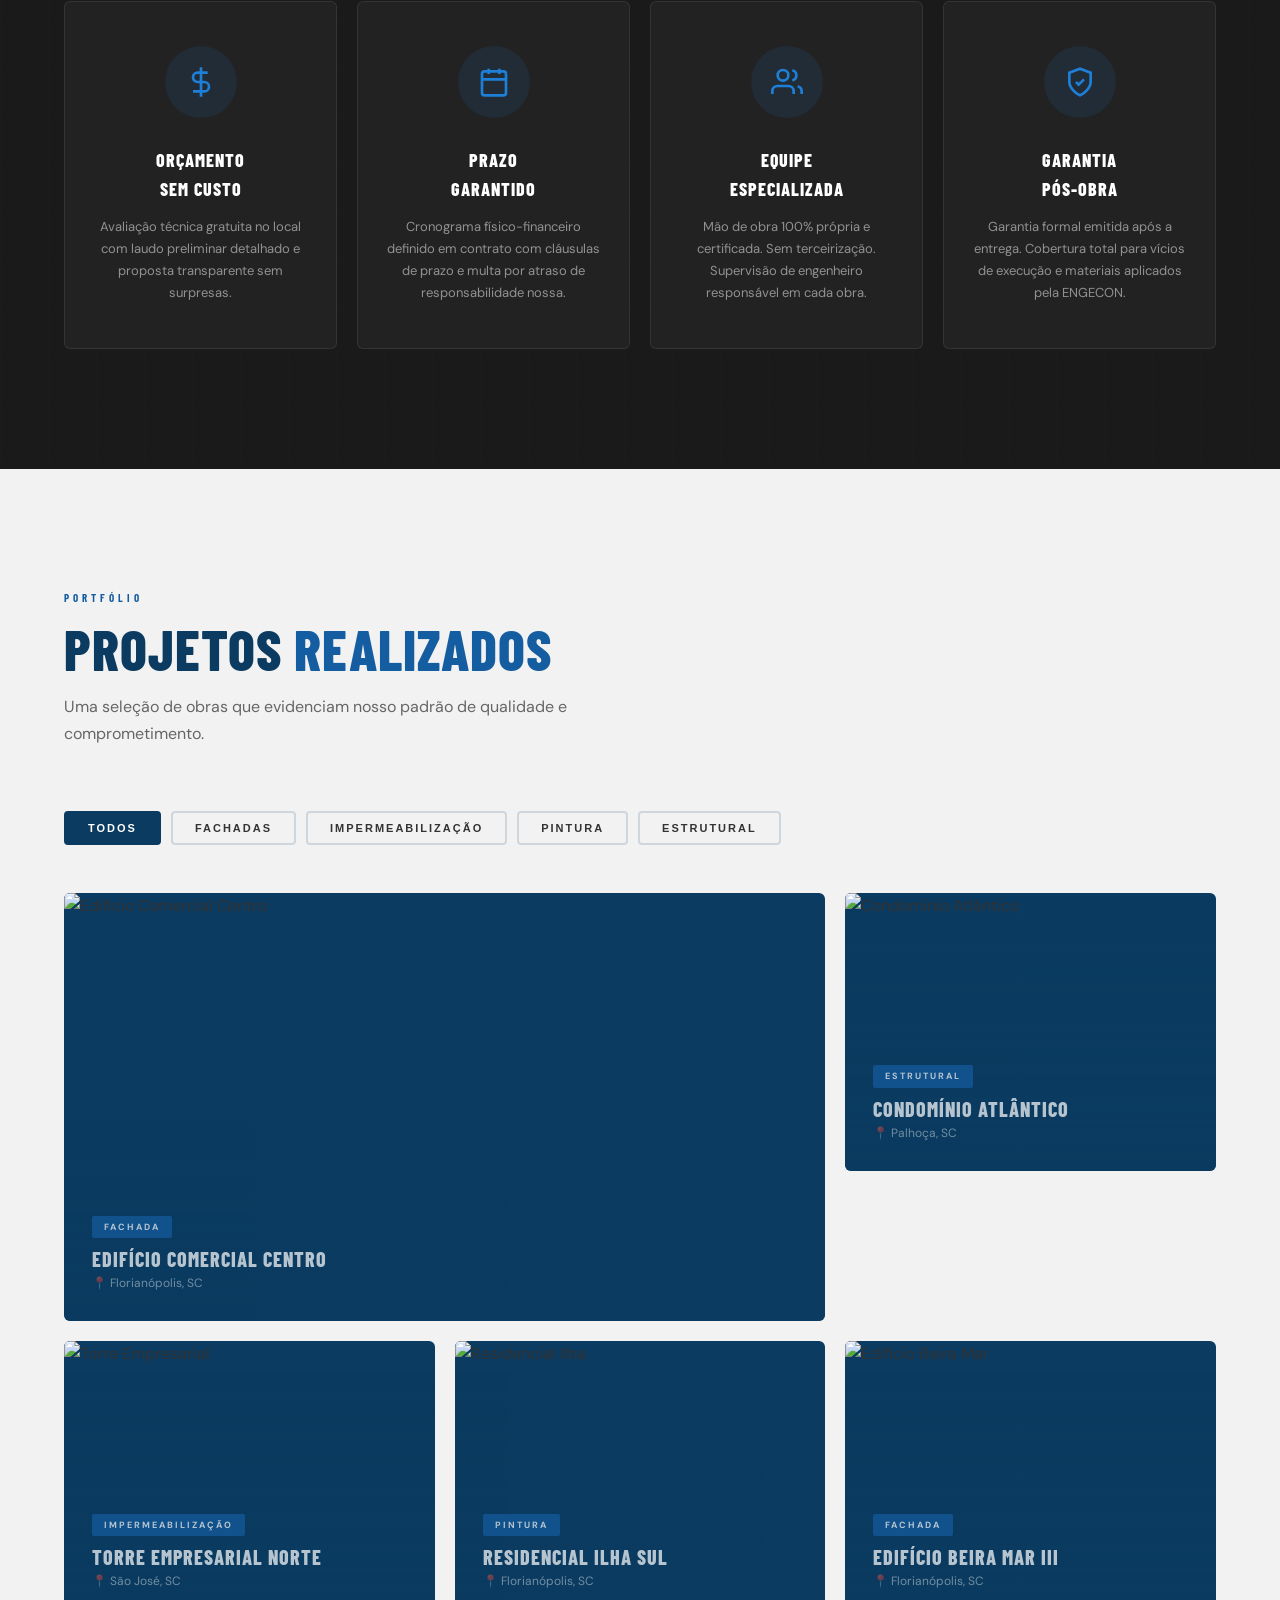
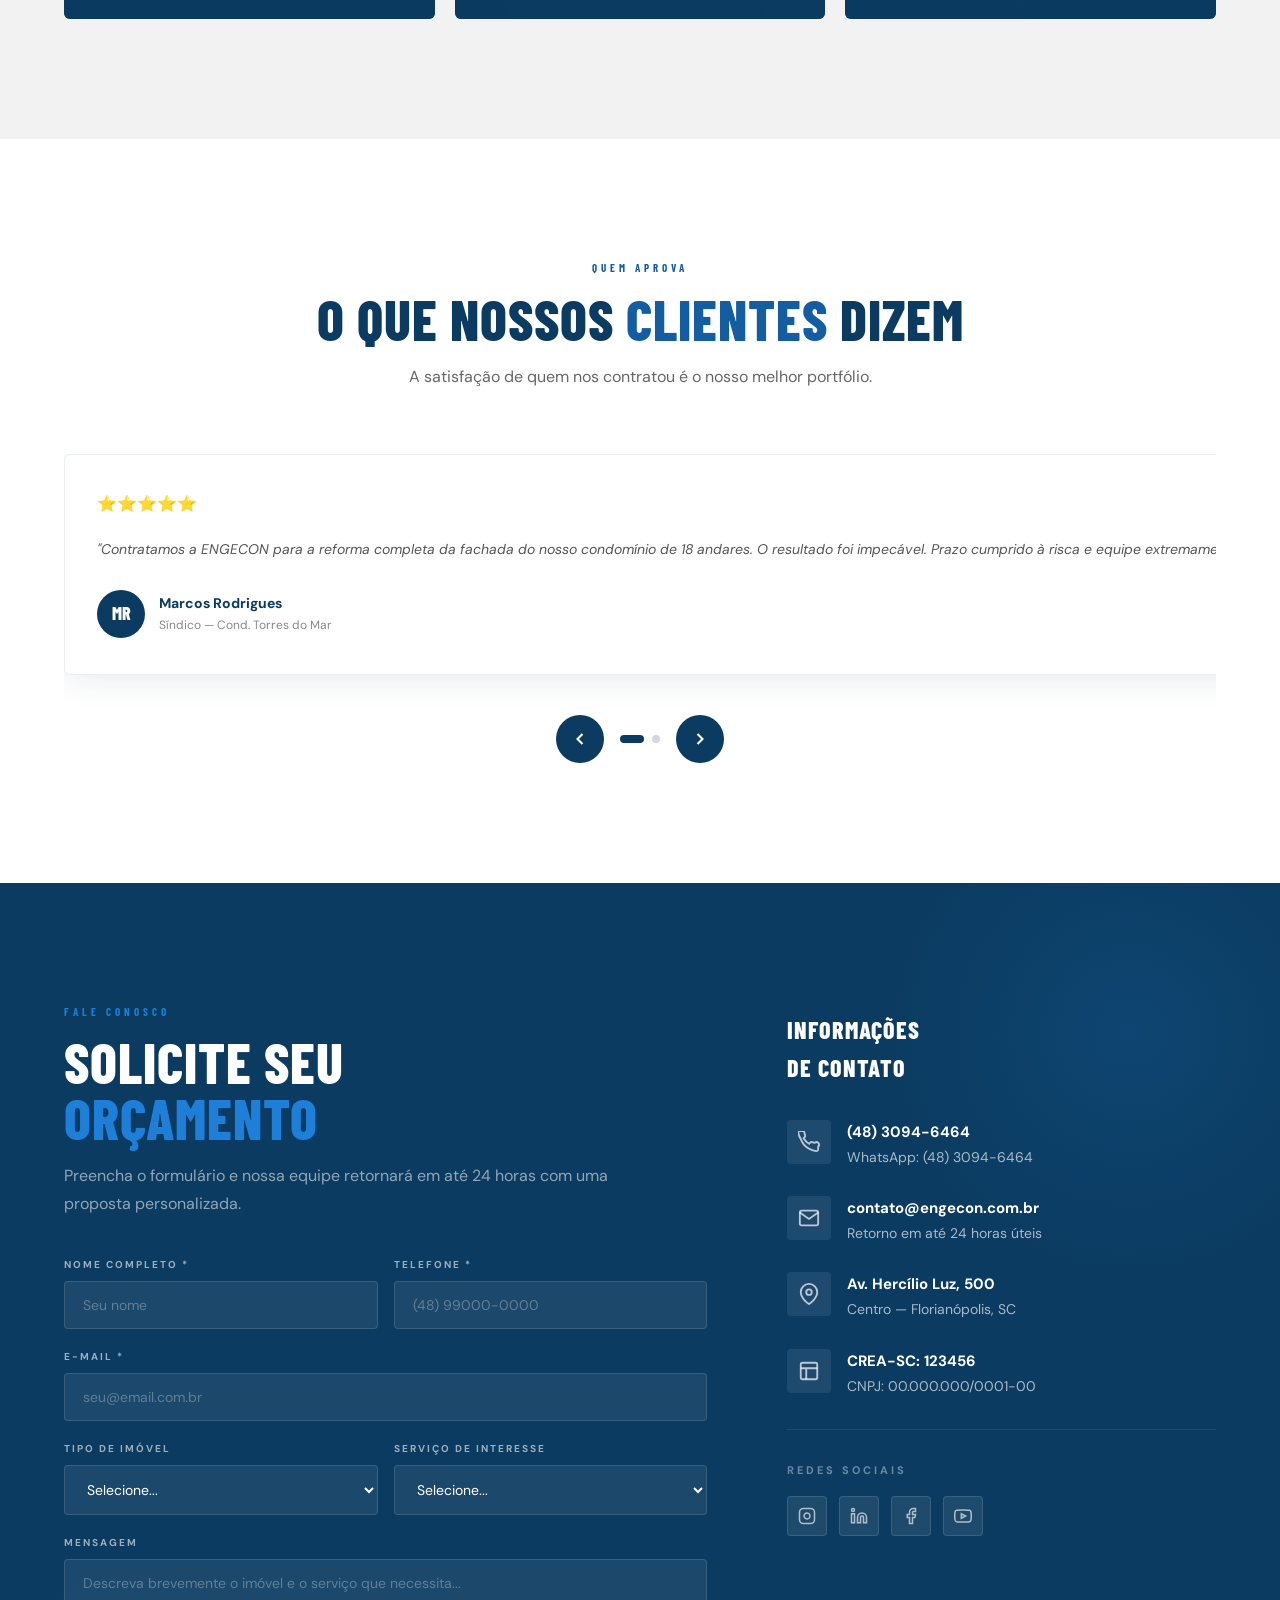
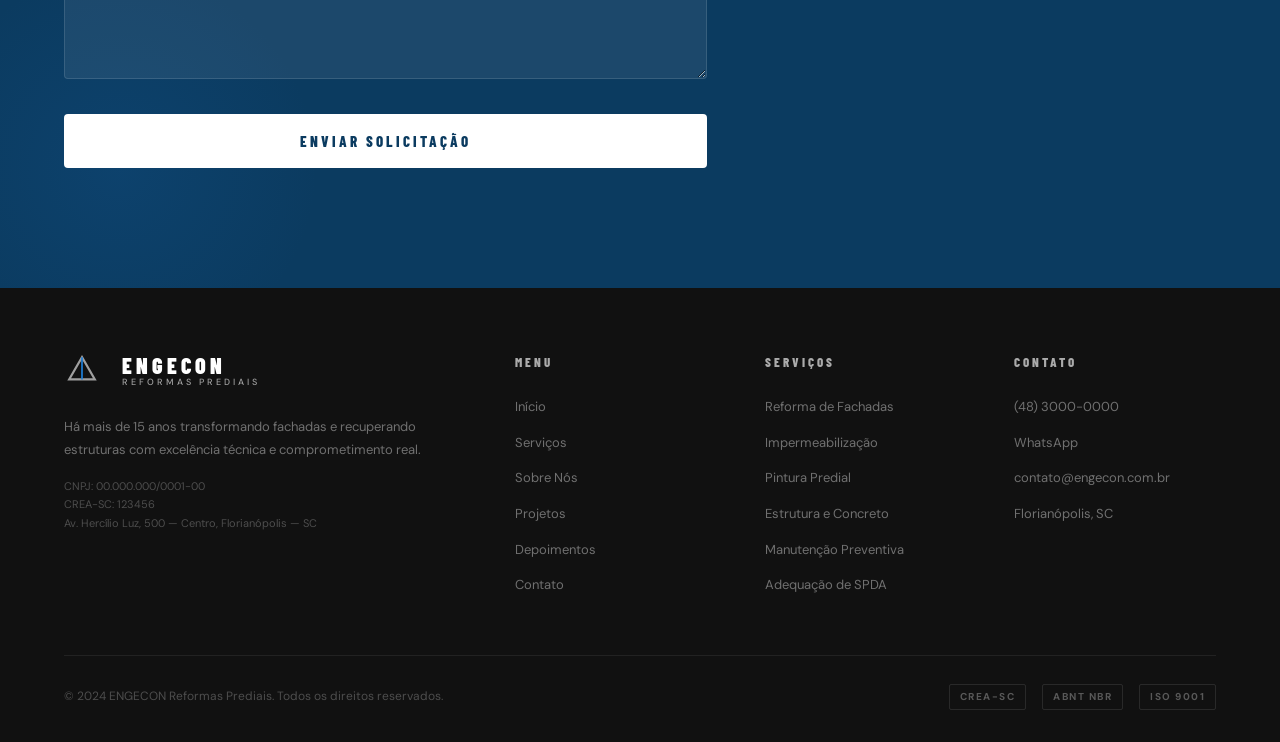
==== commit e0bcd50b: "atualizando numero whats" ====
--- a/index.html
+++ b/index.html
@@ -13,7 +13,7 @@
 <!-- ============================================================
      FLOATING WHATSAPP
      ============================================================ -->
-<a href="https://wa.me/5548990000000" target="_blank" class="whatsapp-float" aria-label="WhatsApp">
+<a href="https://wa.me/5548930946464" target="_blank" class="whatsapp-float" aria-label="WhatsApp">
   <svg width="30" height="30" viewBox="0 0 24 24" fill="white">
     <path d="M17.472 14.382c-.297-.149-1.758-.867-2.03-.967-.273-.099-.471-.148-.67.15-.197.297-.767.966-.94 1.164-.173.199-.347.223-.644.075-.297-.15-1.255-.463-2.39-1.475-.883-.788-1.48-1.761-1.653-2.059-.173-.297-.018-.458.13-.606.134-.133.298-.347.446-.52.149-.174.198-.298.298-.497.099-.198.05-.371-.025-.52-.075-.149-.669-1.612-.916-2.207-.242-.579-.487-.5-.669-.51-.173-.008-.371-.01-.57-.01-.198 0-.52.074-.792.372-.272.297-1.04 1.016-1.04 2.479 0 1.462 1.065 2.875 1.213 3.074.149.198 2.096 3.2 5.077 4.487.709.306 1.262.489 1.694.625.712.227 1.36.195 1.871.118.571-.085 1.758-.719 2.006-1.413.248-.694.248-1.289.173-1.413-.074-.124-.272-.198-.57-.347m-5.421 7.403h-.004a9.87 9.87 0 01-5.031-1.378l-.361-.214-3.741.982.998-3.648-.235-.374a9.86 9.86 0 01-1.51-5.26c.001-5.45 4.436-9.884 9.888-9.884 2.64 0 5.122 1.03 6.988 2.898a9.825 9.825 0 012.893 6.994c-.003 5.45-4.437 9.884-9.885 9.884m8.413-18.297A11.815 11.815 0 0012.05 0C5.495 0 .16 5.335.157 11.892c0 2.096.547 4.142 1.588 5.945L.057 24l6.305-1.654a11.882 11.882 0 005.683 1.448h.005c6.554 0 11.89-5.335 11.893-11.893a11.821 11.821 0 00-3.48-8.413z"/>
   </svg>
@@ -520,8 +520,8 @@
             <svg width="22" height="22" viewBox="0 0 24 24" fill="none" stroke="rgba(255,255,255,0.7)" stroke-width="2"><path d="M22 16.92v3a2 2 0 01-2.18 2 19.79 19.79 0 01-8.63-3.07A19.5 19.5 0 013.07 8.81a19.79 19.79 0 01-3.07-8.63A2 2 0 012 0h3a2 2 0 012 1.72c.127.96.361 1.903.7 2.81a2 2 0 01-.45 2.11L6.09 7.91a16 16 0 006 6l1.27-1.27a2 2 0 012.11-.45c.907.339 1.85.573 2.81.7A2 2 0 0122 16.92z"/></svg>
           </div>
           <div class="contact-data">
-            <strong>(48) 3000-0000</strong>
-            WhatsApp: (48) 99000-0000
+            <strong>(48) 3094-6464</strong>
+            WhatsApp: (48) 3094-6464
           </div>
         </div>
 
@@ -628,7 +628,7 @@
         <h4>Contato</h4>
         <ul>
           <li><a href="tel:4830000000">(48) 3000-0000</a></li>
-          <li><a href="https://wa.me/5548990000000">WhatsApp</a></li>
+          <li><a href="https://wa.me/554830946464">WhatsApp</a></li>
           <li><a href="mailto:contato@engecon.com.br">contato@engecon.com.br</a></li>
           <li><a href="#">Florianópolis, SC</a></li>
         </ul>
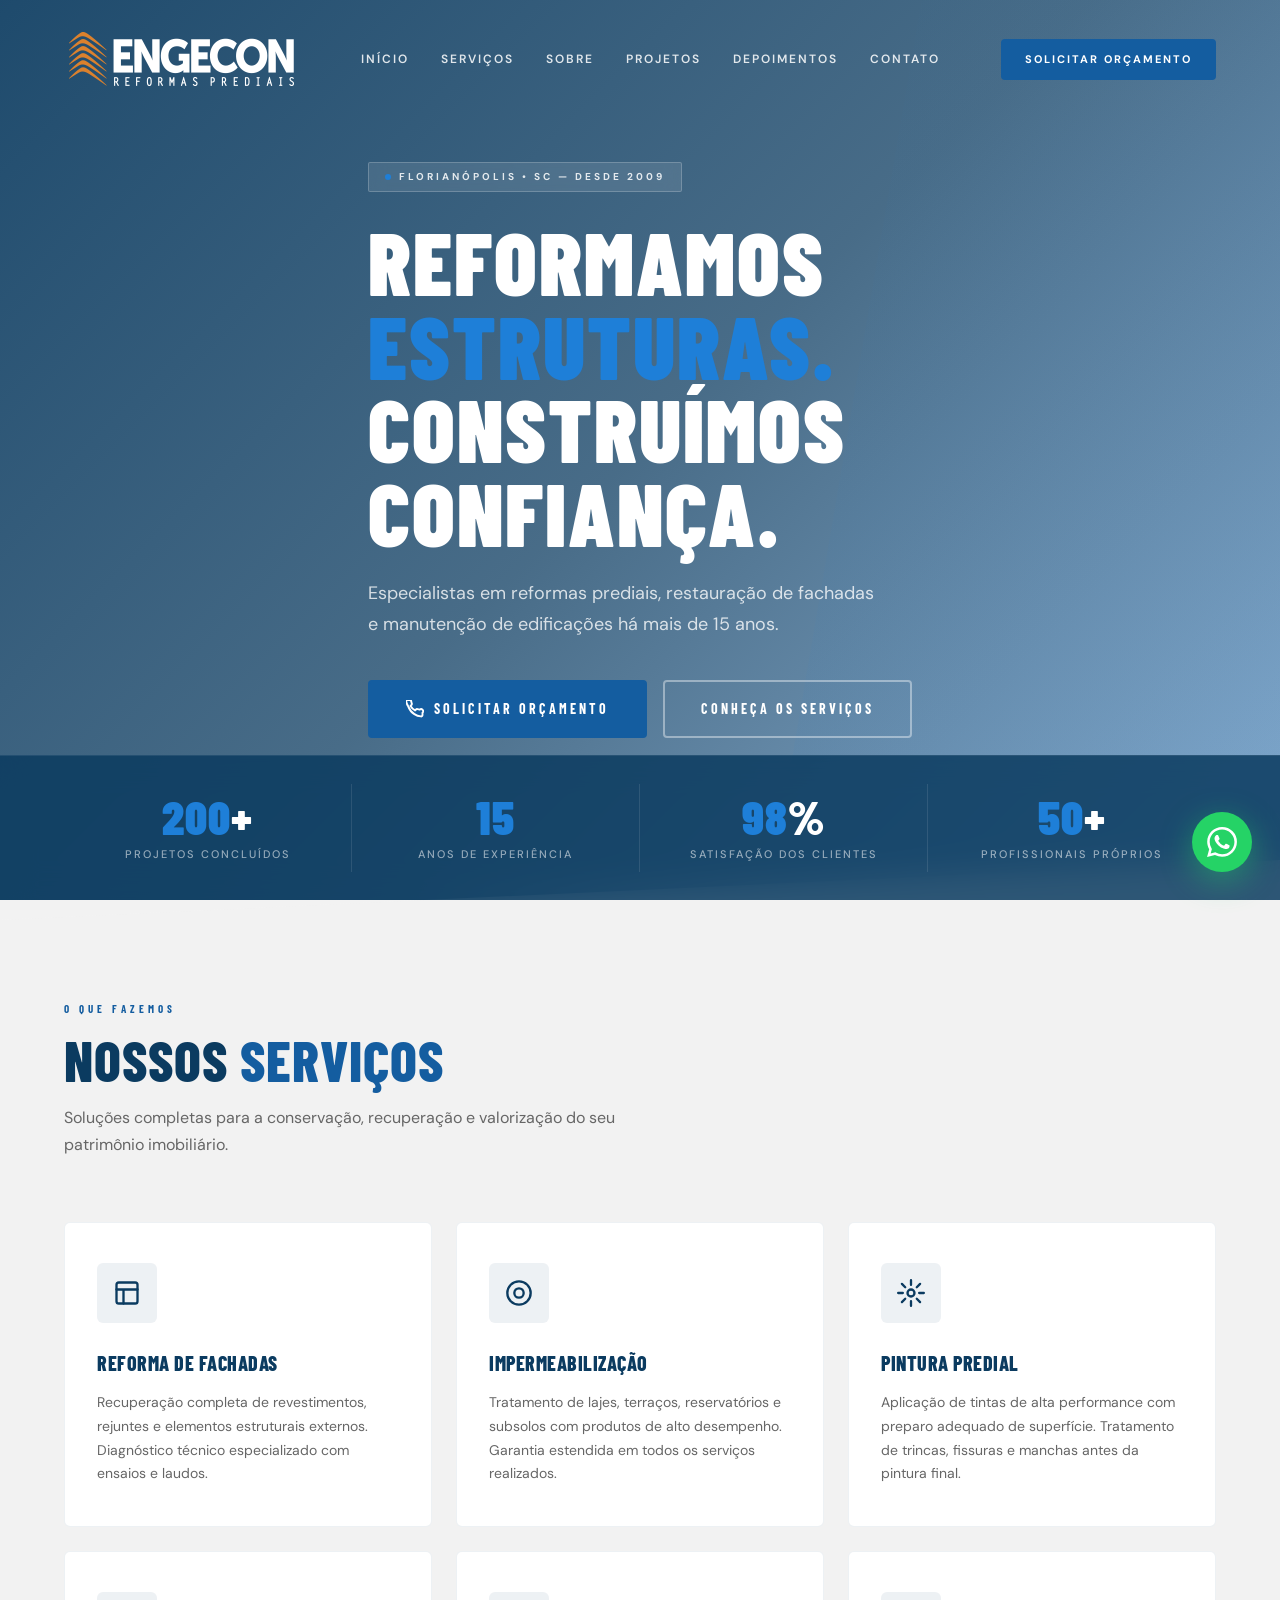
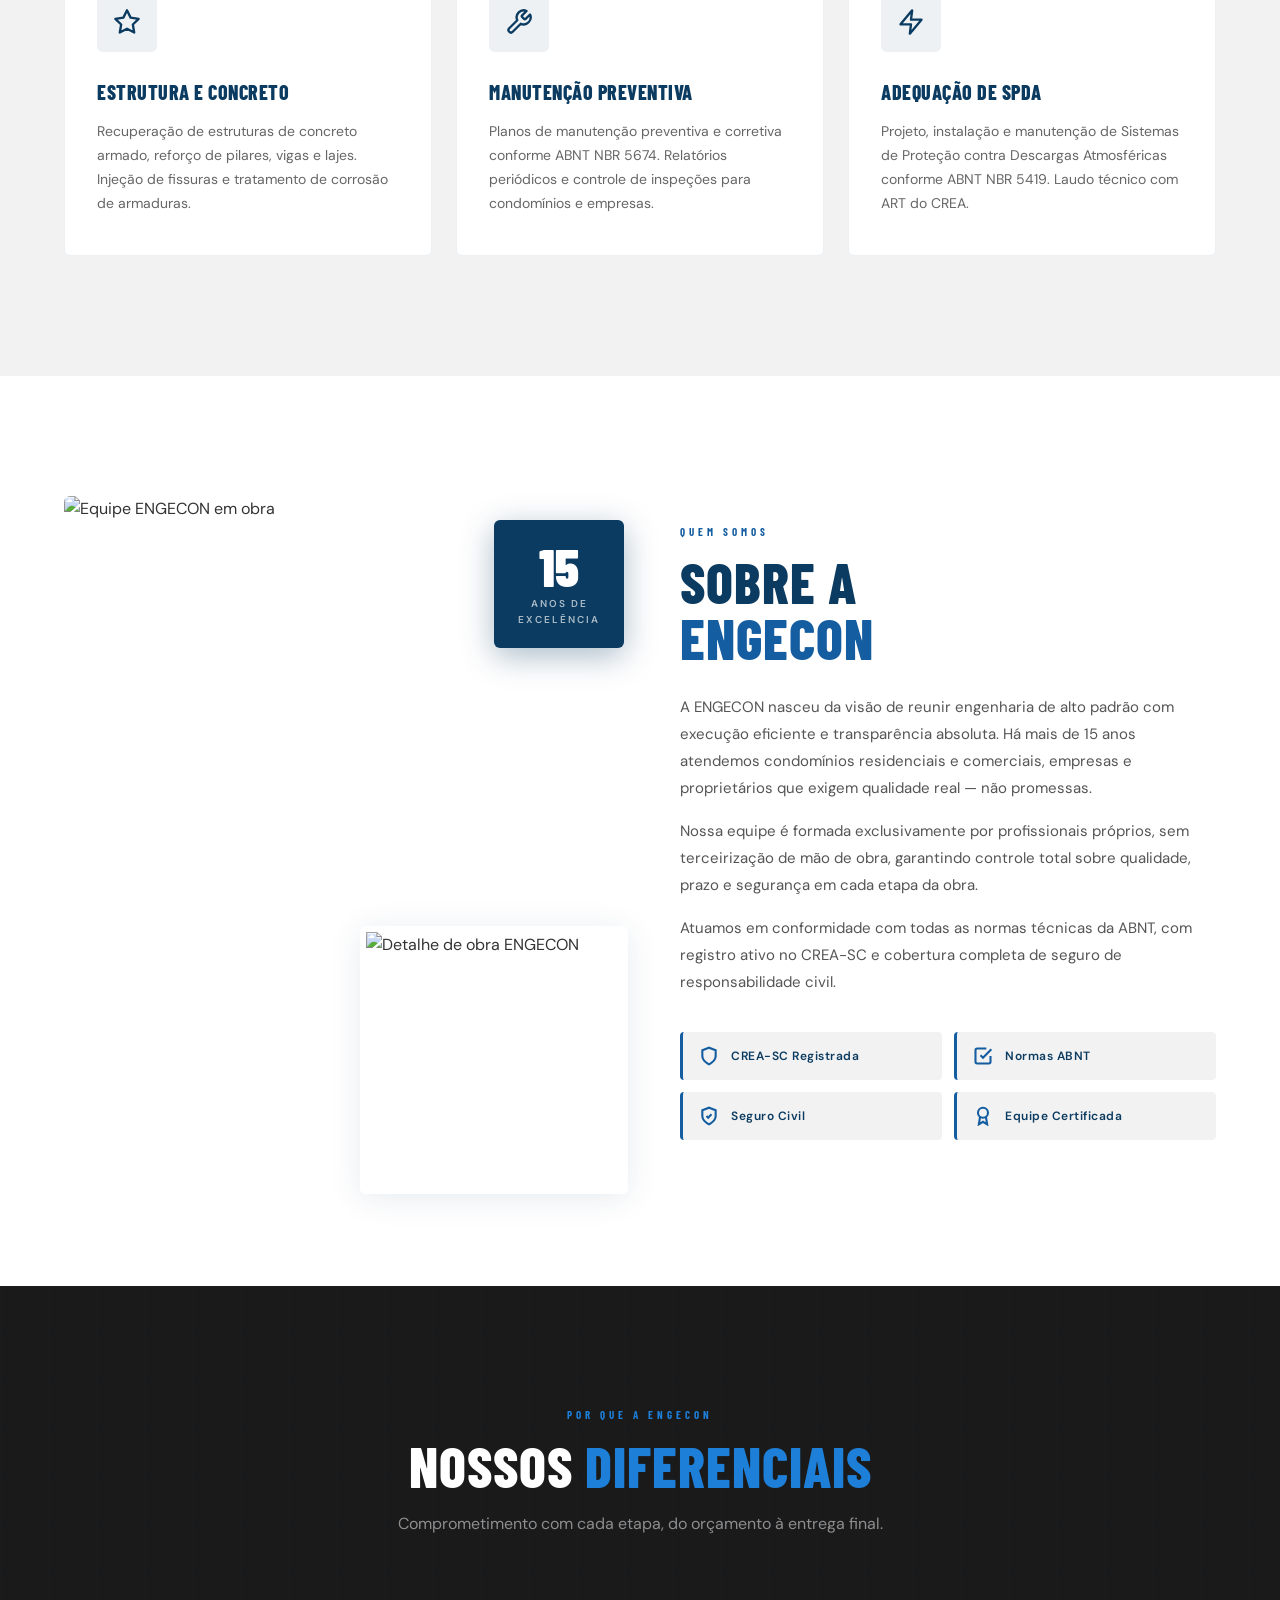
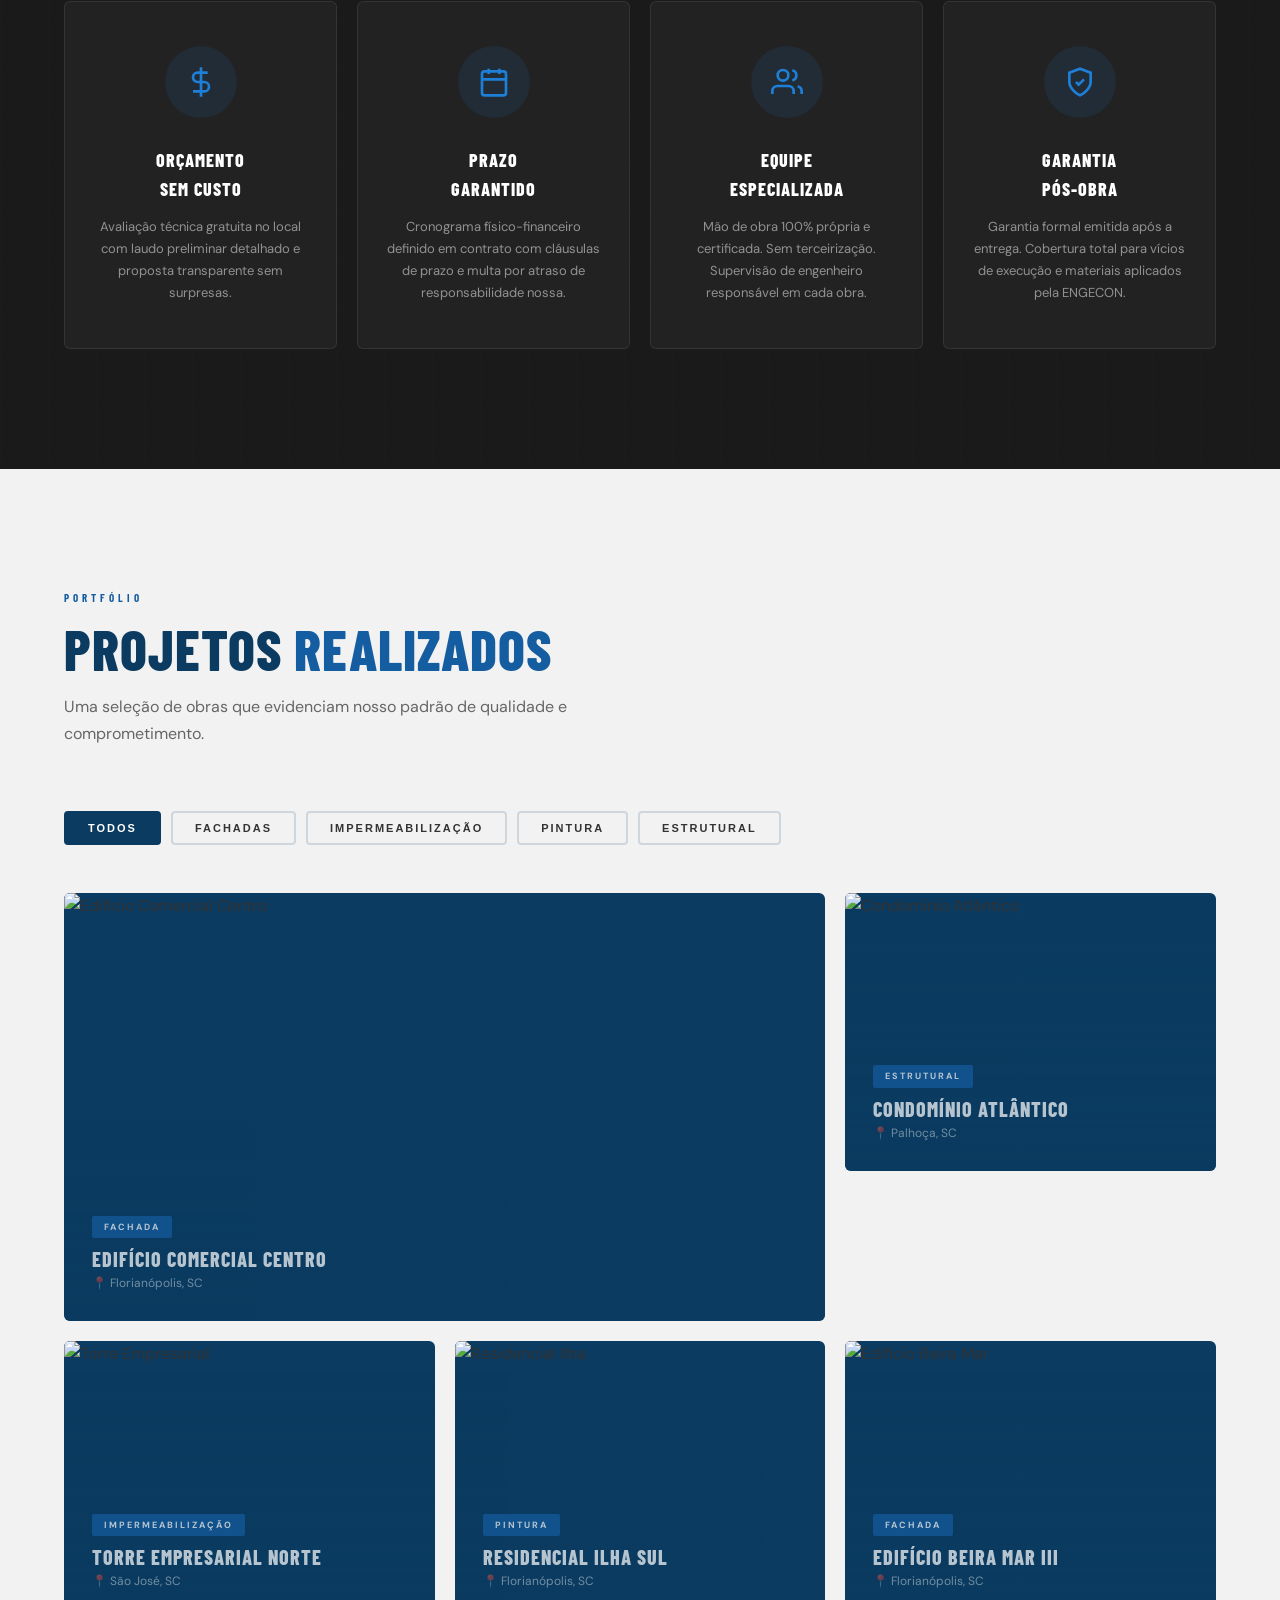
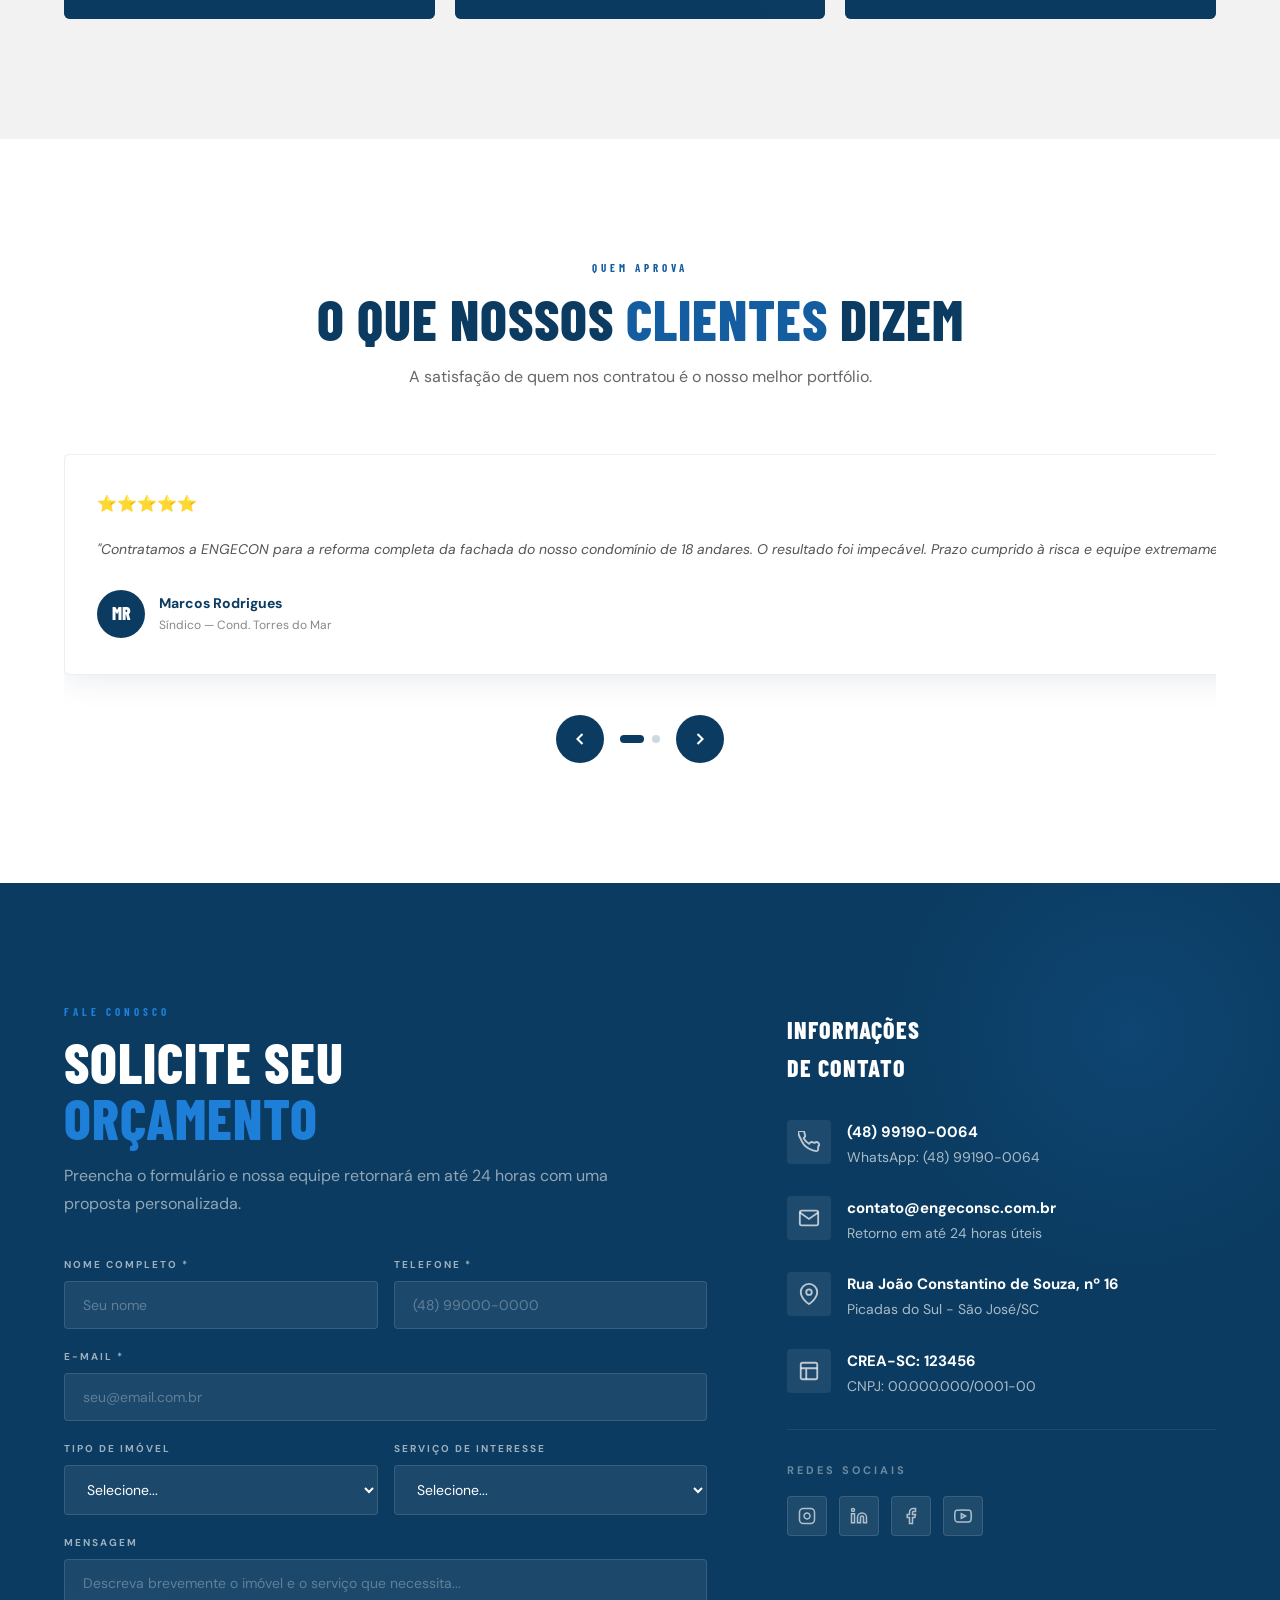
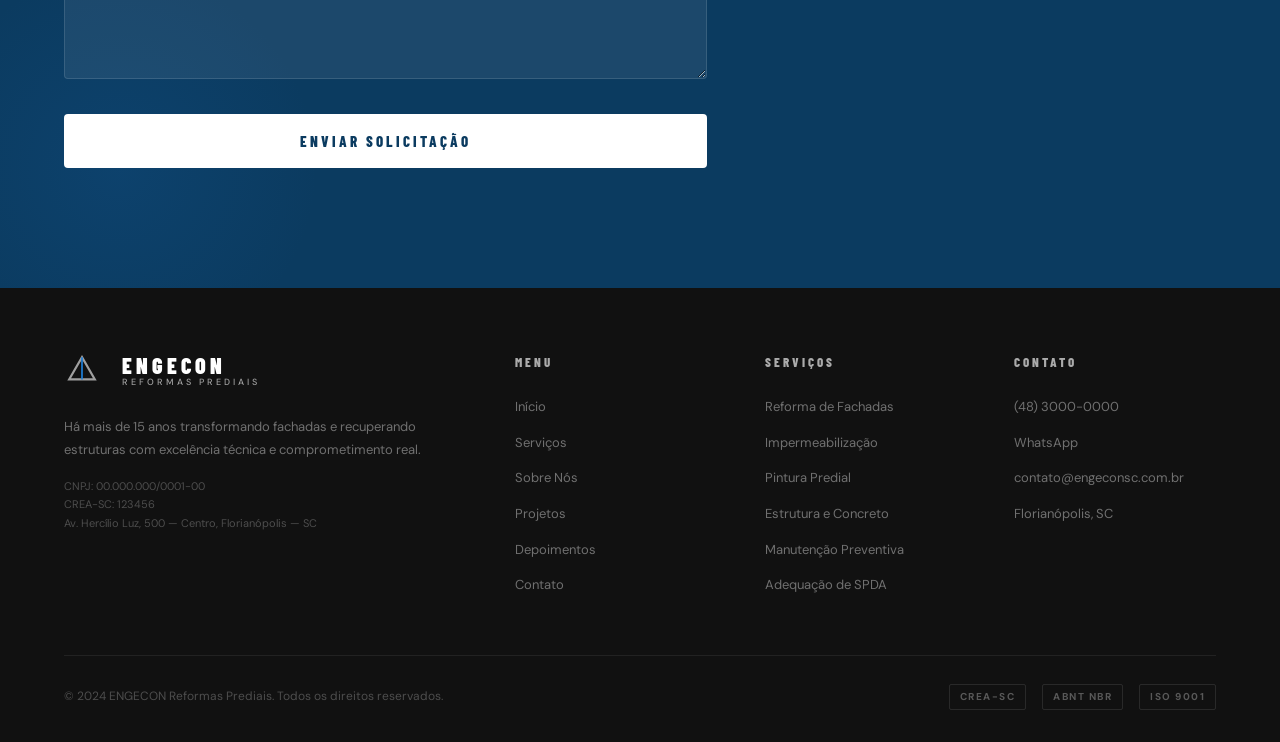
==== commit fd09a224: "atualizando" ====
--- a/index.html
+++ b/index.html
@@ -462,25 +462,29 @@
         <h2 class="section-title" style="color:var(--white);margin-bottom:8px;">SOLICITE SEU<br><span style="color:var(--blue-bright);">ORÇAMENTO</span></h2>
         <p class="section-sub" style="color:rgba(255,255,255,0.55);margin-bottom:40px;">Preencha o formulário e nossa equipe retornará em até 24 horas com uma proposta personalizada.</p>
 
-        <form id="orcamentoForm" novalidate>
+        <form id="orcamentoForm" action="https://formspree.io/f/xpqnqzry" method="POST">
+          
           <div class="form-row">
             <div class="form-group">
               <label class="form-label">Nome completo *</label>
-              <input type="text" class="form-control" id="nome" placeholder="Seu nome" required>
-            </div>
+              <input type="text" class="form-control" id="nome" name="nome" placeholder="Seu nome" required>
+            </div>
+
             <div class="form-group">
               <label class="form-label">Telefone *</label>
-              <input type="tel" class="form-control" id="tel" placeholder="(48) 99000-0000" required>
-            </div>
-          </div>
+              <input type="tel" class="form-control" id="tel" name="telefone" placeholder="(48) 99000-0000" required>
+            </div>
+          </div>
+
           <div class="form-group">
             <label class="form-label">E-mail *</label>
-            <input type="email" class="form-control" id="email" placeholder="seu@email.com.br" required>
-          </div>
+            <input type="email" class="form-control" id="email" name="email" placeholder="seu@email.com.br" required>
+          </div>
+
           <div class="form-row">
             <div class="form-group">
               <label class="form-label">Tipo de imóvel</label>
-              <select class="form-control" id="imovel">
+              <select class="form-control" id="imovel" name="imovel">
                 <option value="">Selecione...</option>
                 <option>Condomínio Residencial</option>
                 <option>Condomínio Comercial</option>
@@ -489,9 +493,10 @@
                 <option>Imóvel Residencial</option>
               </select>
             </div>
+
             <div class="form-group">
               <label class="form-label">Serviço de interesse</label>
-              <select class="form-control" id="servico">
+              <select class="form-control" id="servico" name="servico">
                 <option value="">Selecione...</option>
                 <option>Reforma de Fachada</option>
                 <option>Impermeabilização</option>
@@ -503,11 +508,14 @@
               </select>
             </div>
           </div>
+
           <div class="form-group">
             <label class="form-label">Mensagem</label>
-            <textarea class="form-control" id="mensagem" placeholder="Descreva brevemente o imóvel e o serviço que necessita..."></textarea>
-          </div>
+            <textarea class="form-control" id="mensagem" name="mensagem" placeholder="Descreva brevemente o imóvel e o serviço que necessita..."></textarea>
+          </div>
+
           <button type="submit" class="btn-submit">Enviar Solicitação</button>
+
           <div class="form-msg" id="formMsg"></div>
         </form>
       </div>
@@ -520,8 +528,8 @@
             <svg width="22" height="22" viewBox="0 0 24 24" fill="none" stroke="rgba(255,255,255,0.7)" stroke-width="2"><path d="M22 16.92v3a2 2 0 01-2.18 2 19.79 19.79 0 01-8.63-3.07A19.5 19.5 0 013.07 8.81a19.79 19.79 0 01-3.07-8.63A2 2 0 012 0h3a2 2 0 012 1.72c.127.96.361 1.903.7 2.81a2 2 0 01-.45 2.11L6.09 7.91a16 16 0 006 6l1.27-1.27a2 2 0 012.11-.45c.907.339 1.85.573 2.81.7A2 2 0 0122 16.92z"/></svg>
           </div>
           <div class="contact-data">
-            <strong>(48) 3094-6464</strong>
-            WhatsApp: (48) 3094-6464
+            <strong>(48) 99190-0064</strong>
+            WhatsApp: (48) 99190-0064
           </div>
         </div>
 
@@ -530,7 +538,7 @@
             <svg width="22" height="22" viewBox="0 0 24 24" fill="none" stroke="rgba(255,255,255,0.7)" stroke-width="2"><path d="M4 4h16c1.1 0 2 .9 2 2v12c0 1.1-.9 2-2 2H4c-1.1 0-2-.9-2-2V6c0-1.1.9-2 2-2z"/><polyline points="22,6 12,13 2,6"/></svg>
           </div>
           <div class="contact-data">
-            <strong>contato@engecon.com.br</strong>
+            <strong>contato@engeconsc.com.br</strong>
             Retorno em até 24 horas úteis
           </div>
         </div>
@@ -540,8 +548,8 @@
             <svg width="22" height="22" viewBox="0 0 24 24" fill="none" stroke="rgba(255,255,255,0.7)" stroke-width="2"><path d="M21 10c0 7-9 13-9 13s-9-6-9-13a9 9 0 0118 0z"/><circle cx="12" cy="10" r="3"/></svg>
           </div>
           <div class="contact-data">
-            <strong>Av. Hercílio Luz, 500</strong>
-            Centro — Florianópolis, SC
+            <strong>Rua João Constantino de Souza, nº 16</strong>
+            Picadas do Sul - São José/SC
           </div>
         </div>
 
@@ -560,16 +568,16 @@
         <div>
           <p style="font-size:11px;font-weight:700;letter-spacing:3px;text-transform:uppercase;color:rgba(255,255,255,0.4);margin-bottom:16px;">Redes Sociais</p>
           <div class="social-links">
-            <a href="#" class="social-link" aria-label="Instagram">
+            <a href="https://www.instagram.com/engeconreformasprediais" class="social-link" aria-label="Instagram" target="_blank">
               <svg width="18" height="18" viewBox="0 0 24 24" fill="none" stroke="currentColor" stroke-width="2"><rect x="2" y="2" width="20" height="20" rx="5" ry="5"/><path d="M16 11.37A4 4 0 1112.63 8 4 4 0 0116 11.37z"/><line x1="17.5" y1="6.5" x2="17.51" y2="6.5"/></svg>
             </a>
-            <a href="#" class="social-link" aria-label="LinkedIn">
+            <a href="#" class="social-link" aria-label="LinkedIn" onclick="return false;" target="_blank">
               <svg width="18" height="18" viewBox="0 0 24 24" fill="none" stroke="currentColor" stroke-width="2"><path d="M16 8a6 6 0 016 6v7h-4v-7a2 2 0 00-2-2 2 2 0 00-2 2v7h-4v-7a6 6 0 016-6z"/><rect x="2" y="9" width="4" height="12"/><circle cx="4" cy="4" r="2"/></svg>
             </a>
-            <a href="#" class="social-link" aria-label="Facebook">
+            <a href="#" class="social-link" aria-label="Facebook" onclick="return false;" target="_blank">
               <svg width="18" height="18" viewBox="0 0 24 24" fill="none" stroke="currentColor" stroke-width="2"><path d="M18 2h-3a5 5 0 00-5 5v3H7v4h3v8h4v-8h3l1-4h-4V7a1 1 0 011-1h3z"/></svg>
             </a>
-            <a href="#" class="social-link" aria-label="YouTube">
+            <a href="#" class="social-link" aria-label="YouTube" onclick="return false;" target="_blank">
               <svg width="18" height="18" viewBox="0 0 24 24" fill="none" stroke="currentColor" stroke-width="2"><path d="M22.54 6.42a2.78 2.78 0 00-1.95-1.96C18.88 4 12 4 12 4s-6.88 0-8.59.46a2.78 2.78 0 00-1.95 1.96A29 29 0 001 12a29 29 0 00.46 5.58A2.78 2.78 0 003.41 19.6C5.12 20 12 20 12 20s6.88 0 8.59-.46a2.78 2.78 0 001.95-1.95A29 29 0 0023 12a29 29 0 00-.46-5.58z"/><polygon points="9.75 15.02 15.5 12 9.75 8.98 9.75 15.02"/></svg>
             </a>
           </div>
@@ -627,9 +635,9 @@
       <div class="footer-col">
         <h4>Contato</h4>
         <ul>
-          <li><a href="tel:4830000000">(48) 3000-0000</a></li>
-          <li><a href="https://wa.me/554830946464">WhatsApp</a></li>
-          <li><a href="mailto:contato@engecon.com.br">contato@engecon.com.br</a></li>
+          <li><a href="tel:4830946464">(48) 3000-0000</a></li>
+          <li><a href="https://wa.me/48991900064" target="_blank">WhatsApp</a></li>
+          <li><a href="mailto:contato@engeconsc.com.br">contato@engeconsc.com.br</a></li>
           <li><a href="#">Florianópolis, SC</a></li>
         </ul>
       </div>
@@ -649,6 +657,48 @@
 <!-- ============================================================
      JAVASCRIPT
      ============================================================ -->
+<script>
+document.addEventListener('DOMContentLoaded', () => {
+  const header = document.getElementById('header');
+  const heroBg = document.getElementById('heroBg');
+  const mobileNav = document.getElementById('mobileNav');
+  const hamburger = document.getElementById('hamburger');
+
+  /* ---------- HEADER SCROLL ---------- */
+  window.addEventListener('scroll', () => {
+    header?.classList.toggle('scrolled', window.scrollY > 60);
+  }, { passive: true });
+
+  /* ---------- HERO PARALLAX ---------- */
+  setTimeout(() => heroBg?.classList.add('loaded'), 100);
+
+  window.addEventListener('scroll', () => {
+    if (window.scrollY < window.innerHeight && heroBg) {
+      heroBg.style.transform =
+        `scale(1) translateY(${window.scrollY * 0.25}px)`;
+    }
+  }, { passive: true });
+
+  /* ---------- MOBILE NAV ---------- */
+  window.toggleMobileNav = function () {
+    if (!mobileNav || !hamburger) return;
+
+    mobileNav.classList.toggle('open');
+    hamburger.classList.toggle('open');
+    document.body.style.overflow =
+      mobileNav.classList.contains('open') ? 'hidden' : '';
+  };
+
+  window.closeMobileNav = function () {
+    if (!mobileNav || !hamburger) return;
+
+    mobileNav.classList.remove('open');
+    hamburger.classList.remove('open');
+    document.body.style.overflow = '';
+  };
+});
+</script>
+
 <script src="src/script.js"></script>
 </body>
 </html>
